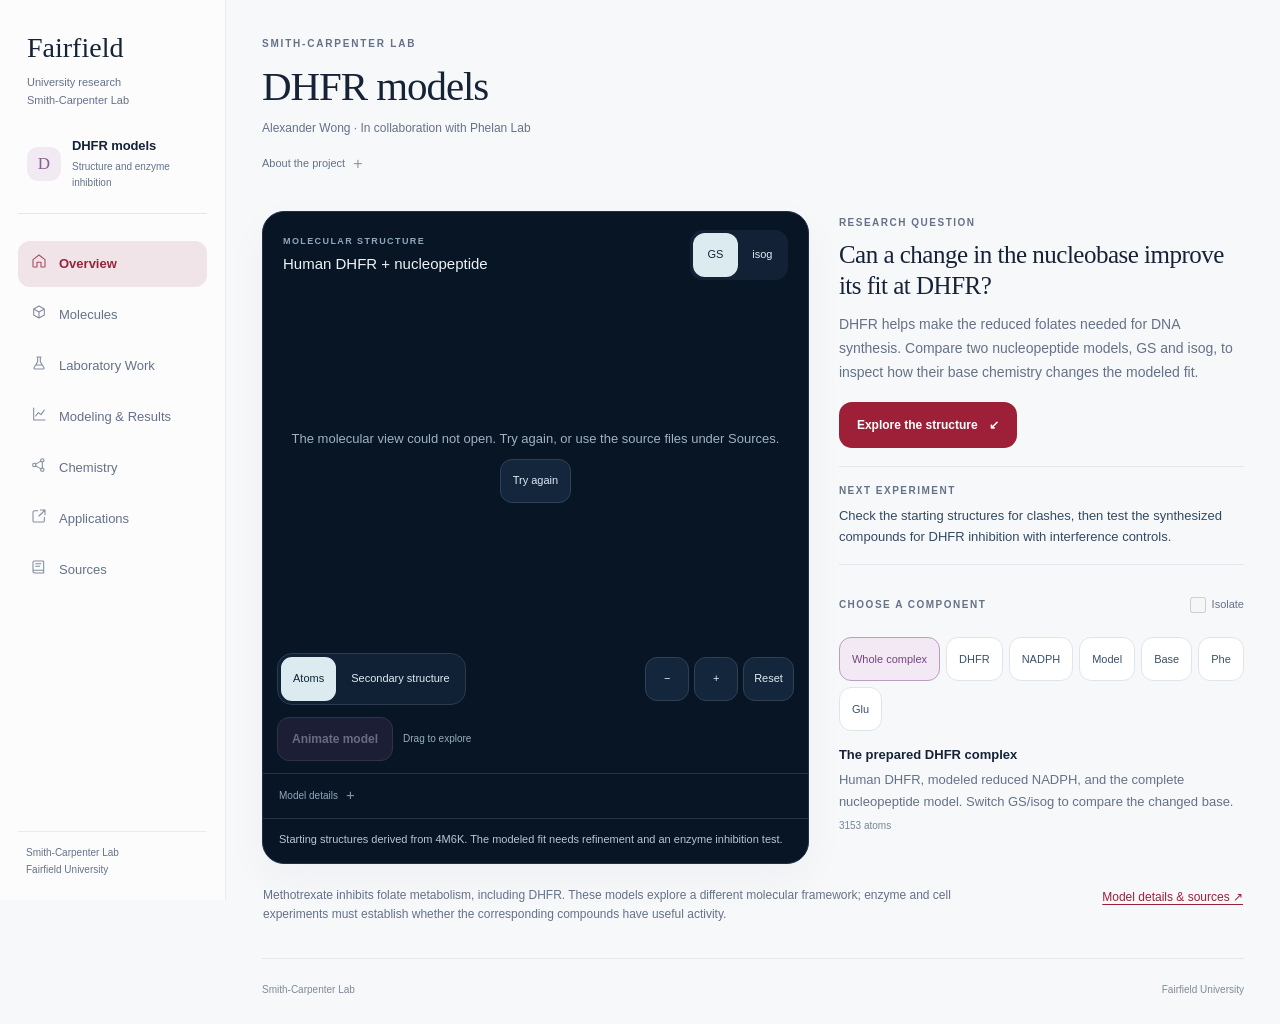
==== index.html @ 4a331ce4 "Refine independent DHFR model page for iPhone Use model terminology, own-project navigation and mapp" ====
<!doctype html>
<html lang="en">
<head>
  <meta charset="utf-8"><meta name="viewport" content="width=device-width,initial-scale=1,viewport-fit=cover">
  <meta name="color-scheme" content="light"><title>Fairfield | DHFR models</title>
  <link rel="stylesheet" href="style.css?v=20261024-ios-v2"><link rel="stylesheet" href="engine-styles.css?v=20261024-ios-v2">
  <script defer src="site-config.js?v=20261024-ios-v2"></script>
  <script defer src="assets/ngl.js?v=20261024-ios-v2"></script><script defer src="content.js?v=20261024-ios-v2"></script>
  <script defer src="application-data.js?v=20261024-ios-v2"></script><script defer src="application-ui.js?v=20261024-ios-v2"></script>
  <script defer src="figures-data.js?v=20261024-ios-v2"></script>
  <script defer src="molecule-engine.js?v=20261024-ios-v2"></script><script defer src="app.js?v=20261024-ios-v2"></script>
</head>
<body>
  <a class="skip" href="#main">Skip to research</a>
  <header class="mobile-header"><a class="mobile-brand" href="#dhfr/overview"><span class="wordmark">Fairfield</span><span class="mobile-project">DHFR models</span></a><button id="menu-toggle" aria-expanded="false" aria-controls="sidebar">Menu <span aria-hidden="true">☰</span></button></header>
  <aside id="sidebar" class="sidebar" aria-label="Research navigation">
    <a class="brand" href="#dhfr/overview"><span class="wordmark">Fairfield</span><span class="brand-sub">University research<br>Smith-Carpenter Lab</span></a>
    <div class="project-identity" aria-label="Current project"><span class="project-icon" aria-hidden="true">D</span><div><strong>DHFR models</strong><small>Structure and enzyme inhibition</small></div></div>
    <nav id="section-nav" aria-label="Project sections"></nav>
    <div class="sidebar-foot">Smith-Carpenter Lab<br>Fairfield University</div>
  </aside>
  <main id="main" tabindex="-1">
    <header class="project-heading"><div class="eyebrow" id="project-label"></div><h1 id="project-title"></h1><p class="credit" id="project-credit"></p><details id="project-about" class="project-about"><summary>About the project</summary><p id="full-project-title"></p></details></header>
    <div id="overview">
      <div class="overview-grid">
        <section class="molecule-card" aria-labelledby="molecule-title">
          <div class="molecule-top"><div><span class="eyebrow">Molecular structure</span><h2 id="molecule-title"></h2></div><div class="model-switch" id="model-switch" aria-label="Choose model"><button data-model="gs" aria-pressed="true">GS</button><button data-model="isog" aria-pressed="false">isog</button></div></div>
          <div class="viewer-wrap"><div id="molecular-viewport" tabindex="0" role="img" aria-label="Interactive molecular structure. Arrow keys rotate, plus and minus zoom, Home resets."></div><div id="load-state" class="load-state" role="status"><span id="load-message">Opening the source coordinates…</span><button id="retry-load" hidden>Try again</button></div></div>
          <div class="viewer-toolbar"><div class="representation" aria-label="Molecular representation"><button data-mode="atomic" aria-pressed="true">Atoms</button><button data-mode="secondary" aria-pressed="false">Secondary structure</button></div><div class="camera"><button id="zoom-out" aria-label="Zoom out">−</button><button id="zoom-in" aria-label="Zoom in">+</button><button id="reset-view">Reset</button></div></div>
          <div class="motion-toolbar"><button id="motion-toggle" type="button" aria-pressed="false">Animate model</button><span id="motion-status" role="status" aria-live="polite">Rotation ready</span></div>
          <details class="viewer-details"><summary>Model details</summary><div class="viewer-meta"><span id="structure-counts">Source model</span><span>Drag to rotate. Pinch or use the zoom buttons.</span></div></details>
          <p class="structure-caption" id="structure-caption"></p>
        </section>
        <div class="research-column">
          <section class="question-card"><span class="eyebrow" id="question-eyebrow">Research question</span><h2 id="question"></h2><p id="intro-copy"></p><button class="primary" id="explore">Explore the structure <span aria-hidden="true">↙</span></button></section>
          <section class="next-card"><span class="eyebrow">Next experiment</span><p id="next-copy"></p></section>
          <section class="component-card"><div class="component-head"><span class="eyebrow">Choose a component</span><label class="isolate"><input type="checkbox" id="isolate"> Isolate</label></div><div id="component-buttons" class="component-buttons" aria-label="Highlight a component"></div><div id="component-caption" aria-live="polite"><h3 id="selection-title"></h3><p id="selection-copy"></p><small id="selection-count"></small></div></section>
        </div>
      </div>
      <div class="overview-bottom"><p id="relevance-copy"></p><a class="text-link" id="methods-link" href="#dhfr/modeling">Model details &amp; sources ↗</a></div>
    </div>
    <section id="section-content" hidden></section>
    <footer><span>Smith-Carpenter Lab</span><span>Fairfield University</span></footer>
  </main>
  <dialog id="figure-dialog"><button id="close-figure" aria-label="Close figure">Close ×</button><img id="figure-image" alt=""><p id="figure-caption"></p><a id="figure-source" target="_blank" rel="noopener">Open source ↗</a></dialog>
</body>
</html>
---- style.css ----
:root{--paper:#f6f8fa;--white:#fff;--ink:#142337;--muted:#596d84;--line:#dbe2e9;--red:#9d2038;--red-pale:#f4e9ec;--navy:#081525;--cyan:#56d5e9;--amber:#f7bc60;--violet:#b9a0f2;--radius:12px;--project-accent:#3d8a9a}*{box-sizing:border-box}html{scroll-behavior:smooth;scroll-padding-top:24px}body{margin:0;background:var(--paper);color:var(--ink);font:15px/1.52 "Segoe UI",Arial,sans-serif}button,a,input,summary{touch-action:manipulation}button{font:inherit;cursor:pointer}a{color:var(--red);text-underline-offset:3px}button:disabled{opacity:.45;cursor:wait}button:focus-visible,a:focus-visible,summary:focus-visible,input:focus-visible,[tabindex]:focus-visible{outline:3px solid #087d99;outline-offset:4px}h1,h2,h3,p{margin:0}h1,h2,h3,.wordmark{font-family:Georgia,"Times New Roman",serif;font-weight:400}h1{font-size:clamp(27px,2.6vw,38px);line-height:1.15;letter-spacing:-.65px;max-width:1100px}h2{font-size:23px;line-height:1.3}h3{font-size:19px;line-height:1.35}.eyebrow{display:block;font-size:10px;font-weight:650;letter-spacing:1.5px;text-transform:uppercase;color:var(--muted)}.skip{position:fixed;left:20px;top:-70px;z-index:20;background:#fff;padding:12px}.skip:focus{top:12px}.sidebar{position:fixed;inset:0 auto 0 0;width:228px;padding:26px 18px 18px;border-right:1px solid var(--line);background:#fafbfd;display:flex;flex-direction:column;gap:26px;overflow-y:auto;overflow-x:hidden;z-index:5}.brand{text-decoration:none;color:var(--ink);padding:0 10px}.wordmark{font-size:26px;line-height:1.25}.brand-sub{display:block;color:var(--muted);font-size:11px;line-height:1.5;margin-top:7px}.project-icon{display:grid;place-items:center;width:28px;height:30px;border-radius:5px;background:#edf0f4;font-family:Georgia,serif;flex:none}.active .project-icon{background:var(--red);color:white}#section-nav{display:grid;gap:4px}#section-nav a{display:flex;align-items:center;gap:12px;border-radius:7px;padding:10px 11px;color:var(--muted);text-decoration:none;font-size:13px;border-left:2px solid transparent}#section-nav a[aria-current="page"]{color:var(--red);background:var(--red-pale);border-left-color:var(--red)}.nav-icon{width:16px;text-align:center;color:currentColor;font-size:15px}.sidebar-foot{margin-top:auto;padding:15px 8px 0;border-top:1px solid var(--line);font-size:11px;color:var(--muted)}.sidebar-foot a{display:block;font-size:10px;margin-top:6px;color:var(--muted)}.tiny-dot{display:inline-block;width:6px;height:6px;background:#8a9baa;border-radius:50%;margin-right:5px}main{margin-left:228px;padding:30px 32px 0;max-width:1750px}.project-heading{margin-bottom:23px}.project-heading .eyebrow{margin-bottom:10px}.credit{font-size:12px;color:var(--muted);margin-top:12px}.overview-grid{display:grid;grid-template-columns:minmax(0,1.27fr) minmax(0,1fr);gap:22px;align-items:start}.molecule-card{background:var(--navy);border:1px solid #213248;border-radius:var(--radius);color:#edf3f8;overflow:hidden;box-shadow:0 10px 26px #14233708}.molecule-top{padding:16px 18px 12px;display:flex;align-items:center;justify-content:space-between;gap:12px}.molecule-top .eyebrow{color:#86a6be;margin-bottom:5px}.molecule-top h2{font-size:18px;line-height:1.3}.model-switch{display:flex;gap:4px;flex:none}.molecule-card button{background:#122238;border:1px solid #34465c;color:#dfeaf4;border-radius:5px;font-size:11px;padding:6px 9px}.molecule-card button[aria-pressed="true"]{color:#102238;background:#e8f0f5;border-color:#e8f0f5}.viewer-wrap{position:relative}.viewer-wrap,#molecular-viewport{height:304px}#molecular-viewport{width:100%;outline-offset:-4px;cursor:grab}#molecular-viewport canvas{display:block;max-width:100%}.load-state{position:absolute;inset:0;display:flex;align-items:center;justify-content:center;flex-direction:column;gap:10px;color:#9eb2c5;background:var(--navy);padding:25px;text-align:center;font-size:13px}.load-state[hidden]{display:none}.viewer-toolbar{padding:10px 13px;display:flex;justify-content:space-between;gap:8px;border-top:1px solid #223248;flex-wrap:wrap}.representation,.camera{display:flex;gap:5px}.camera button{min-width:29px}.viewer-meta{display:flex;justify-content:space-between;flex-wrap:wrap;gap:4px;padding:0 15px 8px;font-size:10px;color:#8da6bc}.structure-caption{font-size:11px;line-height:1.5;color:#b9c8d5;padding:11px 15px;border-top:1px solid #223248}.research-column{display:grid;gap:12px;min-width:0}.question-card,.next-card,.component-card{background:#fff;border:1px solid var(--line);border-radius:var(--radius);padding:16px 18px}.question-card{background:#f6eef0;border-color:#e5d4d9}.question-card h2{font-size:19px;line-height:1.35;margin-top:7px}.question-card p{font-size:12px;line-height:1.5;color:var(--muted);margin-top:9px}.primary{border:0;border-radius:6px;padding:9px 13px;background:var(--red);color:#fff;font-weight:600;font-size:12px;margin-top:13px}.primary span{margin-left:8px}.next-card p{font-size:12px;line-height:1.55;margin-top:6px;color:#334a61}.component-card{padding:13px 15px}.component-head{display:flex;justify-content:space-between;gap:10px;align-items:center;margin-bottom:8px}.isolate{font-size:11px;color:var(--muted);display:flex;align-items:center;gap:4px}.component-buttons{display:flex;flex-wrap:wrap;gap:5px}.component-buttons button{font-size:10px;line-height:1.3;border:1px solid var(--line);background:#f7f9fb;border-radius:5px;padding:6px 8px;color:#3a5169}.component-buttons button[aria-pressed="true"]{background:var(--red-pale);border-color:#ce9caa;color:#8d223b}.component-card h3{font-family:"Segoe UI",Arial,sans-serif;font-size:12px;font-weight:650;margin-top:10px}.component-card p{font-size:11px;color:var(--muted);line-height:1.45;margin-top:4px}.component-card small{font-size:10px;color:#74869a}.overview-bottom{display:flex;align-items:start;justify-content:space-between;gap:20px;padding:16px 1px 23px}.overview-bottom p{font-size:11px;color:var(--muted);max-width:750px}.text-link{font-size:11px;white-space:nowrap}footer{border-top:1px solid var(--line);padding:18px 0;margin-top:20px;display:flex;justify-content:space-between;gap:12px;font-size:10px;color:#7c8b9b}#section-content>h2{font-size:28px;margin-bottom:8px}#section-content>.section-intro{color:var(--muted);max-width:810px;margin-bottom:22px;font-size:14px}.cards-grid{display:grid;grid-template-columns:repeat(2,minmax(0,1fr));gap:16px}.card,.experiment-card,.sequence-panel,.mechanism{background:#fff;border:1px solid var(--line);border-radius:var(--radius);padding:22px}.card h3{margin-bottom:9px}.card p,.card li{color:var(--muted);font-size:13px;line-height:1.65}.card a{display:inline-block;font-size:12px;margin-top:12px}.card + .card{margin-top:0}.section-stack{display:grid;gap:16px}.experiment-card{padding:0;overflow:hidden}.experiment-card>summary{padding:20px 22px;cursor:pointer;display:flex;justify-content:space-between;align-items:center;gap:12px;list-style:none}.experiment-card>summary::-webkit-details-marker{display:none}.experiment-card summary h3{font-size:21px}.experiment-card summary p{font-size:12px;color:var(--muted);margin-top:5px}.chevron{font-size:20px;color:var(--red)}.experiment-card[open] .chevron{transform:rotate(180deg)}.experiment-body{border-top:1px solid var(--line);padding:20px 22px}.experiment-layout{display:grid;grid-template-columns:minmax(0,1fr) 230px;gap:28px}.experiment-fields{display:grid;grid-template-columns:repeat(2,minmax(0,1fr));gap:15px 22px;margin:0}.experiment-fields div{border-bottom:1px solid #edf0f3;padding-bottom:10px;min-width:0}.experiment-fields .wide{grid-column:1/-1}.experiment-fields dt{font-size:11px;color:var(--muted);margin-bottom:4px}.experiment-fields dd{font-size:13px;margin:0;overflow-wrap:anywhere}.source-note{font-size:11px;color:#75879a;margin-top:16px}.poster-preview{border:1px solid var(--line);border-radius:7px;background:#f8fafb;padding:8px;text-align:left;cursor:zoom-in;width:100%;color:var(--red)}.poster-preview img{display:block;width:100%;height:auto}.poster-preview span{display:block;font-size:11px;margin-top:8px}.experiment-links{display:flex;gap:15px;flex-wrap:wrap;font-size:12px;margin-top:16px}.interpretation{margin-top:18px;padding-top:14px;border-top:1px solid var(--line);font-size:13px;color:var(--muted)}.sequence-panel{margin-bottom:18px}.sequence-row{margin-top:16px;display:flex;align-items:center;gap:16px}.sequence-row>span{font-size:11px;color:var(--muted);width:45px;flex:none}.sequence-letters{display:flex;flex-wrap:wrap;gap:5px}.sequence-letters button{font:15px Georgia,serif;width:34px;border:1px solid var(--line);background:#f6f9fb;border-radius:5px;padding:6px 0;color:var(--ink)}.sequence-letters button small{font:9px "Segoe UI",sans-serif;display:block;color:var(--muted)}.sequence-letters button.selected{border-color:#2d91a4;background:#e5f5f8;color:#166278}.sequence-version{padding:13px 0;border-bottom:1px solid var(--line)}.sequence-version:last-child{border-bottom:0}.sequence-version strong{font-size:12px}.sequence-version code{display:block;font-size:12px;white-space:normal;overflow-wrap:anywhere;color:#27576c;margin:5px 0}.sequence-version p{font-size:12px;color:var(--muted)}.figure-row{display:grid;grid-template-columns:repeat(2,minmax(0,1fr));gap:16px}.figure-button{border:1px solid var(--line);border-radius:8px;background:#fff;padding:12px;cursor:zoom-in;text-align:left}.figure-button img{max-width:100%;width:100%;height:220px;object-fit:contain}.figure-button span{display:block;font-size:12px;color:var(--muted);margin-top:8px}.video-card video{display:block;width:100%;max-width:960px;background:var(--navy);border-radius:8px;margin:15px 0}.video-card p{font-size:12px;color:var(--muted);max-width:900px}.steps{display:grid;gap:14px}.step{display:grid;grid-template-columns:34px 1fr;gap:13px}.step-number{font-size:11px;color:var(--red);padding-top:5px}.step h3{font-size:20px;margin-bottom:5px}.step p{font-size:13px;color:var(--muted)}.step a{font-size:12px}.source-list{display:grid;gap:10px}.source-list a{display:block;background:#fff;border:1px solid var(--line);padding:16px 20px;border-radius:8px;color:var(--ink);text-decoration:none;font-size:14px}.source-list a small{display:block;font-size:11px;color:var(--muted);overflow-wrap:anywhere;margin-top:4px}.reaction{font:22px Georgia,serif;line-height:1.6;text-align:center;background:#f1f6f9;border:1px solid var(--line);padding:23px;border-radius:9px;margin:16px 0 20px}.mechanism-steps{display:grid;grid-template-columns:repeat(3,minmax(0,1fr));gap:12px}.mechanism-steps button{background:#f6f8fb;border:1px solid var(--line);border-radius:8px;padding:18px 15px;text-align:left;font:17px Georgia,serif;color:var(--ink)}.mechanism-steps button[aria-pressed="true"]{background:#fff4df;border-color:#d9b56d}.mechanism-steps small{font:11px "Segoe UI",sans-serif;display:block;margin-top:8px;color:var(--muted)}#mechanism-caption{padding:16px 0 0;font-size:13px;color:var(--muted)}.signal-path{display:grid;grid-template-columns:repeat(4,minmax(0,1fr));gap:14px;margin:20px 0}.signal-node{position:relative;border:1px solid var(--line);border-radius:9px;background:#fff;padding:18px 14px}.signal-node:not(:last-child)::after{content:'→';position:absolute;right:-14px;top:40%;color:#9aabbd;z-index:1}.signal-node span{font-size:10px;color:#8b9bad}.signal-node h3{font-size:17px;margin:5px 0}.signal-node p{font-size:12px;color:var(--muted)}.signal-node.green{border-color:#a1ccb0;background:#f0f9f3}.callout{border-left:3px solid var(--project-accent);padding:13px 17px;background:#edf5f7;color:#435b70;font-size:13px;margin:16px 0}details.methods{margin-top:16px;border-top:1px solid var(--line);padding-top:12px}details.methods summary{cursor:pointer;color:var(--red);font-size:12px}details.methods p{font-size:12px;margin-top:10px;color:var(--muted)}.mobile-header{display:none}dialog{border:1px solid var(--line);border-radius:12px;width:min(1100px,94vw);max-height:94vh;padding:20px;color:var(--ink)}dialog::backdrop{background:#081525b8}dialog img{display:block;max-width:100%;max-height:73vh;margin:15px auto;object-fit:contain}dialog p,dialog a{font-size:12px}#close-figure{float:right;background:#fff;border:1px solid var(--line);border-radius:5px;padding:7px 12px}.dhfr{--project-accent:#9a6b96}.dhfr .question-card{background:#f5f0f6;border-color:#e3d7e6}.dhfr .component-buttons button[aria-pressed="true"]{background:#f2e9f4;border-color:#bc9dc2;color:#74457e}@media(min-width:1500px){main{padding:38px 48px 0}.viewer-wrap,#molecular-viewport{height:380px}.question-card,.next-card{padding:20px 22px}.question-card p,.next-card p{font-size:14px}.component-card p{font-size:12px}.component-buttons button{font-size:12px}}@media(max-width:1100px){main{padding:24px 24px 0}.sidebar{width:210px;padding-left:13px;padding-right:13px}main{margin-left:210px}.overview-grid{grid-template-columns:minmax(0,1.1fr) minmax(0,1fr);gap:16px}.viewer-wrap,#molecular-viewport{height:290px}.molecule-top h2{font-size:16px}.experiment-layout{grid-template-columns:1fr 180px}}@media(max-width:850px){.mobile-header{display:flex;align-items:center;justify-content:space-between;padding:16px 20px;border-bottom:1px solid var(--line);background:#fafbfd;position:sticky;top:0;z-index:6}.mobile-header a{text-decoration:none;color:var(--ink);font-size:24px}.mobile-header button{border:1px solid var(--line);border-radius:5px;background:white;padding:7px 10px;font-size:12px}.sidebar{display:none;position:fixed;top:64px;width:min(300px,90vw);box-shadow:12px 20px 40px #10223822}.sidebar.open{display:flex}.sidebar .brand{display:none}main{margin-left:0;padding:22px 20px 0}.overview-grid{grid-template-columns:1.2fr 1fr}.project-heading{margin-bottom:18px}h1{font-size:29px}.credit{line-height:1.6}.overview-bottom{flex-direction:column;gap:9px}.experiment-layout{grid-template-columns:1fr 180px}}@media(max-width:620px){main{padding:22px 16px 0}h1{font-size:27px;line-height:1.19}.credit{font-size:11px}.overview-grid{display:flex;flex-direction:column;gap:16px}.molecule-card,.research-column{width:100%}.viewer-wrap,#molecular-viewport{height:300px}.molecule-top{padding:14px 13px 10px}.molecule-top h2{font-size:17px}.viewer-toolbar{padding:9px 10px;gap:9px}.viewer-toolbar button{font-size:10px;padding:6px 8px}.viewer-meta{font-size:9px}.question-card h2{font-size:20px}.question-card p,.next-card p{font-size:14px}.component-card p{font-size:13px}.component-card h3{font-size:14px}.component-buttons button{font-size:11px;padding:8px 9px}.cards-grid,.figure-row,.experiment-layout{grid-template-columns:1fr}.experiment-fields{gap:12px 16px}.experiment-card>summary,.experiment-body{padding:17px}.experiment-layout .poster-preview{max-width:280px;margin:0 auto}.signal-path{grid-template-columns:1fr 1fr}.signal-node:nth-child(2)::after{content:none}.mechanism-steps{grid-template-columns:1fr}.mechanism-steps button{padding:14px}.source-list a{padding:14px}.sequence-row{align-items:start;gap:8px}.sequence-letters{gap:4px}.sequence-letters button{width:29px}.reaction{font-size:18px}footer{flex-direction:column;gap:5px}.molecule-top .model-switch button{padding:6px 8px}.question-card,.next-card{padding:17px}.structure-caption{font-size:11px}}@media(prefers-reduced-motion:reduce){html{scroll-behavior:auto}*,*::before,*::after{animation:none!important;transition:none!important}}
[hidden]{display:none!important}
.sidebar{gap:19px;padding-top:22px}#section-nav a{padding-top:9px;padding-bottom:9px}.question-card p,.next-card p{font-size:13px}.component-card p{font-size:12px}.component-card small{font-size:10px}.sidebar-foot{padding-top:12px}
.application-purpose,.application-usecase,.application-benchmark,.application-evidence{margin-top:22px}.application-purpose h3{margin-top:6px}.application-usecase{background:#fff;border:1px solid var(--line);border-radius:12px;overflow:hidden}.application-tabs{display:flex;flex-wrap:wrap;gap:7px;border-bottom:1px solid var(--line);padding:12px 18px;background:#f9fbfc}.application-tabs button{border:1px solid var(--line);border-radius:6px;background:#fff;color:var(--muted);font-size:12px;padding:8px 12px}.application-tabs button[aria-pressed=true]{background:var(--red-pale);color:var(--red);border-color:#cda8b2}#application-case-content{padding:22px}#application-case-content>p{font-size:14px;color:var(--muted);line-height:1.7;margin-top:10px}.application-criteria{border-top:1px solid var(--line);padding-top:15px}.application-benchmark>h3{font-size:25px}.application-benchmark>.section-intro{font-size:13px;color:var(--muted);margin:8px 0 15px}.comparison-table{background:white;border:1px solid var(--line);border-radius:10px;overflow:hidden}.comparison-table table{width:100%;border-collapse:collapse;table-layout:fixed;text-align:left;font-size:13px}.comparison-table th,.comparison-table td{vertical-align:top;padding:17px 19px;border-bottom:1px solid var(--line);line-height:1.65;overflow-wrap:anywhere}.comparison-table thead th{background:#edf2f6;font-size:11px;font-weight:600;color:var(--muted)}.comparison-table th:first-child{width:21%}.comparison-table th:nth-child(2){width:27%}.comparison-table tbody th{font-weight:600}.comparison-table tbody tr:last-child>*{border-bottom:0}.comparison-table td{color:#4e637b}.comparison-table td small{display:block;border-left:2px solid #c4d5df;padding-left:10px;margin-top:10px;font-size:11px;color:#697d91}.application-next{margin-top:22px;padding:20px 22px;background:#edf5f7;border-left:3px solid #3d8a9a;display:flex;align-items:center;gap:22px;justify-content:space-between}.application-next p{font-size:13px;color:#40576d;margin-top:6px;line-height:1.6}.application-next a{flex:none;font-size:12px}.application-limits{margin-top:12px;max-width:900px}.dhfr .application-next{background:#f3edf5;border-color:#9a6b96}@media(max-width:620px){.comparison-table table,.comparison-table tbody,.comparison-table tr,.comparison-table th,.comparison-table td{display:block;width:100%!important}.comparison-table thead{display:none}.comparison-table tbody th{background:#edf2f6;border-bottom:0;font-size:14px;padding-bottom:9px}.comparison-table td{padding-top:9px;padding-bottom:9px;border:0}.comparison-table tbody tr{border-bottom:1px solid var(--line);padding-bottom:10px}.comparison-table tbody tr:last-child{border:0}.comparison-table td:nth-child(2)::before{content:"Compare with: ";font-weight:600}.application-next{display:block}.application-next a{display:inline-block;margin-top:12px}#application-case-content{padding:17px}.application-tabs{padding:11px}.application-tabs button{font-size:11px;padding:8px}}

/* iPhone-first shell, 24 October 2026. Molecular rendering remains independent. */
:root{--paper:#f7f8fa;--line:#e2e6ed;--ink:#162337;--muted:#647287;--radius:20px;--red:#9d2038;--navy:#081525}
html{scroll-padding-top:92px}
body{font-family:-apple-system,BlinkMacSystemFont,"Segoe UI",sans-serif;-webkit-font-smoothing:antialiased;overflow-x:clip}
button,input,summary{-webkit-tap-highlight-color:transparent}
button,summary{min-height:44px}
button{transition:background-color .18s ease,border-color .18s ease,color .18s ease}
button,a,summary{-webkit-tap-highlight-color:#9d203818}
main,.overview-grid,.research-column,.molecule-card,.card,.experiment-card,.sequence-panel,.mechanism,#section-content{min-width:0}
h1{letter-spacing:-1.05px;line-height:1.13;font-size:clamp(32px,3.2vw,44px)}
h2,h3{letter-spacing:-.35px}
p,li,dd{overflow-wrap:break-word}
.sidebar{width:226px;background:#fcfcfd;padding:30px 18px 22px;gap:27px;border-right-color:#e8ebf0}
.brand{padding:0 9px}.brand .wordmark{font-size:28px}.brand-sub{font-size:11px;line-height:1.65;margin-top:8px}
.project-identity{display:flex;gap:11px;align-items:center;padding:0 9px 22px;border-bottom:1px solid var(--line)}
.project-identity .project-icon{width:34px;height:34px;border-radius:11px;background:#e9f4f6;color:#246575;font:17px Georgia,serif}
.project-identity strong{display:block;font-size:13px;letter-spacing:-.1px;font-weight:600}
.project-identity small{display:block;color:var(--muted);font-size:10px;line-height:1.6;margin-top:3px}
.dhfr .project-identity .project-icon{background:#f1eaf3;color:#875d92}
#section-nav{gap:5px}#section-nav a{min-height:46px;border:0;padding:11px 13px;border-radius:12px;font-size:13px;gap:12px}
#section-nav a[aria-current="page"]{border:0;background:#f1e4e8;color:#96243a;font-weight:600}
.nav-icon{font-size:15px;opacity:.8}.sidebar-foot{font-size:10px;line-height:1.7;border-color:#e8ebf0}
main{margin-left:226px;padding:36px 36px 0;max-width:1740px}
.project-heading{margin-bottom:25px}.project-heading>.eyebrow{font-size:10px;letter-spacing:1.8px;margin-bottom:12px}
.credit{font-size:12px;line-height:1.6;margin-top:10px}
.project-about{display:inline-block;max-width:900px;margin-top:3px;color:var(--muted)}
.project-about summary{display:flex;align-items:center;gap:8px;cursor:pointer;list-style:none;font-size:11px;width:fit-content;padding:7px 0}
.project-about summary::-webkit-details-marker{display:none}.project-about summary::after{content:'+';font:16px -apple-system,BlinkMacSystemFont,"Segoe UI",sans-serif;color:#8d99a8}
.project-about[open] summary::after{content:'×'}.project-about p{font-size:13px;line-height:1.6;padding:0 0 10px;color:#4d6076}
.overview-grid{grid-template-columns:minmax(0,1.35fr) minmax(300px,1fr);gap:30px}
.molecule-card{border:1px solid #203045;border-radius:22px;box-shadow:0 14px 42px #1222380a}
.molecule-top{padding:18px 20px 9px;align-items:center}.molecule-top h2{font:500 15px/1.4 -apple-system,BlinkMacSystemFont,"Segoe UI",sans-serif;letter-spacing:0}
.molecule-top .eyebrow{font-size:9px;letter-spacing:1.4px;color:#8da8bd;margin-bottom:5px}
.viewer-wrap,#molecular-viewport{height:354px}#molecular-viewport{touch-action:none;position:relative}
.molecule-card button{min-height:44px;font-size:11px;border-radius:12px;padding:10px 12px;background:#14263b;border-color:#314154;color:#dfeaf4}
.molecule-card button[aria-pressed="true"]{background:#dcebf0;color:#102638;border-color:#dcebf0}
.model-switch{padding:3px;background:#122135;border-radius:13px;gap:2px}.model-switch button{min-width:45px;min-height:44px;padding:7px 10px;border:0;background:transparent}
.viewer-toolbar{border:0;padding:10px 14px 7px;gap:9px}.representation{background:#102135;border:1px solid #293b4f;padding:3px;gap:3px;border-radius:15px}
.representation button{border:0;background:transparent;padding:8px 12px;min-height:44px;border-radius:11px}
.camera{gap:5px;align-items:center}.camera button{min-width:44px;padding:8px 10px}.camera #reset-view{font-size:11px}
.motion-toolbar{display:flex;align-items:center;gap:10px;padding:5px 14px 12px;flex-wrap:wrap}
.molecule-card #motion-toggle{background:#173948;border-color:#3a7786;color:#b8ecf3;font-size:12px;font-weight:600;padding:10px 14px;min-height:44px}
.molecule-card #motion-toggle[aria-pressed="true"]{background:#b8e9ef;color:#12303c;border-color:#b8e9ef}
.dhfr .molecule-card #motion-toggle{background:#342b47;border-color:#66537c;color:#e1d3ef}.dhfr .molecule-card #motion-toggle[aria-pressed="true"]{background:#ddcce9;color:#352442}
#motion-status{font-size:10px;color:#97adbf;line-height:1.4;flex:1;min-width:76px}
#replay-shortcut{min-height:44px;display:inline-flex;align-items:center;gap:6px;font-size:11px;color:#b8cad9;text-decoration:none;padding:8px 1px}
#replay-shortcut:hover{color:#fff}.viewer-details{border-top:1px solid #213146;padding:0 16px}
.viewer-details summary{min-height:44px;display:flex;align-items:center;gap:8px;font-size:10px;color:#91a7bb;cursor:pointer;list-style:none}
.viewer-details summary::-webkit-details-marker{display:none}.viewer-details summary::after{content:'+';font-size:15px;color:#809bb2}.viewer-details[open] summary::after{content:'×'}
.viewer-meta{display:grid;gap:7px;padding:0 0 12px;font-size:10px;color:#9fb0c0;line-height:1.5}
.structure-caption{border-top:1px solid #213146;padding:12px 16px 15px;font-size:11px;color:#b7c7d4;line-height:1.55}
.research-column{gap:18px;padding:4px 0}
.question-card,.next-card,.component-card{border:0;border-radius:0;padding:0;background:transparent;box-shadow:none}
.dhfr .question-card{background:transparent;border:0}
.question-card h2{font-size:25px;line-height:1.25;margin-top:9px;letter-spacing:-.5px}.question-card p{font-size:14px;line-height:1.7;margin-top:12px}
.primary{min-height:46px;padding:12px 18px;border-radius:13px;font-size:12px;font-weight:600;margin-top:17px}
.next-card{border-top:1px solid var(--line);border-bottom:1px solid var(--line);padding:16px 0}.next-card p{font-size:13px;line-height:1.65;margin-top:7px}
.component-card{padding:0}.component-head{margin-bottom:10px;gap:12px}.isolate{min-height:44px;font-size:11px;gap:6px}.isolate input{accent-color:var(--red);width:16px;height:16px;margin:0}
.component-buttons{gap:6px}.component-buttons button{min-height:44px;font-size:11px;padding:9px 12px;border-radius:12px;background:#fff;border-color:#e0e5ec}
.component-buttons button[aria-pressed="true"]{border-color:#cda4af;background:#f4e9ed}
.component-card h3{font-family:-apple-system,BlinkMacSystemFont,"Segoe UI",sans-serif;font-size:13px;margin-top:15px;letter-spacing:0}
.component-card p{font-size:13px;line-height:1.65;margin-top:6px}.component-card small{display:block;font-size:10px;line-height:1.5;margin-top:6px}
.overview-bottom{padding:22px 1px 8px;gap:18px}.overview-bottom p{font-size:12px;line-height:1.65}.text-link{min-height:44px;display:inline-flex;align-items:flex-start;padding-top:2px;font-size:12px}
.card,.sequence-panel,.mechanism{border-radius:18px;box-shadow:none}.experiment-card,.application-usecase{border-radius:18px}.card p,.card li{line-height:1.75}
.application-tabs button,.mechanism-steps button{min-height:44px}.application-tabs button{border-radius:11px;padding:10px 13px}
.sequence-letters button{min-width:38px;min-height:46px;border-radius:10px}.sequence-row{align-items:flex-start}
.figure-button{border-radius:16px}.experiment-links a,.application-next a{min-height:44px;display:inline-flex;align-items:center}
#close-figure{min-height:44px;border-radius:12px}footer{font-size:10px;padding:22px 0 26px;line-height:1.7}
@media(min-width:1500px){main{padding:40px 48px 0}.viewer-wrap,#molecular-viewport{height:430px}.question-card,.next-card{padding-left:0;padding-right:0}.next-card{padding-top:17px;padding-bottom:17px}.question-card h2{font-size:28px}}
@media(max-width:1100px) and (min-width:851px){.sidebar{width:194px;padding-left:12px;padding-right:12px}main{margin-left:194px;padding:28px 24px 0}.overview-grid{gap:24px;grid-template-columns:minmax(0,1.1fr) minmax(280px,1fr)}.question-card h2{font-size:22px}.viewer-wrap,#molecular-viewport{height:332px}}
@media(max-width:850px){
 .mobile-header{display:flex;align-items:center;justify-content:space-between;gap:16px;min-height:66px;padding:calc(10px + env(safe-area-inset-top,0px)) max(18px,env(safe-area-inset-right,0px)) 10px max(18px,env(safe-area-inset-left,0px));background:#fbfcfde8;border-bottom:1px solid #e3e7ee;backdrop-filter:blur(22px);-webkit-backdrop-filter:blur(22px)}
 .mobile-brand{display:flex;align-items:center;gap:13px;min-height:44px;text-decoration:none}.mobile-header .wordmark{font-size:24px;line-height:1.2}.mobile-project{font-size:10px!important;line-height:1.5;color:#647287;border-left:1px solid #dce2e9;padding-left:12px}
 .mobile-header #menu-toggle{min-width:70px;min-height:44px;border-radius:14px;font-size:11px;line-height:1;background:#fff;border-color:#dce2e9;padding:10px 12px;display:flex;align-items:center;justify-content:center;gap:8px}.mobile-header #menu-toggle span{font-size:14px}
 .sidebar{display:none;inset:calc(76px + env(safe-area-inset-top,0px)) 12px auto 12px;width:auto;max-height:calc(100dvh - 100px - env(safe-area-inset-top,0px));padding:19px;gap:16px;border:1px solid #dce2e9;border-radius:22px;background:#fffffff5;backdrop-filter:blur(26px);-webkit-backdrop-filter:blur(26px);box-shadow:0 18px 60px #172a4433;z-index:7}
 .sidebar.open{display:flex}.sidebar .brand{display:none}.project-identity{padding:0 2px 15px}.project-identity small{font-size:11px}.project-identity strong{font-size:14px}#section-nav{grid-template-columns:1fr 1fr;gap:5px}#section-nav a{min-height:48px;font-size:12px;padding:12px;gap:8px}.sidebar-foot{display:none}
 main{margin-left:0;padding:24px max(22px,env(safe-area-inset-right,0px)) 0 max(22px,env(safe-area-inset-left,0px))}.project-heading{margin-bottom:19px}.overview-grid{grid-template-columns:minmax(0,1.15fr) minmax(280px,1fr);gap:24px}h1{font-size:34px}.credit{font-size:11px}.question-card h2{font-size:23px}.question-card p,.next-card p{font-size:13px}.research-column{gap:17px}.overview-bottom{flex-direction:column;gap:8px}.overview-bottom .text-link{padding-top:0}
}
@media(max-width:700px){
 main{padding:22px max(16px,env(safe-area-inset-right,0px)) 0 max(16px,env(safe-area-inset-left,0px))}.project-heading{margin-bottom:17px}.project-heading>.eyebrow{font-size:9px;letter-spacing:1.5px;margin-bottom:9px}h1{font-size:32px;letter-spacing:-.9px;line-height:1.12}.credit{font-size:11px;line-height:1.6;margin-top:8px}.project-about{margin-top:1px}.project-about summary{font-size:10px;min-height:44px}.project-about p{font-size:12px}
 .overview-grid{display:flex;flex-direction:column;gap:25px}.molecule-card,.research-column{width:100%}.molecule-card{border-radius:21px}.molecule-top{padding:15px 16px 7px}.molecule-top h2{font-size:14px}.molecule-top .eyebrow{font-size:8px;letter-spacing:1.2px}.viewer-wrap,#molecular-viewport{height:clamp(280px,42svh,390px)}
 .viewer-toolbar{padding:8px 10px 5px;gap:8px}.representation{gap:2px;padding:3px}.representation button{min-height:44px;font-size:10px;padding:8px 10px}.camera button{min-width:44px;min-height:44px;font-size:13px;padding:8px}.camera #reset-view{font-size:10px}
 .motion-toolbar{gap:8px;padding:5px 11px 10px}.molecule-card #motion-toggle{font-size:11px;padding:10px 12px}#motion-status{font-size:10px;min-width:52px}#replay-shortcut{font-size:10px;gap:3px}.viewer-details{padding:0 14px}.viewer-details summary{font-size:9px;min-height:44px}.viewer-meta{font-size:10px;line-height:1.6}.structure-caption{font-size:11px;line-height:1.65;padding:11px 14px 13px}
 .research-column{padding:0 2px;gap:20px}.question-card h2{font-size:26px;line-height:1.24;margin-top:8px}.question-card p{font-size:14px;line-height:1.75}.primary{width:100%;margin-top:16px;min-height:48px;border-radius:14px}.next-card{padding:17px 0}.next-card p{font-size:14px;line-height:1.7}.component-card p{font-size:13px;line-height:1.7}.component-buttons{gap:7px}.component-buttons button{font-size:11px;padding:10px 13px}.component-card h3{font-size:14px}
 #section-content>h2{font-size:29px;letter-spacing:-.6px}#section-content>.section-intro{font-size:14px;line-height:1.7}.cards-grid,.figure-row,.experiment-layout{grid-template-columns:1fr}.card,.sequence-panel,.mechanism{padding:19px}.card h3{font-size:22px}.card p,.card li{font-size:13px}.experiment-card>summary,.experiment-body{padding:18px}.experiment-card summary h3{font-size:20px}.experiment-fields{grid-template-columns:1fr}.experiment-fields .wide{grid-column:auto}.experiment-fields dd{font-size:13px}.source-list a{min-height:64px;border-radius:14px;padding:15px 17px}
 .sequence-row{display:block}.sequence-row>span{display:block;width:auto;margin-bottom:8px}.sequence-letters{gap:5px}.sequence-letters button{min-width:38px;width:38px;min-height:46px}.sequence-version code{font-size:12px;line-height:1.75}.signal-path{grid-template-columns:1fr 1fr}.signal-node{min-width:0;padding:16px 13px}.signal-node:nth-child(2)::after{content:none}.reaction{font-size:18px;padding:19px 13px;overflow-wrap:anywhere}.mechanism-steps{grid-template-columns:1fr}.application-next{padding:18px}.comparison-table{border-radius:16px}.application-tabs{gap:6px}.application-tabs button{font-size:11px;flex:1;padding:10px 11px}.application-tabs button:last-child{flex-grow:1}.application-next p{line-height:1.7}.overview-bottom{padding-top:23px}.overview-bottom p{font-size:11px;line-height:1.7}footer{padding-bottom:calc(24px + env(safe-area-inset-bottom,0px));display:flex;flex-direction:row;flex-wrap:wrap;justify-content:space-between;gap:6px;font-size:9px}
 dialog{border-radius:20px;padding:15px;width:calc(100vw - 20px);max-height:calc(100dvh - 30px)}dialog img{max-height:65dvh}
}
@media(max-width:390px){.mobile-header{gap:8px}.mobile-project{font-size:9px!important;padding-left:9px}.mobile-brand{gap:9px}.mobile-header .wordmark{font-size:22px}h1{font-size:29px}.viewer-toolbar{justify-content:center}.representation{flex:1}.representation button{flex:1}.camera{flex:none}.camera #reset-view{padding-left:8px;padding-right:8px}.motion-toolbar{column-gap:6px}#motion-status{display:block;flex:1;min-width:40px}#replay-shortcut{font-size:9px}.molecule-card #motion-toggle{padding:10px;font-size:10px}.component-buttons button{padding:10px 11px}.molecule-top{gap:7px}.molecule-top h2{font-size:13px}}
@media(prefers-reduced-motion:reduce){html{scroll-behavior:auto}*,*::before,*::after{animation:none!important;transition:none!important}}
---- engine-styles.css ----
.research-molecule{position:relative;min-height:0;background:#0a1728;overflow:hidden;isolation:isolate;touch-action:pan-y pinch-zoom;}
.research-molecule-canvas{position:absolute;inset:0;width:100%;height:100%;min-height:0;}
.research-molecule canvas{display:block;outline:none;cursor:grab;}
.research-molecule canvas:active{cursor:grabbing;}
.research-molecule:focus-visible{outline:3px solid #bb1937;outline-offset:3px;}
@media(prefers-reduced-motion:reduce){.research-molecule,.research-molecule *{scroll-behavior:auto!important;}}
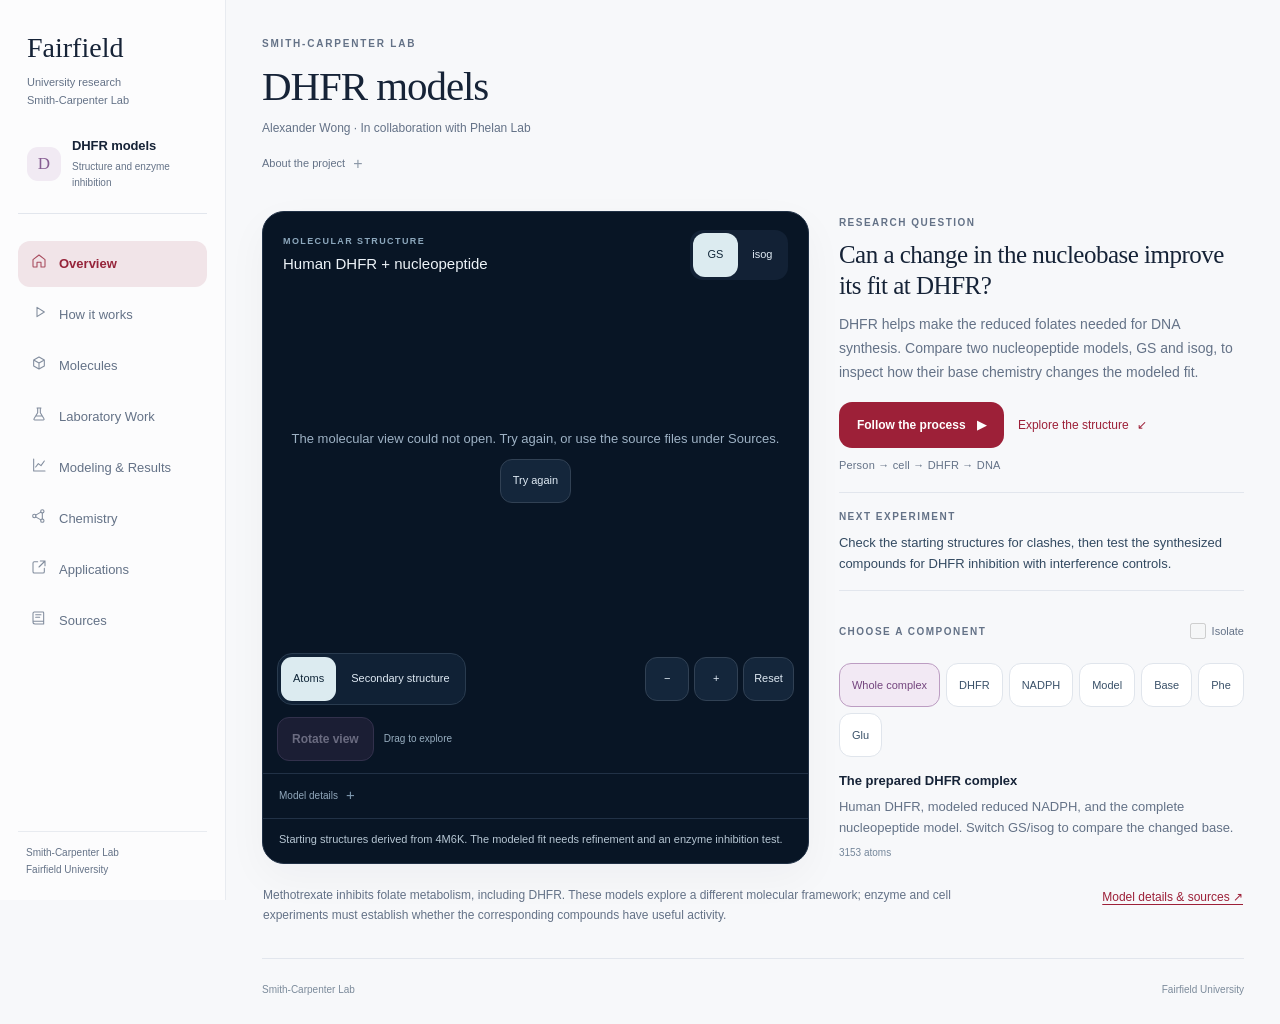
==== commit d8c7e023: "Add the complete DHFR body-to-DNA animation Follow established methotrexate biology through circulat" ====
--- a/index.html
+++ b/index.html
@@ -3,12 +3,14 @@
 <head>
   <meta charset="utf-8"><meta name="viewport" content="width=device-width,initial-scale=1,viewport-fit=cover">
   <meta name="color-scheme" content="light"><title>Fairfield | DHFR models</title>
-  <link rel="stylesheet" href="style.css?v=20261024-ios-v2"><link rel="stylesheet" href="engine-styles.css?v=20261024-ios-v2">
-  <script defer src="site-config.js?v=20261024-ios-v2"></script>
-  <script defer src="assets/ngl.js?v=20261024-ios-v2"></script><script defer src="content.js?v=20261024-ios-v2"></script>
-  <script defer src="application-data.js?v=20261024-ios-v2"></script><script defer src="application-ui.js?v=20261024-ios-v2"></script>
-  <script defer src="figures-data.js?v=20261024-ios-v2"></script>
-  <script defer src="molecule-engine.js?v=20261024-ios-v2"></script><script defer src="app.js?v=20261024-ios-v2"></script>
+  <link rel="stylesheet" href="style.css?v=20261024-story-v3"><link rel="stylesheet" href="engine-styles.css?v=20261024-story-v3">
+  <link rel="stylesheet" href="story-ui.css?v=20261024-story-v3"><link rel="stylesheet" href="story-scene.css?v=20261024-story-v3">
+  <script defer src="story-data.js?v=20261024-story-v3"></script><script defer src="story-scene.js?v=20261024-story-v3"></script><script defer src="story-ui.js?v=20261024-story-v3"></script>
+  <script defer src="site-config.js?v=20261024-story-v3"></script>
+  <script defer src="assets/ngl.js?v=20261024-story-v3"></script><script defer src="content.js?v=20261024-story-v3"></script>
+  <script defer src="application-data.js?v=20261024-story-v3"></script><script defer src="application-ui.js?v=20261024-story-v3"></script>
+  <script defer src="figures-data.js?v=20261024-story-v3"></script>
+  <script defer src="molecule-engine.js?v=20261024-story-v3"></script><script defer src="app.js?v=20261024-story-v3"></script>
 </head>
 <body>
   <a class="skip" href="#main">Skip to research</a>
@@ -27,17 +29,17 @@
           <div class="molecule-top"><div><span class="eyebrow">Molecular structure</span><h2 id="molecule-title"></h2></div><div class="model-switch" id="model-switch" aria-label="Choose model"><button data-model="gs" aria-pressed="true">GS</button><button data-model="isog" aria-pressed="false">isog</button></div></div>
           <div class="viewer-wrap"><div id="molecular-viewport" tabindex="0" role="img" aria-label="Interactive molecular structure. Arrow keys rotate, plus and minus zoom, Home resets."></div><div id="load-state" class="load-state" role="status"><span id="load-message">Opening the source coordinates…</span><button id="retry-load" hidden>Try again</button></div></div>
           <div class="viewer-toolbar"><div class="representation" aria-label="Molecular representation"><button data-mode="atomic" aria-pressed="true">Atoms</button><button data-mode="secondary" aria-pressed="false">Secondary structure</button></div><div class="camera"><button id="zoom-out" aria-label="Zoom out">−</button><button id="zoom-in" aria-label="Zoom in">+</button><button id="reset-view">Reset</button></div></div>
-          <div class="motion-toolbar"><button id="motion-toggle" type="button" aria-pressed="false">Animate model</button><span id="motion-status" role="status" aria-live="polite">Rotation ready</span></div>
+          <div class="motion-toolbar"><button id="motion-toggle" type="button" aria-pressed="false">Rotate view</button><span id="motion-status" role="status" aria-live="polite">Rotation ready</span></div>
           <details class="viewer-details"><summary>Model details</summary><div class="viewer-meta"><span id="structure-counts">Source model</span><span>Drag to rotate. Pinch or use the zoom buttons.</span></div></details>
           <p class="structure-caption" id="structure-caption"></p>
         </section>
         <div class="research-column">
-          <section class="question-card"><span class="eyebrow" id="question-eyebrow">Research question</span><h2 id="question"></h2><p id="intro-copy"></p><button class="primary" id="explore">Explore the structure <span aria-hidden="true">↙</span></button></section>
+          <section class="question-card"><span class="eyebrow" id="question-eyebrow">Research question</span><h2 id="question"></h2><p id="intro-copy"></p><div class="overview-actions"><button class="primary" id="follow-story">Follow the process <span aria-hidden="true">▶</span></button><button class="explore-link" id="explore">Explore the structure <span aria-hidden="true">↙</span></button></div><p class="story-invitation">Person → cell → DHFR → DNA</p></section>
           <section class="next-card"><span class="eyebrow">Next experiment</span><p id="next-copy"></p></section>
           <section class="component-card"><div class="component-head"><span class="eyebrow">Choose a component</span><label class="isolate"><input type="checkbox" id="isolate"> Isolate</label></div><div id="component-buttons" class="component-buttons" aria-label="Highlight a component"></div><div id="component-caption" aria-live="polite"><h3 id="selection-title"></h3><p id="selection-copy"></p><small id="selection-count"></small></div></section>
         </div>
       </div>
-      <div class="overview-bottom"><p id="relevance-copy"></p><a class="text-link" id="methods-link" href="#dhfr/modeling">Model details &amp; sources ↗</a></div>
+      <div class="overview-bottom"><button id="return-to-story" class="return-story" hidden>← Back to the animation</button><p id="relevance-copy"></p><a class="text-link" id="methods-link" href="#dhfr/modeling">Model details &amp; sources ↗</a></div>
     </div>
     <section id="section-content" hidden></section>
     <footer><span>Smith-Carpenter Lab</span><span>Fairfield University</span></footer>
--- a/style.css
+++ b/style.css
@@ -92,4 +92,7 @@
  dialog{border-radius:20px;padding:15px;width:calc(100vw - 20px);max-height:calc(100dvh - 30px)}dialog img{max-height:65dvh}
 }
 @media(max-width:390px){.mobile-header{gap:8px}.mobile-project{font-size:9px!important;padding-left:9px}.mobile-brand{gap:9px}.mobile-header .wordmark{font-size:22px}h1{font-size:29px}.viewer-toolbar{justify-content:center}.representation{flex:1}.representation button{flex:1}.camera{flex:none}.camera #reset-view{padding-left:8px;padding-right:8px}.motion-toolbar{column-gap:6px}#motion-status{display:block;flex:1;min-width:40px}#replay-shortcut{font-size:9px}.molecule-card #motion-toggle{padding:10px;font-size:10px}.component-buttons button{padding:10px 11px}.molecule-top{gap:7px}.molecule-top h2{font-size:13px}}
-@media(prefers-reduced-motion:reduce){html{scroll-behavior:auto}*,*::before,*::after{animation:none!important;transition:none!important}}+@media(prefers-reduced-motion:reduce){html{scroll-behavior:auto}*,*::before,*::after{animation:none!important;transition:none!important}}
+/* Entry to the complete animated explanation. */
+.overview-actions{display:flex;align-items:center;gap:14px;flex-wrap:wrap;margin-top:17px}.overview-actions .primary{margin:0}.explore-link{min-height:46px;background:transparent;border:0;color:var(--red);padding:10px 0;font-size:12px;text-align:left}.explore-link span{margin-left:5px}.story-invitation{font-size:11px!important;color:var(--muted);letter-spacing:.2px;margin-top:8px!important}.return-story{min-height:44px;border:1px solid var(--line);background:#fff;color:var(--red);border-radius:12px;padding:10px 15px;font:inherit;font-size:12px}.return-story[hidden]{display:none}
+@media(max-width:700px){.overview-actions{gap:5px}.overview-actions .primary{width:100%}.explore-link{width:100%;text-align:center}.story-invitation{text-align:center;font-size:10px!important}}
--- a/story-ui.css
+++ b/story-ui.css
@@ -0,0 +1,49 @@
+/* Process stories keep the picture, question and evidence together. */
+.research-story{--story-accent:#79d9e7;--story-accent-dark:#216b79;--story-soft:#eaf6f7;max-width:1320px;margin:0 auto}
+.dhfr .research-story{--story-accent:#e2a0c0;--story-accent-dark:#885478;--story-soft:#f5edf4}
+.story-heading{display:flex;align-items:flex-end;justify-content:space-between;gap:36px;margin:0 0 24px}
+.story-heading .eyebrow{margin-bottom:10px}.story-heading h2{font:400 clamp(25px,2.4vw,35px)/1.17 Georgia,"Times New Roman",serif;letter-spacing:-.65px;max-width:690px}
+.story-heading>p{font-size:13px;line-height:1.7;color:var(--muted);max-width:360px}
+.story-player{overflow:hidden;border:1px solid #26384b;border-radius:23px;background:#081525;box-shadow:0 18px 65px #13283f0b;scroll-margin-top:8px}
+.story-visual{position:relative;width:100%;height:clamp(330px,58svh,510px);overflow:hidden;background:radial-gradient(ellipse at 50% 45%,#172f45 0%,#091827 68%,#071321 100%);outline-offset:-5px;isolation:isolate}
+.story-stage{position:absolute;inset:0}.story-stage canvas{display:block;width:100%;height:100%;max-width:100%}
+.story-scene-hud{position:absolute;z-index:2;inset:20px 22px auto;display:flex;align-items:center;justify-content:space-between;gap:16px;pointer-events:none}
+.story-scale{font-size:11px;color:#d5e5ef;letter-spacing:.3px;padding:7px 10px;border-left:2px solid var(--story-accent);background:#08152566;border-radius:0 7px 7px 0;backdrop-filter:blur(9px)}
+.story-illustration{font-size:9px;letter-spacing:1.15px;text-transform:uppercase;color:#a4b8c9;background:#08152555;padding:7px 9px;border-radius:6px;backdrop-filter:blur(9px)}
+.story-location{position:absolute;z-index:2;inset:66px 20px auto;display:flex;align-items:center;justify-content:flex-start;gap:9px;flex-wrap:wrap;color:#7793aa;font-size:10px;line-height:1.4;pointer-events:none}
+.story-location span{background:#08152566;padding:5px 6px;border-radius:5px;backdrop-filter:blur(8px)}.story-location .current{color:#e4f2f8}.story-location i{font-style:normal;color:#8cabbf}
+.story-onstage-caption{position:absolute;z-index:2;inset:auto 0 0;margin:0;padding:48px 25px 22px;background:linear-gradient(transparent,#071321d9 37%,#071321f5);font:400 15px/1.65 -apple-system,BlinkMacSystemFont,"Segoe UI",sans-serif;color:#eef7fb;text-shadow:0 1px 5px #06101c;pointer-events:none;min-height:92px;max-width:100%;box-sizing:border-box}
+.story-stage-status{position:absolute;z-index:3;inset:0;display:grid;place-items:center;max-width:100%;padding:35px;text-align:center;font-size:13px;line-height:1.7;color:#b7cedd;background:#081525ec}.story-stage-status[hidden]{display:none}
+.story-controls{padding:12px 20px 17px;background:#0a1726;border-top:1px solid #203044}.story-playback{display:flex;align-items:center;gap:12px}
+.story-playback button{min-height:44px;min-width:44px;border:1px solid #314358;background:#112338;border-radius:12px;color:#dce9f1;font:500 12px/1.2 -apple-system,BlinkMacSystemFont,"Segoe UI",sans-serif;padding:10px 13px;display:inline-flex;align-items:center;justify-content:center;gap:7px}
+.story-playback button:hover{background:#1a344c}.story-playback button:disabled{opacity:.42;cursor:default}.story-playback button:disabled:hover{background:#112338}
+.story-playback .story-play{background:var(--story-accent);border-color:var(--story-accent);color:#092332;padding:11px 16px;min-width:129px;font-weight:650}.story-playback .story-play:hover{filter:brightness(1.06);background:var(--story-accent)}
+.story-playback button svg{width:17px;height:17px;flex:none}.story-playback .story-play svg{width:16px;height:16px}
+.story-skip{display:flex;gap:5px}.story-playback .story-restart{border-color:transparent;background:transparent;font-size:11px;color:#a8bed0;padding-left:5px;padding-right:5px}
+.story-clock{margin-left:auto;font-variant-numeric:tabular-nums;color:#9db6c9;font-size:11px;white-space:nowrap;letter-spacing:.3px}
+.story-scrub{display:block;margin-top:0;min-height:44px;padding:0;cursor:pointer}.story-scrub input{width:100%;accent-color:var(--story-accent);height:44px;display:block;margin:0;cursor:pointer;border-radius:99px;touch-action:pan-x}
+.story-motion-note{font-size:11px;color:#b2c5d5;line-height:1.55;margin:7px 0 0}.story-motion-note[hidden]{display:none}
+.story-chapters{display:grid;grid-template-columns:repeat(8,minmax(0,1fr));gap:6px;margin:13px 0 27px;padding:0}
+.story-chapters button{min-height:66px;min-width:0;text-align:left;border:1px solid transparent;background:transparent;padding:11px 9px;border-radius:12px;color:var(--muted);display:flex;flex-direction:column;gap:5px;font:inherit}
+.story-chapters button span{font-size:9px;color:#8798a8;font-variant-numeric:tabular-nums;letter-spacing:.65px}.story-chapters button strong{font-size:11px;font-weight:500;line-height:1.4;overflow-wrap:anywhere}
+.story-chapters button[aria-current="step"]{background:var(--story-soft);border-color:color-mix(in srgb,var(--story-accent) 55%,#d8e5e9);color:var(--story-accent-dark)}.story-chapters button[aria-current="step"] span{color:var(--story-accent-dark)}.story-chapters button:hover{background:#eef1f4}
+.story-caption{max-width:960px;margin:0 auto;padding:0 4px 18px;min-height:245px}.story-caption-top{display:flex;align-items:center;justify-content:space-between;gap:15px;margin-bottom:12px}.story-evidence-type{color:var(--story-accent-dark);font-size:9px;letter-spacing:1.3px}.story-step-count{font-size:10px;color:#7f8fa0;font-variant-numeric:tabular-nums}
+.story-question{font:400 clamp(23px,2.1vw,30px)/1.25 Georgia,"Times New Roman",serif;letter-spacing:-.35px;margin:0 0 12px;max-width:830px}.story-caption-copy{font-size:15px;line-height:1.8;color:#4d637a;max-width:870px;min-height:54px;margin:0}
+.story-variants{display:flex;gap:7px;flex-wrap:wrap;margin:18px 0 0}.story-variants[hidden]{display:none}.story-variants button{min-height:44px;border:1px solid #dce3ea;background:#fff;color:#5a6d82;border-radius:12px;padding:10px 15px;font:500 12px/1.3 -apple-system,BlinkMacSystemFont,"Segoe UI",sans-serif}
+.story-variants button[aria-pressed="true"]{background:var(--story-soft);border-color:var(--story-accent-dark);color:var(--story-accent-dark)}.story-variant-note{font-size:11px;line-height:1.6;color:#7a6478;margin:10px 0 0}.story-variant-note[hidden]{display:none}
+.story-caption-actions{display:flex;align-items:flex-start;gap:20px;flex-wrap:wrap;margin-top:18px;border-top:1px solid var(--line);padding-top:9px}
+.story-structure{min-height:44px;background:transparent;border:0;color:var(--red);font:500 12px/1.5 -apple-system,BlinkMacSystemFont,"Segoe UI",sans-serif;padding:10px 0;text-align:left;cursor:pointer;display:inline-flex;align-items:center;gap:8px}.story-structure[hidden]{display:none}
+.story-evidence{flex:1;min-width:min(100%,250px);margin-left:auto}.story-evidence summary{min-height:44px;display:flex;align-items:center;justify-content:flex-end;gap:8px;cursor:pointer;list-style:none;color:#667b91;font-size:12px;line-height:1.5}.story-evidence summary::-webkit-details-marker{display:none}.story-evidence summary::after{content:'+';color:#8296a8;font-size:17px}.story-evidence[open] summary::after{content:'×'}
+.story-evidence-body{font-size:12px;line-height:1.8;color:var(--muted);padding:4px 0 8px;max-width:780px;margin-left:auto}.story-evidence-body>p+p{margin-top:11px}.story-evidence-note{color:#3e586f}.story-source-links{display:grid;gap:3px;margin-top:10px}.story-source-links a{min-height:44px;display:flex;align-items:center;justify-content:space-between;gap:14px;padding:8px 0;border-bottom:1px solid #e5eaf0;color:var(--red);text-decoration:none;font-size:12px}.story-source-links a:hover{text-decoration:underline}
+.visually-hidden{position:absolute!important;width:1px;height:1px;padding:0;margin:-1px;overflow:hidden;clip:rect(0,0,0,0);white-space:nowrap;border:0}
+@media(max-width:1100px){.story-heading{align-items:flex-start;gap:20px}.story-heading>p{max-width:280px;font-size:12px}.story-chapters{grid-template-columns:repeat(4,minmax(0,1fr));gap:5px;margin-bottom:24px}.story-chapters button{min-height:58px;padding:9px 11px}.story-chapters button strong{font-size:11px}.story-visual{height:clamp(330px,58svh,510px)}}
+@media(max-width:700px){
+ .story-heading{display:block;margin-bottom:18px}.story-heading h2{font-size:28px;letter-spacing:-.6px}.story-heading .eyebrow{font-size:9px;margin-bottom:8px}.story-heading>p{font-size:13px;line-height:1.7;max-width:none;margin-top:12px}
+ .story-player{border-radius:20px;margin-left:-1px;margin-right:-1px;scroll-margin-top:52px}.story-visual{height:clamp(330px,50svh,480px)}.story-scene-hud{inset:14px 13px auto;gap:8px}.story-scale{font-size:9px;padding:6px 8px}.story-illustration{font-size:7px;letter-spacing:.8px;padding:6px 7px}
+ .story-location{inset:53px 12px auto;gap:5px;font-size:8px}.story-location span{padding:4px}.story-onstage-caption{padding:38px 15px 16px;font-size:12px;line-height:1.6;min-height:99px}.story-controls{padding:11px 12px 13px}.story-playback{gap:7px;flex-wrap:wrap}.story-playback button{min-width:44px;min-height:44px;border-radius:11px;padding:10px}.story-playback .story-play{min-width:120px;padding:11px 12px;font-size:11px}.story-playback .story-restart{font-size:10px;min-width:44px;padding:8px 2px}.story-clock{font-size:9px;letter-spacing:0}.story-skip{gap:4px}.story-scrub{margin-top:0;min-height:44px}.story-motion-note{font-size:10px;line-height:1.6}
+ .story-chapters{grid-template-columns:repeat(4,minmax(0,1fr));gap:4px;margin:11px -2px 25px}.story-chapters button{padding:9px 7px;min-height:66px;border-radius:10px;gap:4px}.story-chapters button span{font-size:8px}.story-chapters button strong{font-size:10px;line-height:1.35}
+ .story-caption{padding:0 1px 15px;min-height:280px}.story-caption-top{margin-bottom:10px}.story-evidence-type{font-size:8px;letter-spacing:1px}.story-step-count{font-size:9px}.story-question{font-size:25px;line-height:1.25;margin-bottom:12px}.story-caption-copy{font-size:14px;line-height:1.8;min-height:100px}.story-variants{gap:6px;margin-top:16px}.story-variants button{font-size:11px;padding:10px 11px;flex:1;min-width:64px}.story-variant-note{font-size:10px}
+ .story-caption-actions{display:block;margin-top:17px;padding-top:7px}.story-structure{font-size:12px}.story-evidence{margin:0}.story-evidence summary{justify-content:flex-start;font-size:11px}.story-evidence-body{font-size:12px;line-height:1.8}.story-source-links a{font-size:11px}
+}
+@media(max-width:380px){.story-playback{gap:5px}.story-playback .story-play{min-width:111px;padding:11px 9px}.story-playback .story-restart{min-width:44px;font-size:9px}.story-clock{font-size:8px}.story-skip{gap:3px}.story-chapters button{padding-left:5px;padding-right:5px}.story-chapters button strong{font-size:9px}.story-variants button{padding:10px 8px;font-size:10px}.story-visual{height:clamp(315px,49svh,430px)}}
+@media(prefers-reduced-motion:reduce){.research-story *{animation:none!important;transition:none!important}}
--- a/story-scene.css
+++ b/story-scene.css
@@ -0,0 +1,9 @@
+.story-scene{position:relative;isolation:isolate;min-height:330px;background:#071524;overflow:hidden;border-radius:20px;touch-action:pan-y}
+.story-scene .story-webgl{display:block;width:100%;height:100%;position:absolute;inset:0}
+.story-scene-kind,.story-scene-note{position:absolute;z-index:2;pointer-events:none;font:10px/1.5 -apple-system,BlinkMacSystemFont,"Segoe UI",sans-serif;color:#b7cadc;letter-spacing:.02em;left:17px;right:17px}
+.story-scene-kind{top:15px;color:#d6e5ef;font-weight:600;text-transform:none}
+.story-scene-note{bottom:14px;max-width:calc(100% - 34px);font-size:10px;color:#93afc4;text-shadow:0 1px 8px #071524;background:#071524a8;width:fit-content;padding:3px 8px;border-radius:6px}
+.story-scene[data-scene-error] .story-scene-note{position:relative;display:block;padding:70px 20px;background:none;font-size:14px}
+.research-story .story-scene-kind,.research-story .story-scene-note{display:none}
+@media(max-width:700px){.story-scene{min-height:330px;border-radius:17px}.story-scene-kind{top:13px;left:14px;font-size:9px}.story-scene-note{left:11px;bottom:10px;right:11px;font-size:9px;line-height:1.5}}
+@media(prefers-reduced-motion:reduce){.story-scene *{animation:none!important;transition:none!important}}
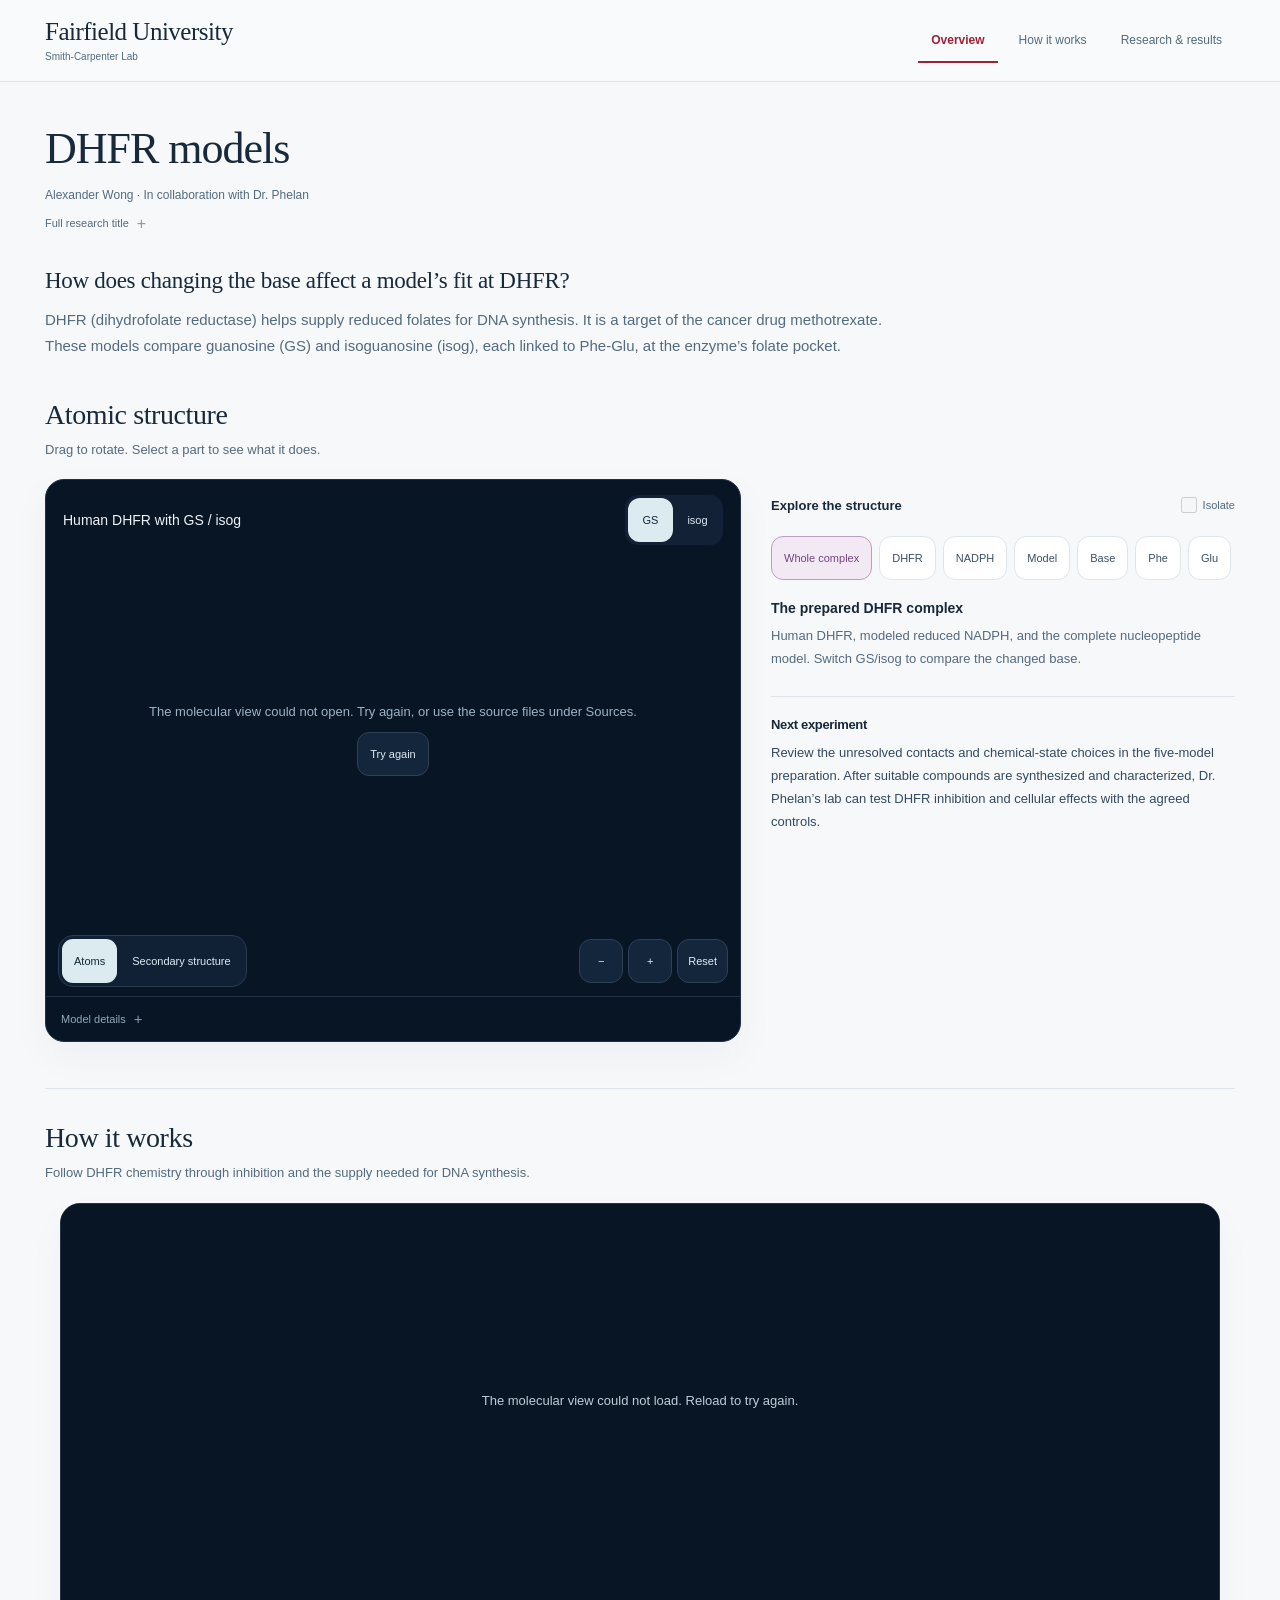
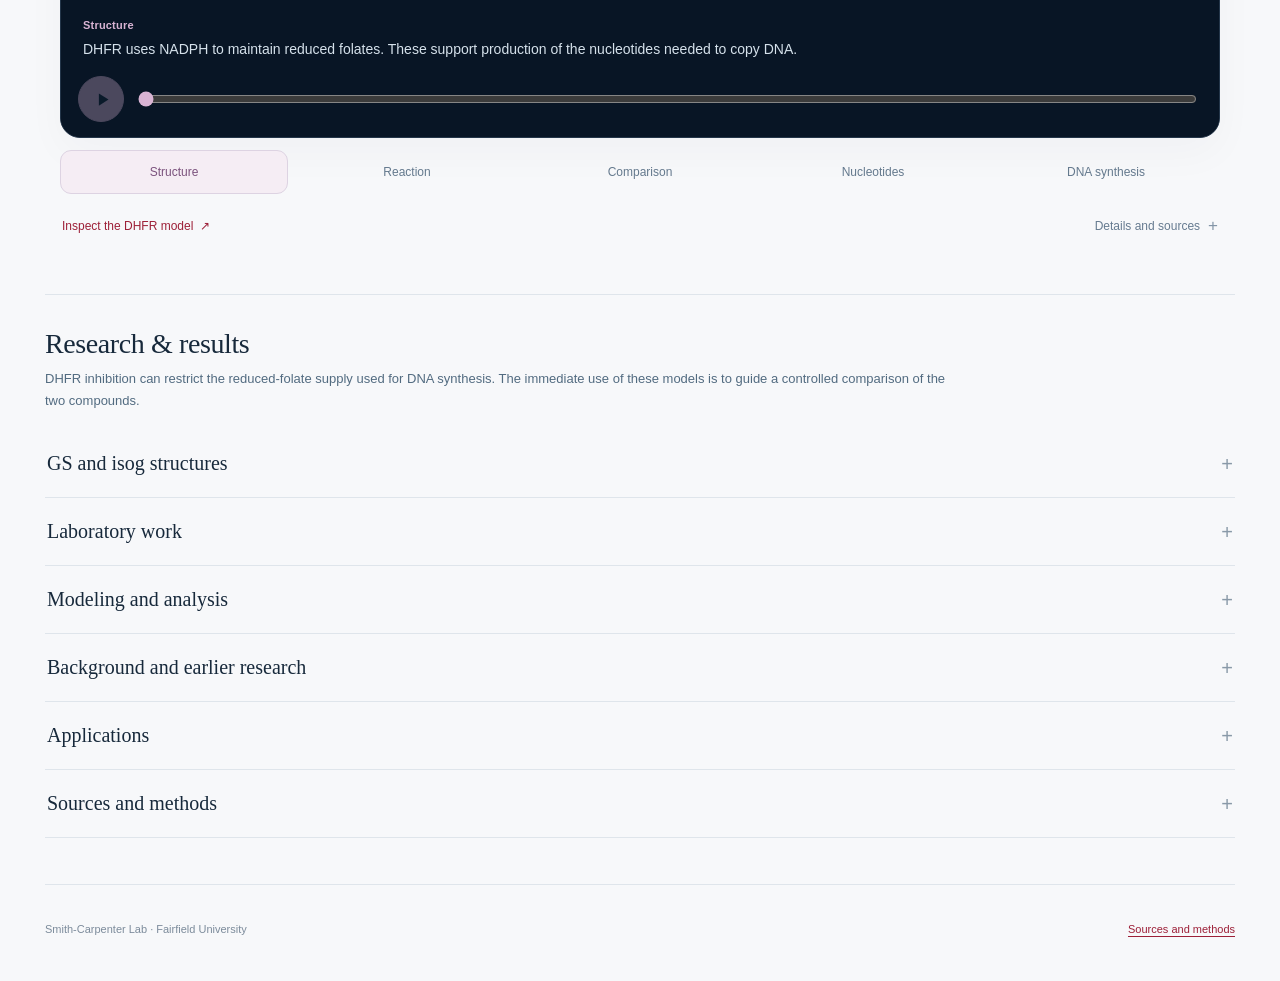
==== commit 0142446a: "Simplify overview and add compact molecular explanations" ====
--- a/index.html
+++ b/index.html
@@ -1,48 +1,65 @@
 <!doctype html>
-<html lang="en">
+<html lang="en" prefix="og: https://ogp.me/ns#">
 <head>
   <meta charset="utf-8"><meta name="viewport" content="width=device-width,initial-scale=1,viewport-fit=cover">
-  <meta name="color-scheme" content="light"><title>Fairfield | DHFR models</title>
-  <link rel="stylesheet" href="style.css?v=20261024-story-v3"><link rel="stylesheet" href="engine-styles.css?v=20261024-story-v3">
-  <link rel="stylesheet" href="story-ui.css?v=20261024-story-v3"><link rel="stylesheet" href="story-scene.css?v=20261024-story-v3">
-  <script defer src="story-data.js?v=20261024-story-v3"></script><script defer src="story-scene.js?v=20261024-story-v3"></script><script defer src="story-ui.js?v=20261024-story-v3"></script>
-  <script defer src="site-config.js?v=20261024-story-v3"></script>
-  <script defer src="assets/ngl.js?v=20261024-story-v3"></script><script defer src="content.js?v=20261024-story-v3"></script>
-  <script defer src="application-data.js?v=20261024-story-v3"></script><script defer src="application-ui.js?v=20261024-story-v3"></script>
-  <script defer src="figures-data.js?v=20261024-story-v3"></script>
-  <script defer src="molecule-engine.js?v=20261024-story-v3"></script><script defer src="app.js?v=20261024-story-v3"></script>
+  <meta name="color-scheme" content="light"><title>DHFR models | Fairfield University</title>
+  <meta name="description" content="Explore GS and isog models at human DHFR, with an animated explanation of folate chemistry, DNA synthesis and the next experiments.">
+  <meta name="author" content="Alexander Wong">
+  <meta name="theme-color" content="#f7f8fb">
+  <link rel="canonical" href="https://alexw4123.github.io/dhfr-cinematic-viewer/">
+  <meta property="og:type" content="website">
+  <meta property="og:title" content="DHFR models | Fairfield University">
+  <meta property="og:description" content="Explore GS and isog models at human DHFR, with an animated explanation of folate chemistry, DNA synthesis and the next experiments.">
+  <meta property="og:site_name" content="Smith-Carpenter Lab | Fairfield University">
+  <meta property="og:url" content="https://alexw4123.github.io/dhfr-cinematic-viewer/">
+  <meta property="og:image" content="https://alexw4123.github.io/dhfr-cinematic-viewer/assets/share-card.jpg?v=20261024-clear-v5">
+  <meta property="og:image:type" content="image/jpeg">
+  <meta property="og:image:width" content="1200">
+  <meta property="og:image:height" content="630">
+  <meta property="og:image:alt" content="DHFR models, Fairfield University lab credit and a projection of the actual atomic structural model.">
+  <meta name="twitter:card" content="summary_large_image">
+  <meta name="twitter:title" content="DHFR models | Fairfield University">
+  <meta name="twitter:description" content="Explore GS and isog models at human DHFR, with an animated explanation of folate chemistry, DNA synthesis and the next experiments.">
+  <meta name="twitter:image" content="https://alexw4123.github.io/dhfr-cinematic-viewer/assets/share-card.jpg?v=20261024-clear-v5">
+  <link rel="stylesheet" href="style.css?v=20261024-clear-v5"><link rel="stylesheet" href="engine-styles.css?v=20261024-clear-v5">
+  <link rel="stylesheet" href="story-ui.css?v=20261024-clear-v5"><link rel="stylesheet" href="story-scene.css?v=20261024-clear-v5">
+  <link rel="stylesheet" href="iphone-polish.css?v=20261024-clear-v5">
+  <script defer src="story-data.js?v=20261024-clear-v5"></script><script defer src="story-scene.js?v=20261024-clear-v5"></script><script defer src="story-ui.js?v=20261024-clear-v5"></script>
+  <script defer src="site-config.js?v=20261024-clear-v5"></script>
+  <script defer src="assets/ngl.js?v=20261024-clear-v5"></script><script defer src="content.js?v=20261024-clear-v5"></script>
+  <script defer src="application-data.js?v=20261024-clear-v5"></script><script defer src="application-ui.js?v=20261024-clear-v5"></script>
+  <script defer src="figures-data.js?v=20261024-clear-v5"></script>
+  <script defer src="molecule-engine.js?v=20261024-clear-v5"></script><script defer src="app.js?v=20261024-clear-v5"></script>
+  <link rel="stylesheet" href="page-layout.css?v=20261024-clear-v5">
 </head>
 <body>
   <a class="skip" href="#main">Skip to research</a>
-  <header class="mobile-header"><a class="mobile-brand" href="#dhfr/overview"><span class="wordmark">Fairfield</span><span class="mobile-project">DHFR models</span></a><button id="menu-toggle" aria-expanded="false" aria-controls="sidebar">Menu <span aria-hidden="true">☰</span></button></header>
-  <aside id="sidebar" class="sidebar" aria-label="Research navigation">
-    <a class="brand" href="#dhfr/overview"><span class="wordmark">Fairfield</span><span class="brand-sub">University research<br>Smith-Carpenter Lab</span></a>
-    <div class="project-identity" aria-label="Current project"><span class="project-icon" aria-hidden="true">D</span><div><strong>DHFR models</strong><small>Structure and enzyme inhibition</small></div></div>
-    <nav id="section-nav" aria-label="Project sections"></nav>
-    <div class="sidebar-foot">Smith-Carpenter Lab<br>Fairfield University</div>
-  </aside>
+  <header class="site-header">
+    <a class="site-brand" href="#overview"><span>Fairfield University</span><small>Smith-Carpenter Lab</small></a>
+    <nav id="section-nav" aria-label="Page sections"><a href="#overview" aria-current="page">Overview</a><a href="#how-it-works">How it works</a><a href="#research">Research &amp; results</a></nav>
+  </header>
   <main id="main" tabindex="-1">
-    <header class="project-heading"><div class="eyebrow" id="project-label"></div><h1 id="project-title"></h1><p class="credit" id="project-credit"></p><details id="project-about" class="project-about"><summary>About the project</summary><p id="full-project-title"></p></details></header>
-    <div id="overview">
+    <header id="overview" class="project-heading"><span id="project-label" class="eyebrow"></span><h1 id="project-title">DHFR models</h1><p id="project-credit" class="credit"></p><details id="project-about" class="project-about"><summary>Full research title</summary><p id="full-project-title"></p></details></header>
+    <section class="overview-intro" aria-labelledby="question"><h2 id="question"></h2><p id="intro-copy"></p></section>
+    <section id="atomic-section" class="page-section" aria-labelledby="atomic-heading">
+      <header class="section-heading"><h2 id="atomic-heading">Atomic structure</h2><p>Drag to rotate. Select a part to see what it does.</p></header>
       <div class="overview-grid">
         <section class="molecule-card" aria-labelledby="molecule-title">
-          <div class="molecule-top"><div><span class="eyebrow">Molecular structure</span><h2 id="molecule-title"></h2></div><div class="model-switch" id="model-switch" aria-label="Choose model"><button data-model="gs" aria-pressed="true">GS</button><button data-model="isog" aria-pressed="false">isog</button></div></div>
-          <div class="viewer-wrap"><div id="molecular-viewport" tabindex="0" role="img" aria-label="Interactive molecular structure. Arrow keys rotate, plus and minus zoom, Home resets."></div><div id="load-state" class="load-state" role="status"><span id="load-message">Opening the source coordinates…</span><button id="retry-load" hidden>Try again</button></div></div>
+          <div class="molecule-top"><h3 id="molecule-title"></h3><div class="model-switch" id="model-switch" aria-label="Choose model"><button data-model="gs" aria-pressed="true">GS</button><button data-model="isog" aria-pressed="false">isog</button></div></div>
+          <div class="viewer-wrap"><div id="molecular-viewport" tabindex="0" role="img" aria-label="Interactive atomic structure. Arrow keys rotate, plus and minus zoom, Home resets."></div><div id="load-state" class="load-state" role="status"><span id="load-message">Loading the model…</span><button id="retry-load" hidden>Try again</button></div></div>
           <div class="viewer-toolbar"><div class="representation" aria-label="Molecular representation"><button data-mode="atomic" aria-pressed="true">Atoms</button><button data-mode="secondary" aria-pressed="false">Secondary structure</button></div><div class="camera"><button id="zoom-out" aria-label="Zoom out">−</button><button id="zoom-in" aria-label="Zoom in">+</button><button id="reset-view">Reset</button></div></div>
-          <div class="motion-toolbar"><button id="motion-toggle" type="button" aria-pressed="false">Rotate view</button><span id="motion-status" role="status" aria-live="polite">Rotation ready</span></div>
-          <details class="viewer-details"><summary>Model details</summary><div class="viewer-meta"><span id="structure-counts">Source model</span><span>Drag to rotate. Pinch or use the zoom buttons.</span></div></details>
-          <p class="structure-caption" id="structure-caption"></p>
+          <details class="viewer-details"><summary>Model details</summary><div class="viewer-meta"><span id="structure-counts"></span><p id="structure-caption"></p><div class="advanced-view"><button id="motion-toggle" type="button" aria-pressed="false">Rotate view</button><span id="motion-status" class="visually-hidden" role="status" aria-live="polite"></span></div></div></details>
         </section>
-        <div class="research-column">
-          <section class="question-card"><span class="eyebrow" id="question-eyebrow">Research question</span><h2 id="question"></h2><p id="intro-copy"></p><div class="overview-actions"><button class="primary" id="follow-story">Follow the process <span aria-hidden="true">▶</span></button><button class="explore-link" id="explore">Explore the structure <span aria-hidden="true">↙</span></button></div><p class="story-invitation">Person → cell → DHFR → DNA</p></section>
-          <section class="next-card"><span class="eyebrow">Next experiment</span><p id="next-copy"></p></section>
-          <section class="component-card"><div class="component-head"><span class="eyebrow">Choose a component</span><label class="isolate"><input type="checkbox" id="isolate"> Isolate</label></div><div id="component-buttons" class="component-buttons" aria-label="Highlight a component"></div><div id="component-caption" aria-live="polite"><h3 id="selection-title"></h3><p id="selection-copy"></p><small id="selection-count"></small></div></section>
-        </div>
+        <aside class="structure-notes">
+          <section class="component-card"><div class="component-head"><h3>Explore the structure</h3><label class="isolate"><input type="checkbox" id="isolate"> Isolate</label></div><div id="component-buttons" class="component-buttons" aria-label="Highlight a component"></div><div id="component-caption" aria-live="polite"><h4 id="selection-title"></h4><p id="selection-copy"></p><small id="selection-count" class="visually-hidden"></small></div></section>
+          <section class="next-card"><h3>Next experiment</h3><p id="next-copy"></p></section>
+          <button id="return-to-story" class="return-story" hidden>Back to How it works ↓</button>
+        </aside>
       </div>
-      <div class="overview-bottom"><button id="return-to-story" class="return-story" hidden>← Back to the animation</button><p id="relevance-copy"></p><a class="text-link" id="methods-link" href="#dhfr/modeling">Model details &amp; sources ↗</a></div>
-    </div>
-    <section id="section-content" hidden></section>
-    <footer><span>Smith-Carpenter Lab</span><span>Fairfield University</span></footer>
+    </section>
+    <section id="how-it-works" class="page-section" aria-labelledby="how-heading"><header class="section-heading"><h2 id="how-heading">How it works</h2><p>Follow DHFR chemistry through inhibition and the supply needed for DNA synthesis.</p></header><div id="story-host"></div></section>
+    <section id="research" class="page-section" aria-labelledby="research-heading"><header class="section-heading"><h2 id="research-heading">Research &amp; results</h2><p id="relevance-copy"></p></header><div id="section-content"></div></section>
+    <footer><span>Smith-Carpenter Lab · Fairfield University</span><a href="#research-sources">Sources and methods</a></footer>
   </main>
   <dialog id="figure-dialog"><button id="close-figure" aria-label="Close figure">Close ×</button><img id="figure-image" alt=""><p id="figure-caption"></p><a id="figure-source" target="_blank" rel="noopener">Open source ↗</a></dialog>
 </body>
--- a/story-ui.css
+++ b/story-ui.css
@@ -1,49 +1,82 @@
-/* Process stories keep the picture, question and evidence together. */
-.research-story{--story-accent:#79d9e7;--story-accent-dark:#216b79;--story-soft:#eaf6f7;max-width:1320px;margin:0 auto}
-.dhfr .research-story{--story-accent:#e2a0c0;--story-accent-dark:#885478;--story-soft:#f5edf4}
-.story-heading{display:flex;align-items:flex-end;justify-content:space-between;gap:36px;margin:0 0 24px}
-.story-heading .eyebrow{margin-bottom:10px}.story-heading h2{font:400 clamp(25px,2.4vw,35px)/1.17 Georgia,"Times New Roman",serif;letter-spacing:-.65px;max-width:690px}
-.story-heading>p{font-size:13px;line-height:1.7;color:var(--muted);max-width:360px}
-.story-player{overflow:hidden;border:1px solid #26384b;border-radius:23px;background:#081525;box-shadow:0 18px 65px #13283f0b;scroll-margin-top:8px}
-.story-visual{position:relative;width:100%;height:clamp(330px,58svh,510px);overflow:hidden;background:radial-gradient(ellipse at 50% 45%,#172f45 0%,#091827 68%,#071321 100%);outline-offset:-5px;isolation:isolate}
-.story-stage{position:absolute;inset:0}.story-stage canvas{display:block;width:100%;height:100%;max-width:100%}
-.story-scene-hud{position:absolute;z-index:2;inset:20px 22px auto;display:flex;align-items:center;justify-content:space-between;gap:16px;pointer-events:none}
-.story-scale{font-size:11px;color:#d5e5ef;letter-spacing:.3px;padding:7px 10px;border-left:2px solid var(--story-accent);background:#08152566;border-radius:0 7px 7px 0;backdrop-filter:blur(9px)}
-.story-illustration{font-size:9px;letter-spacing:1.15px;text-transform:uppercase;color:#a4b8c9;background:#08152555;padding:7px 9px;border-radius:6px;backdrop-filter:blur(9px)}
-.story-location{position:absolute;z-index:2;inset:66px 20px auto;display:flex;align-items:center;justify-content:flex-start;gap:9px;flex-wrap:wrap;color:#7793aa;font-size:10px;line-height:1.4;pointer-events:none}
-.story-location span{background:#08152566;padding:5px 6px;border-radius:5px;backdrop-filter:blur(8px)}.story-location .current{color:#e4f2f8}.story-location i{font-style:normal;color:#8cabbf}
-.story-onstage-caption{position:absolute;z-index:2;inset:auto 0 0;margin:0;padding:48px 25px 22px;background:linear-gradient(transparent,#071321d9 37%,#071321f5);font:400 15px/1.65 -apple-system,BlinkMacSystemFont,"Segoe UI",sans-serif;color:#eef7fb;text-shadow:0 1px 5px #06101c;pointer-events:none;min-height:92px;max-width:100%;box-sizing:border-box}
-.story-stage-status{position:absolute;z-index:3;inset:0;display:grid;place-items:center;max-width:100%;padding:35px;text-align:center;font-size:13px;line-height:1.7;color:#b7cedd;background:#081525ec}.story-stage-status[hidden]{display:none}
-.story-controls{padding:12px 20px 17px;background:#0a1726;border-top:1px solid #203044}.story-playback{display:flex;align-items:center;gap:12px}
-.story-playback button{min-height:44px;min-width:44px;border:1px solid #314358;background:#112338;border-radius:12px;color:#dce9f1;font:500 12px/1.2 -apple-system,BlinkMacSystemFont,"Segoe UI",sans-serif;padding:10px 13px;display:inline-flex;align-items:center;justify-content:center;gap:7px}
-.story-playback button:hover{background:#1a344c}.story-playback button:disabled{opacity:.42;cursor:default}.story-playback button:disabled:hover{background:#112338}
-.story-playback .story-play{background:var(--story-accent);border-color:var(--story-accent);color:#092332;padding:11px 16px;min-width:129px;font-weight:650}.story-playback .story-play:hover{filter:brightness(1.06);background:var(--story-accent)}
-.story-playback button svg{width:17px;height:17px;flex:none}.story-playback .story-play svg{width:16px;height:16px}
-.story-skip{display:flex;gap:5px}.story-playback .story-restart{border-color:transparent;background:transparent;font-size:11px;color:#a8bed0;padding-left:5px;padding-right:5px}
-.story-clock{margin-left:auto;font-variant-numeric:tabular-nums;color:#9db6c9;font-size:11px;white-space:nowrap;letter-spacing:.3px}
-.story-scrub{display:block;margin-top:0;min-height:44px;padding:0;cursor:pointer}.story-scrub input{width:100%;accent-color:var(--story-accent);height:44px;display:block;margin:0;cursor:pointer;border-radius:99px;touch-action:pan-x}
-.story-motion-note{font-size:11px;color:#b2c5d5;line-height:1.55;margin:7px 0 0}.story-motion-note[hidden]{display:none}
-.story-chapters{display:grid;grid-template-columns:repeat(8,minmax(0,1fr));gap:6px;margin:13px 0 27px;padding:0}
-.story-chapters button{min-height:66px;min-width:0;text-align:left;border:1px solid transparent;background:transparent;padding:11px 9px;border-radius:12px;color:var(--muted);display:flex;flex-direction:column;gap:5px;font:inherit}
-.story-chapters button span{font-size:9px;color:#8798a8;font-variant-numeric:tabular-nums;letter-spacing:.65px}.story-chapters button strong{font-size:11px;font-weight:500;line-height:1.4;overflow-wrap:anywhere}
-.story-chapters button[aria-current="step"]{background:var(--story-soft);border-color:color-mix(in srgb,var(--story-accent) 55%,#d8e5e9);color:var(--story-accent-dark)}.story-chapters button[aria-current="step"] span{color:var(--story-accent-dark)}.story-chapters button:hover{background:#eef1f4}
-.story-caption{max-width:960px;margin:0 auto;padding:0 4px 18px;min-height:245px}.story-caption-top{display:flex;align-items:center;justify-content:space-between;gap:15px;margin-bottom:12px}.story-evidence-type{color:var(--story-accent-dark);font-size:9px;letter-spacing:1.3px}.story-step-count{font-size:10px;color:#7f8fa0;font-variant-numeric:tabular-nums}
-.story-question{font:400 clamp(23px,2.1vw,30px)/1.25 Georgia,"Times New Roman",serif;letter-spacing:-.35px;margin:0 0 12px;max-width:830px}.story-caption-copy{font-size:15px;line-height:1.8;color:#4d637a;max-width:870px;min-height:54px;margin:0}
-.story-variants{display:flex;gap:7px;flex-wrap:wrap;margin:18px 0 0}.story-variants[hidden]{display:none}.story-variants button{min-height:44px;border:1px solid #dce3ea;background:#fff;color:#5a6d82;border-radius:12px;padding:10px 15px;font:500 12px/1.3 -apple-system,BlinkMacSystemFont,"Segoe UI",sans-serif}
-.story-variants button[aria-pressed="true"]{background:var(--story-soft);border-color:var(--story-accent-dark);color:var(--story-accent-dark)}.story-variant-note{font-size:11px;line-height:1.6;color:#7a6478;margin:10px 0 0}.story-variant-note[hidden]{display:none}
-.story-caption-actions{display:flex;align-items:flex-start;gap:20px;flex-wrap:wrap;margin-top:18px;border-top:1px solid var(--line);padding-top:9px}
-.story-structure{min-height:44px;background:transparent;border:0;color:var(--red);font:500 12px/1.5 -apple-system,BlinkMacSystemFont,"Segoe UI",sans-serif;padding:10px 0;text-align:left;cursor:pointer;display:inline-flex;align-items:center;gap:8px}.story-structure[hidden]{display:none}
-.story-evidence{flex:1;min-width:min(100%,250px);margin-left:auto}.story-evidence summary{min-height:44px;display:flex;align-items:center;justify-content:flex-end;gap:8px;cursor:pointer;list-style:none;color:#667b91;font-size:12px;line-height:1.5}.story-evidence summary::-webkit-details-marker{display:none}.story-evidence summary::after{content:'+';color:#8296a8;font-size:17px}.story-evidence[open] summary::after{content:'×'}
-.story-evidence-body{font-size:12px;line-height:1.8;color:var(--muted);padding:4px 0 8px;max-width:780px;margin-left:auto}.story-evidence-body>p+p{margin-top:11px}.story-evidence-note{color:#3e586f}.story-source-links{display:grid;gap:3px;margin-top:10px}.story-source-links a{min-height:44px;display:flex;align-items:center;justify-content:space-between;gap:14px;padding:8px 0;border-bottom:1px solid #e5eaf0;color:var(--red);text-decoration:none;font-size:12px}.story-source-links a:hover{text-decoration:underline}
-.visually-hidden{position:absolute!important;width:1px;height:1px;padding:0;margin:-1px;overflow:hidden;clip:rect(0,0,0,0);white-space:nowrap;border:0}
-@media(max-width:1100px){.story-heading{align-items:flex-start;gap:20px}.story-heading>p{max-width:280px;font-size:12px}.story-chapters{grid-template-columns:repeat(4,minmax(0,1fr));gap:5px;margin-bottom:24px}.story-chapters button{min-height:58px;padding:9px 11px}.story-chapters button strong{font-size:11px}.story-visual{height:clamp(330px,58svh,510px)}}
+/* Compact, user-controlled molecular explanation. */
+.research-story.compact-process{--story-accent:#89d8e4;--story-accent-dark:#2a6e7b;--story-soft:#eaf6f7;max-width:1160px;margin:0 auto;min-width:0}
+.dhfr .research-story.compact-process{--story-accent:#d9b4d4;--story-accent-dark:#7b527d;--story-soft:#f5edf4}
+.compact-process .story-player{background:#081525;border:1px solid #24364a;border-radius:20px;overflow:hidden;box-shadow:0 15px 42px #14233708}
+.compact-process .story-visual{position:relative;isolation:isolate;width:100%;height:clamp(330px,44svh,450px);overflow:hidden;background:radial-gradient(ellipse at 48% 45%,#142b3d,#081525 74%);outline-offset:-5px;touch-action:pan-y}
+.compact-process .story-stage{position:absolute;inset:0;width:100%;height:100%;min-height:0;touch-action:pan-y}
+.compact-process .story-stage canvas{display:block;width:100%;height:100%;max-width:100%;touch-action:pan-y}
+.compact-process .story-scene-kind,.compact-process .story-scene-note{display:none!important}
+.compact-process .story-stage-status{position:absolute;inset:0;z-index:2;display:grid;place-items:center;background:#081525e8;padding:24px;text-align:center;color:#bdcdd8;font:400 13px/1.6 -apple-system,BlinkMacSystemFont,"Segoe UI",sans-serif}
+.compact-process .story-stage-status[hidden]{display:none}
+.compact-process .story-caption{margin:0;padding:17px 22px 4px;min-height:0;max-width:none;color:#e2edf4;line-height:1.6}
+.compact-process .story-caption-title{font:600 11px/1.5 -apple-system,BlinkMacSystemFont,"Segoe UI",sans-serif;color:var(--story-accent);display:block;margin-bottom:5px;letter-spacing:.2px}
+.compact-process .story-onstage-caption{position:static;inset:auto;max-width:none;min-height:0;padding:0;margin:0;background:none;color:#d5e1eb;text-shadow:none;pointer-events:auto;font:400 14px/1.65 -apple-system,BlinkMacSystemFont,"Segoe UI",sans-serif}
+.compact-process .story-controls{padding:11px 17px 15px;background:#081525;border:0}
+.compact-process .story-playback{display:flex;align-items:center;gap:7px;flex-wrap:nowrap;min-width:0}
+.compact-process .story-playback button{display:inline-grid;place-items:center;flex:none;min-width:44px;width:44px;min-height:44px;height:44px;padding:0;border:1px solid transparent;border-radius:12px;background:transparent;color:#9db5c9;cursor:pointer}
+.compact-process .story-playback button:hover{background:#162d41;color:#e8f4f8}
+.compact-process .story-playback button:disabled{opacity:.32;cursor:default}
+.compact-process .story-playback .story-play{min-width:46px;width:46px;min-height:46px;height:46px;background:var(--story-accent);color:#102737;border-color:var(--story-accent);border-radius:50%}
+.compact-process .story-playback .story-play:hover{background:var(--story-accent);filter:brightness(1.06)}
+.compact-process .story-playback button svg{width:19px;height:19px;display:block;flex:none}
+.compact-process .story-playback .story-play svg{width:21px;height:21px}
+.compact-process .story-scrub{display:flex;align-items:center;flex:1;min-width:35px;height:44px;min-height:44px;padding:0;margin:0 5px 0 7px;cursor:pointer}
+.compact-process .story-scrub input{display:block;width:100%;min-width:0;height:44px;min-height:44px;accent-color:var(--story-accent);margin:0;padding:0;cursor:pointer;touch-action:pan-x}
+.compact-process .story-motion-note{margin:7px 3px 0;color:#b1c3d1;font:400 11px/1.55 -apple-system,BlinkMacSystemFont,"Segoe UI",sans-serif}
+.compact-process .story-motion-note[hidden]{display:none}
+.compact-process .story-chapters{display:flex;align-items:stretch;gap:5px;margin:12px 0 0;padding:0;min-width:0}
+.compact-process .story-chapters button{flex:1;min-width:0;min-height:44px;border:1px solid transparent;background:transparent;border-radius:11px;padding:9px 8px;text-align:center;color:#64798d;font:500 12px/1.4 -apple-system,BlinkMacSystemFont,"Segoe UI",sans-serif;overflow-wrap:break-word;cursor:pointer}
+.compact-process .story-chapters button:hover{background:#eef2f5}
+.compact-process .story-chapters button[aria-current="step"]{background:var(--story-soft);color:var(--story-accent-dark);border-color:color-mix(in srgb,var(--story-accent) 40%,#e0e7ec)}
+.compact-process .story-variants{display:flex;align-items:center;justify-content:center;gap:7px;flex-wrap:wrap;margin:14px 0 0}
+.compact-process .story-variants[hidden]{display:none}
+.compact-process .story-variants button{min-height:44px;padding:10px 15px;border:1px solid #dce3ea;border-radius:11px;background:#fff;color:#64798d;font:500 12px/1.4 -apple-system,BlinkMacSystemFont,"Segoe UI",sans-serif;cursor:pointer}
+.compact-process .story-variants button[aria-pressed="true"]{background:var(--story-soft);border-color:var(--story-accent-dark);color:var(--story-accent-dark)}
+.compact-process .story-caption-actions{display:flex;align-items:flex-start;justify-content:space-between;gap:20px;margin-top:10px;padding:0 2px;min-width:0;border:0}
+.compact-process .story-structure{min-height:44px;padding:9px 0;display:inline-flex;align-items:center;gap:7px;background:transparent;border:0;color:var(--red);font:500 12px/1.5 -apple-system,BlinkMacSystemFont,"Segoe UI",sans-serif;text-align:left;cursor:pointer}
+.compact-process .story-structure[hidden]{display:none}
+.compact-process .story-evidence{min-width:0;flex:1;margin-left:auto;color:#667b90}
+.compact-process .story-evidence summary{display:flex;align-items:center;justify-content:flex-end;gap:8px;min-height:44px;padding:9px 0;cursor:pointer;list-style:none;font:400 12px/1.5 -apple-system,BlinkMacSystemFont,"Segoe UI",sans-serif}
+.compact-process .story-evidence summary::-webkit-details-marker{display:none}
+.compact-process .story-evidence summary::after{content:'+';font-size:17px;color:#8395a7}
+.compact-process .story-evidence[open] summary::after{content:'×'}
+.compact-process .story-evidence-body{max-width:780px;min-width:0;margin-left:auto;padding:3px 0 10px;font:400 13px/1.75 -apple-system,BlinkMacSystemFont,"Segoe UI",sans-serif;color:var(--muted);overflow-wrap:anywhere}
+.compact-process .story-evidence-body p+p{margin-top:11px}
+.compact-process .story-scale-note{font-size:11px;color:#7b8d9e}
+.compact-process .story-source-links{display:grid;gap:0;margin-top:11px}
+.compact-process .story-source-links a{display:flex;align-items:center;justify-content:space-between;gap:12px;min-height:44px;padding:8px 0;border-bottom:1px solid var(--line);color:var(--red);text-decoration:none;font-size:12px;overflow-wrap:anywhere}
+.compact-process .story-source-links a>span{flex:none}
+.compact-process .story-source-links a:hover{text-decoration:underline}
+.compact-process .visually-hidden{position:absolute!important;width:1px;height:1px;padding:0;margin:-1px;overflow:hidden;clip:rect(0,0,0,0);white-space:nowrap;border:0}
 @media(max-width:700px){
- .story-heading{display:block;margin-bottom:18px}.story-heading h2{font-size:28px;letter-spacing:-.6px}.story-heading .eyebrow{font-size:9px;margin-bottom:8px}.story-heading>p{font-size:13px;line-height:1.7;max-width:none;margin-top:12px}
- .story-player{border-radius:20px;margin-left:-1px;margin-right:-1px;scroll-margin-top:52px}.story-visual{height:clamp(330px,50svh,480px)}.story-scene-hud{inset:14px 13px auto;gap:8px}.story-scale{font-size:9px;padding:6px 8px}.story-illustration{font-size:7px;letter-spacing:.8px;padding:6px 7px}
- .story-location{inset:53px 12px auto;gap:5px;font-size:8px}.story-location span{padding:4px}.story-onstage-caption{padding:38px 15px 16px;font-size:12px;line-height:1.6;min-height:99px}.story-controls{padding:11px 12px 13px}.story-playback{gap:7px;flex-wrap:wrap}.story-playback button{min-width:44px;min-height:44px;border-radius:11px;padding:10px}.story-playback .story-play{min-width:120px;padding:11px 12px;font-size:11px}.story-playback .story-restart{font-size:10px;min-width:44px;padding:8px 2px}.story-clock{font-size:9px;letter-spacing:0}.story-skip{gap:4px}.story-scrub{margin-top:0;min-height:44px}.story-motion-note{font-size:10px;line-height:1.6}
- .story-chapters{grid-template-columns:repeat(4,minmax(0,1fr));gap:4px;margin:11px -2px 25px}.story-chapters button{padding:9px 7px;min-height:66px;border-radius:10px;gap:4px}.story-chapters button span{font-size:8px}.story-chapters button strong{font-size:10px;line-height:1.35}
- .story-caption{padding:0 1px 15px;min-height:280px}.story-caption-top{margin-bottom:10px}.story-evidence-type{font-size:8px;letter-spacing:1px}.story-step-count{font-size:9px}.story-question{font-size:25px;line-height:1.25;margin-bottom:12px}.story-caption-copy{font-size:14px;line-height:1.8;min-height:100px}.story-variants{gap:6px;margin-top:16px}.story-variants button{font-size:11px;padding:10px 11px;flex:1;min-width:64px}.story-variant-note{font-size:10px}
- .story-caption-actions{display:block;margin-top:17px;padding-top:7px}.story-structure{font-size:12px}.story-evidence{margin:0}.story-evidence summary{justify-content:flex-start;font-size:11px}.story-evidence-body{font-size:12px;line-height:1.8}.story-source-links a{font-size:11px}
+ .compact-process .story-player{border-radius:18px}
+ .compact-process .story-visual{height:clamp(320px,42svh,400px)}
+ .compact-process .story-caption{padding:14px 16px 3px}
+ .compact-process .story-caption-title{font-size:10px;margin-bottom:4px}
+ .compact-process .story-onstage-caption{font-size:13px;line-height:1.65;padding:0;min-height:0}
+ .compact-process .story-controls{padding:9px 10px 12px}
+ .compact-process .story-playback{gap:3px;flex-wrap:nowrap}
+ .compact-process .story-scrub{margin-left:8px;margin-right:2px;min-width:28px}
+ .compact-process .story-chapters{gap:3px;margin-top:9px}
+ .compact-process .story-chapters button{padding:9px 3px;font-size:10px;line-height:1.4;border-radius:9px}
+ .compact-process .story-variants{gap:5px;margin-top:12px}
+ .compact-process .story-variants button{flex:1;padding:10px 8px;font-size:11px;white-space:nowrap}
+ .compact-process .story-caption-actions{gap:12px;margin-top:7px}
+ .compact-process .story-evidence summary,.compact-process .story-structure{font-size:11px}
+ .compact-process .story-evidence-body{font-size:12px;line-height:1.75}
+ .compact-process .story-source-links a{font-size:11px}
 }
-@media(max-width:380px){.story-playback{gap:5px}.story-playback .story-play{min-width:111px;padding:11px 9px}.story-playback .story-restart{min-width:44px;font-size:9px}.story-clock{font-size:8px}.story-skip{gap:3px}.story-chapters button{padding-left:5px;padding-right:5px}.story-chapters button strong{font-size:9px}.story-variants button{padding:10px 8px;font-size:10px}.story-visual{height:clamp(315px,49svh,430px)}}
-@media(prefers-reduced-motion:reduce){.research-story *{animation:none!important;transition:none!important}}
+@media(max-width:380px){
+ .compact-process .story-playback{gap:1px}
+ .compact-process .story-scrub{margin-left:6px;margin-right:0}
+ .compact-process .story-chapters button{font-size:9.5px;padding-inline:2px}
+ .compact-process .story-onstage-caption{font-size:12.5px}
+}
+@media(max-height:500px) and (orientation:landscape) and (max-width:1000px){
+ .compact-process .story-visual{height:clamp(215px,58svh,290px)}
+ .compact-process .story-onstage-caption{font-size:12px;padding:0;min-height:0}
+ .compact-process .story-caption{padding-top:10px}
+ .compact-process .story-controls{padding-top:5px;padding-bottom:8px}
+}
+@media(prefers-reduced-motion:reduce){.compact-process *{animation:none!important;transition:none!important}}
+
--- a/story-scene.css
+++ b/story-scene.css
@@ -1,9 +1,5 @@
-.story-scene{position:relative;isolation:isolate;min-height:330px;background:#071524;overflow:hidden;border-radius:20px;touch-action:pan-y}
+.story-scene{position:relative;isolation:isolate;min-height:0;background:#071421;overflow:hidden;border-radius:18px;touch-action:pan-y}
 .story-scene .story-webgl{display:block;width:100%;height:100%;position:absolute;inset:0}
-.story-scene-kind,.story-scene-note{position:absolute;z-index:2;pointer-events:none;font:10px/1.5 -apple-system,BlinkMacSystemFont,"Segoe UI",sans-serif;color:#b7cadc;letter-spacing:.02em;left:17px;right:17px}
-.story-scene-kind{top:15px;color:#d6e5ef;font-weight:600;text-transform:none}
-.story-scene-note{bottom:14px;max-width:calc(100% - 34px);font-size:10px;color:#93afc4;text-shadow:0 1px 8px #071524;background:#071524a8;width:fit-content;padding:3px 8px;border-radius:6px}
-.story-scene[data-scene-error] .story-scene-note{position:relative;display:block;padding:70px 20px;background:none;font-size:14px}
-.research-story .story-scene-kind,.research-story .story-scene-note{display:none}
-@media(max-width:700px){.story-scene{min-height:330px;border-radius:17px}.story-scene-kind{top:13px;left:14px;font-size:9px}.story-scene-note{left:11px;bottom:10px;right:11px;font-size:9px;line-height:1.5}}
+.story-scene-kind,.story-scene-note{display:none!important}
+@media(max-width:700px){.story-scene{border-radius:15px}}
 @media(prefers-reduced-motion:reduce){.story-scene *{animation:none!important;transition:none!important}}
--- a/iphone-polish.css
+++ b/iphone-polish.css
@@ -0,0 +1,49 @@
+/* Final touch refinements for compact Safari and LinkedIn's in-app browser. */
+@media(max-width:850px){
+  .project-heading,#section-content,.research-story,.story-caption{min-width:0;max-width:100%}
+  .story-player{scroll-margin-top:calc(52px + env(safe-area-inset-top,0px))}
+  .research-story .story-stage{position:absolute;inset:0;width:100%;height:100%;min-height:0}
+  .story-visual,.story-stage,.story-stage canvas{touch-action:pan-y}
+  .story-source-links a,.story-evidence-body{overflow-wrap:anywhere}
+  .story-source-links a>span{flex:none}
+  .story-controls{padding-bottom:11px}
+  .story-playback button,.story-variants button,.story-structure,.return-story,.explore-link{min-height:44px}
+  .story-scrub,.story-scrub input{min-height:44px;height:44px}
+  .story-scrub input{padding:0;margin:0}
+  .story-stage-status{font-size:13px;line-height:1.7}
+}
+@media(max-width:700px){
+  .story-heading h2,.story-question{text-wrap:balance}
+  .story-onstage-caption{font-size:13px;line-height:1.55;padding:36px 16px 16px;color:#f3f8fc}
+  .story-scale{font-size:10px;color:#dfeaf2}
+  .story-illustration{font-size:8px;letter-spacing:.65px;color:#c1d0dd}
+  .story-location{font-size:9px;color:#a8bdce;gap:4px}
+  .story-location span{padding:4px 5px}
+  .story-clock{font-size:10px;color:#b6c9d8;letter-spacing:0}
+  .story-playback{column-gap:6px}
+  .story-playback .story-restart{font-size:10px;min-width:44px}
+  .story-chapters button strong{font-size:10px;line-height:1.4}
+  .story-evidence-type{font-size:9px;letter-spacing:.8px}
+  .story-step-count{font-size:10px}
+  .story-motion-note,.story-variant-note{font-size:11px;line-height:1.6}
+  .story-evidence-body{font-size:13px;line-height:1.75}
+  .story-source-links a{font-size:12px;line-height:1.6}
+}
+@media(max-width:380px){
+  .story-playback{column-gap:5px}
+  .story-playback .story-play{min-width:111px;padding-inline:9px}
+  .story-clock{font-size:9px}
+  .story-chapters button{padding-inline:5px}
+  .story-chapters button strong{font-size:9.5px}
+  .story-onstage-caption{font-size:12.5px;padding-inline:14px}
+}
+@media(max-height:500px) and (orientation:landscape) and (max-width:1000px){
+  .story-visual{height:clamp(210px,58svh,290px)}
+  .story-player{scroll-margin-top:calc(52px + env(safe-area-inset-top,0px))}
+  .story-scene-hud{inset:11px 15px auto}
+  .story-location{inset:45px 15px auto;font-size:9px;gap:5px}
+  .story-onstage-caption{font-size:12px;line-height:1.5;padding:30px 18px 12px;min-height:74px}
+  .story-controls{padding-top:8px;padding-bottom:6px}
+  .story-playback{gap:8px}
+  .story-chapters{margin-bottom:20px}
+}
--- a/page-layout.css
+++ b/page-layout.css
@@ -0,0 +1,28 @@
+/* One page: overview, source structure, short mechanism, research records. */
+:root{--paper:#f7f8fa;--ink:#17293b;--muted:#526b80;--line:#dfe5eb}
+html{scroll-padding-top:110px}body{background:var(--paper);font-family:-apple-system,BlinkMacSystemFont,"Segoe UI",sans-serif}
+.site-header{position:sticky;top:0;z-index:10;display:flex;align-items:center;justify-content:space-between;gap:28px;background:#f9fafbed;backdrop-filter:blur(20px);-webkit-backdrop-filter:blur(20px);padding:17px max(30px,calc((100vw - 1190px)/2));border-bottom:1px solid var(--line)}
+.site-brand{display:flex;flex-direction:column;gap:2px;min-height:44px;justify-content:center;color:var(--ink);text-decoration:none;white-space:nowrap}.site-brand>span{font:25px/1.2 Georgia,serif;letter-spacing:-.5px}.site-brand small{font-size:10px;color:var(--muted)}
+.site-header #section-nav{display:flex;gap:8px}.site-header #section-nav a{display:inline-flex;justify-content:center;min-height:44px;align-items:center;border:0;border-radius:0;padding:10px 13px;background:transparent;font-size:12px;color:var(--muted);white-space:nowrap}.site-header #section-nav a[aria-current="page"]{color:var(--red);background:transparent;box-shadow:inset 0 -2px var(--red);font-weight:600}
+main{margin:0 auto;padding:42px 30px 0;max-width:1250px;width:100%}.project-heading{margin:0 0 23px}.project-heading>.eyebrow{font-size:10px;margin-bottom:10px;letter-spacing:1.3px}.project-heading h1{font-size:clamp(31px,3.5vw,44px);line-height:1.12;letter-spacing:-1px}.credit{font-size:12px;line-height:1.7;margin-top:12px;max-width:920px}.project-about{margin-top:0}.project-about summary{min-height:36px;font-size:11px}.project-about p{font-size:13px}.overview-intro{max-width:850px;margin-bottom:38px}.overview-intro h2{font:400 23px/1.35 Georgia,serif;margin:0 0 11px;letter-spacing:-.3px}.overview-intro p{font-size:15px;line-height:1.75;color:var(--muted)}
+.page-section{padding:0 0 46px;scroll-margin-top:18px}.section-heading{margin-bottom:18px;max-width:920px}.section-heading h2{font:400 28px/1.25 Georgia,serif;letter-spacing:-.4px}.section-heading>p{font-size:13px;line-height:1.7;color:var(--muted);margin-top:7px}.overview-grid{display:grid;grid-template-columns:minmax(0,1.5fr) minmax(290px,1fr);gap:30px;align-items:start}.molecule-card{border-radius:19px}.molecule-top{padding:15px 17px 6px}.molecule-top h3{font:500 14px/1.4 -apple-system,BlinkMacSystemFont,"Segoe UI",sans-serif;letter-spacing:0}.viewer-wrap,#molecular-viewport{height:375px}.viewer-toolbar{padding:9px 12px}.molecule-card button{min-height:44px}.viewer-details{padding:0 15px}.viewer-details summary{font-size:11px;min-height:44px}.viewer-meta{font-size:11px;line-height:1.7}.viewer-meta #structure-caption{padding:0;border:0;font-size:11px}.advanced-view{display:flex;align-items:center;gap:15px}.advanced-view a{font-size:11px;color:#b8cad9;min-height:44px;display:inline-flex;align-items:center}
+.structure-notes{min-width:0;padding:4px 0;display:grid;gap:25px}.component-card{padding:0;border:0;background:transparent}.component-head h3,.next-card h3{font:600 13px/1.5 -apple-system,BlinkMacSystemFont,"Segoe UI",sans-serif}.component-head{margin-bottom:9px}.component-buttons{gap:7px}.component-buttons button{font-size:11px;padding:10px 12px;min-height:44px}.component-card h4{font-size:14px;line-height:1.5;margin:18px 0 6px;font-weight:600}.component-card p{font-size:13px;line-height:1.75;margin:0;color:var(--muted)}.next-card{padding:18px 0 0;border:0;border-top:1px solid var(--line);background:transparent}.next-card p{font-size:13px;line-height:1.75;margin-top:8px}.return-story{width:fit-content}
+#how-it-works{border-top:1px solid var(--line);padding-top:31px}.research-story{max-width:none;margin:0}#story-host{min-height:420px}#research{border-top:1px solid var(--line);padding-top:31px}.research-record{border-bottom:1px solid var(--line);padding:0}.research-record>summary{list-style:none;min-height:66px;padding:20px 2px;font:400 20px/1.35 Georgia,serif;display:flex;align-items:center;justify-content:space-between;gap:18px;cursor:pointer}.research-record>summary::-webkit-details-marker{display:none}.research-record>summary>span{font:20px/1 -apple-system,sans-serif;color:#8999a8}.research-record[open]>summary>span{font-size:0}.research-record[open]>summary>span::after{content:'−';font-size:20px}.research-body{padding:4px 0 27px;min-width:0}.research-body>h2:first-child{display:none}.research-body>.section-intro{font-size:13px;line-height:1.75;color:var(--muted);margin:0 0 18px}.research-body .source-list a{font-size:13px}.research-body .source-list a small{font-size:11px}.research-body .card{box-shadow:none}.research-body .card h3{font-size:21px}.research-body .card p,.research-body .card li{font-size:13px}.research-body .cards-grid{gap:15px}.research-body>details.methods{margin-top:20px}footer{margin-top:0;padding:22px 0 30px;font-size:11px;align-items:center}footer a{font-size:11px;min-height:44px;display:inline-flex;align-items:center}
+@media(max-width:850px){html{scroll-padding-top:137px}.site-header{padding:calc(12px + env(safe-area-inset-top,0px)) max(20px,env(safe-area-inset-right,0px)) 0 max(20px,env(safe-area-inset-left,0px));display:block}.site-brand{width:fit-content;gap:1px;margin-bottom:7px}.site-brand>span{font-size:24px}.site-brand small{font-size:10px}.site-header #section-nav{justify-content:space-between;gap:8px;width:100%}.site-header #section-nav a{font-size:11px;padding:11px 5px;flex:1}.site-header #section-nav a:first-child{justify-content:flex-start}.site-header #section-nav a:last-child{justify-content:flex-end}main{margin:0;padding:29px 22px 0;max-width:100%}.project-heading h1{font-size:36px}.overview-grid{grid-template-columns:minmax(0,1.3fr) minmax(250px,1fr);gap:24px}.viewer-wrap,#molecular-viewport{height:340px}.page-section{scroll-margin-top:12px}}
+@media(max-width:700px){main{padding:25px max(16px,env(safe-area-inset-right,0px)) 0 max(16px,env(safe-area-inset-left,0px))}.project-heading{margin-bottom:20px}.project-heading>.eyebrow{font-size:9px;margin-bottom:8px}.project-heading h1{font-size:32px;letter-spacing:-.7px}.credit{font-size:11px;line-height:1.65;margin-top:10px}.project-about summary{min-height:36px;font-size:10px}.overview-intro{margin-bottom:30px}.overview-intro h2{font-size:21px;line-height:1.35}.overview-intro p{font-size:14px;line-height:1.75}.section-heading{margin-bottom:15px}.section-heading h2{font-size:25px}.section-heading>p{font-size:12px;line-height:1.65}.page-section{padding-bottom:31px}.overview-grid{display:flex;flex-direction:column;gap:22px}.molecule-card,.structure-notes{width:100%}.molecule-card{border-radius:18px}.molecule-top{padding:14px 14px 5px}.molecule-top h3{font-size:13px}.viewer-wrap,#molecular-viewport{height:clamp(290px,39svh,355px)}.viewer-toolbar{padding:8px 9px;justify-content:space-between}.representation button{font-size:10px;padding:8px 10px}.camera button{padding:8px;min-width:44px}.viewer-details{padding:0 13px}.viewer-details summary{font-size:10px}.structure-notes{padding:0 2px;gap:20px}.component-card p,.next-card p{font-size:13px}.component-head h3,.next-card h3{font-size:13px}.component-card h4{font-size:14px;margin-top:14px}.component-buttons button{font-size:11px;padding:10px 12px}#how-it-works,#research{padding-top:26px}#story-host{min-height:420px}.research-record>summary{font-size:18px;min-height:62px;padding:18px 1px}.research-body{padding-bottom:24px}.research-body>.section-intro{font-size:13px}.research-body .card{padding:18px}.research-body .card h3{font-size:20px}.research-body .cards-grid{grid-template-columns:1fr}.research-body .experiment-body{padding:17px}.research-body .reaction{font-size:17px;padding:16px 12px}footer{padding:15px 0 calc(22px + env(safe-area-inset-bottom,0px));font-size:10px;gap:8px;flex-wrap:wrap}footer a{font-size:10px}}
+@media(max-width:380px){.site-header{padding-inline:16px}.site-brand>span{font-size:22px}.site-header #section-nav a{font-size:10.5px}.project-heading h1{font-size:30px}.representation button{padding-inline:8px}.viewer-toolbar{gap:5px}}
+@media(max-height:500px) and (orientation:landscape){.site-header{padding-top:8px}.site-brand{margin-bottom:0}.site-brand small{display:none}.site-brand>span{font-size:20px}.site-header #section-nav a{min-height:38px;padding:7px 5px}.viewer-wrap,#molecular-viewport{height:260px}html{scroll-padding-top:100px}}
+@media(prefers-reduced-motion:reduce){html{scroll-behavior:auto}*,*::before,*::after{scroll-behavior:auto!important}}
+.visually-hidden{position:absolute!important;width:1px;height:1px;padding:0;margin:-1px;overflow:hidden;clip:rect(0,0,0,0);white-space:nowrap;border:0}.component-head h3,.next-card h3{margin:0}
+
+.project-heading>#project-label{display:none}
+
+.compact-process .story-previous,.compact-process .story-next,.compact-process .story-restart{display:none}
+
+.compact-process .story-playback button.story-previous,.compact-process .story-playback button.story-next,.compact-process .story-playback button.story-restart{display:none}
+
+@media(max-height:500px) and (orientation:landscape){.site-header #section-nav a{min-height:44px}}
+
+@media(max-width:850px){#molecular-viewport{touch-action:pan-y}}
+
+.source-citation{display:block;font-size:12px;line-height:1.65;color:var(--muted);margin-top:8px}.source-list>.source-citation{padding:14px 0;border-bottom:1px solid var(--line)}
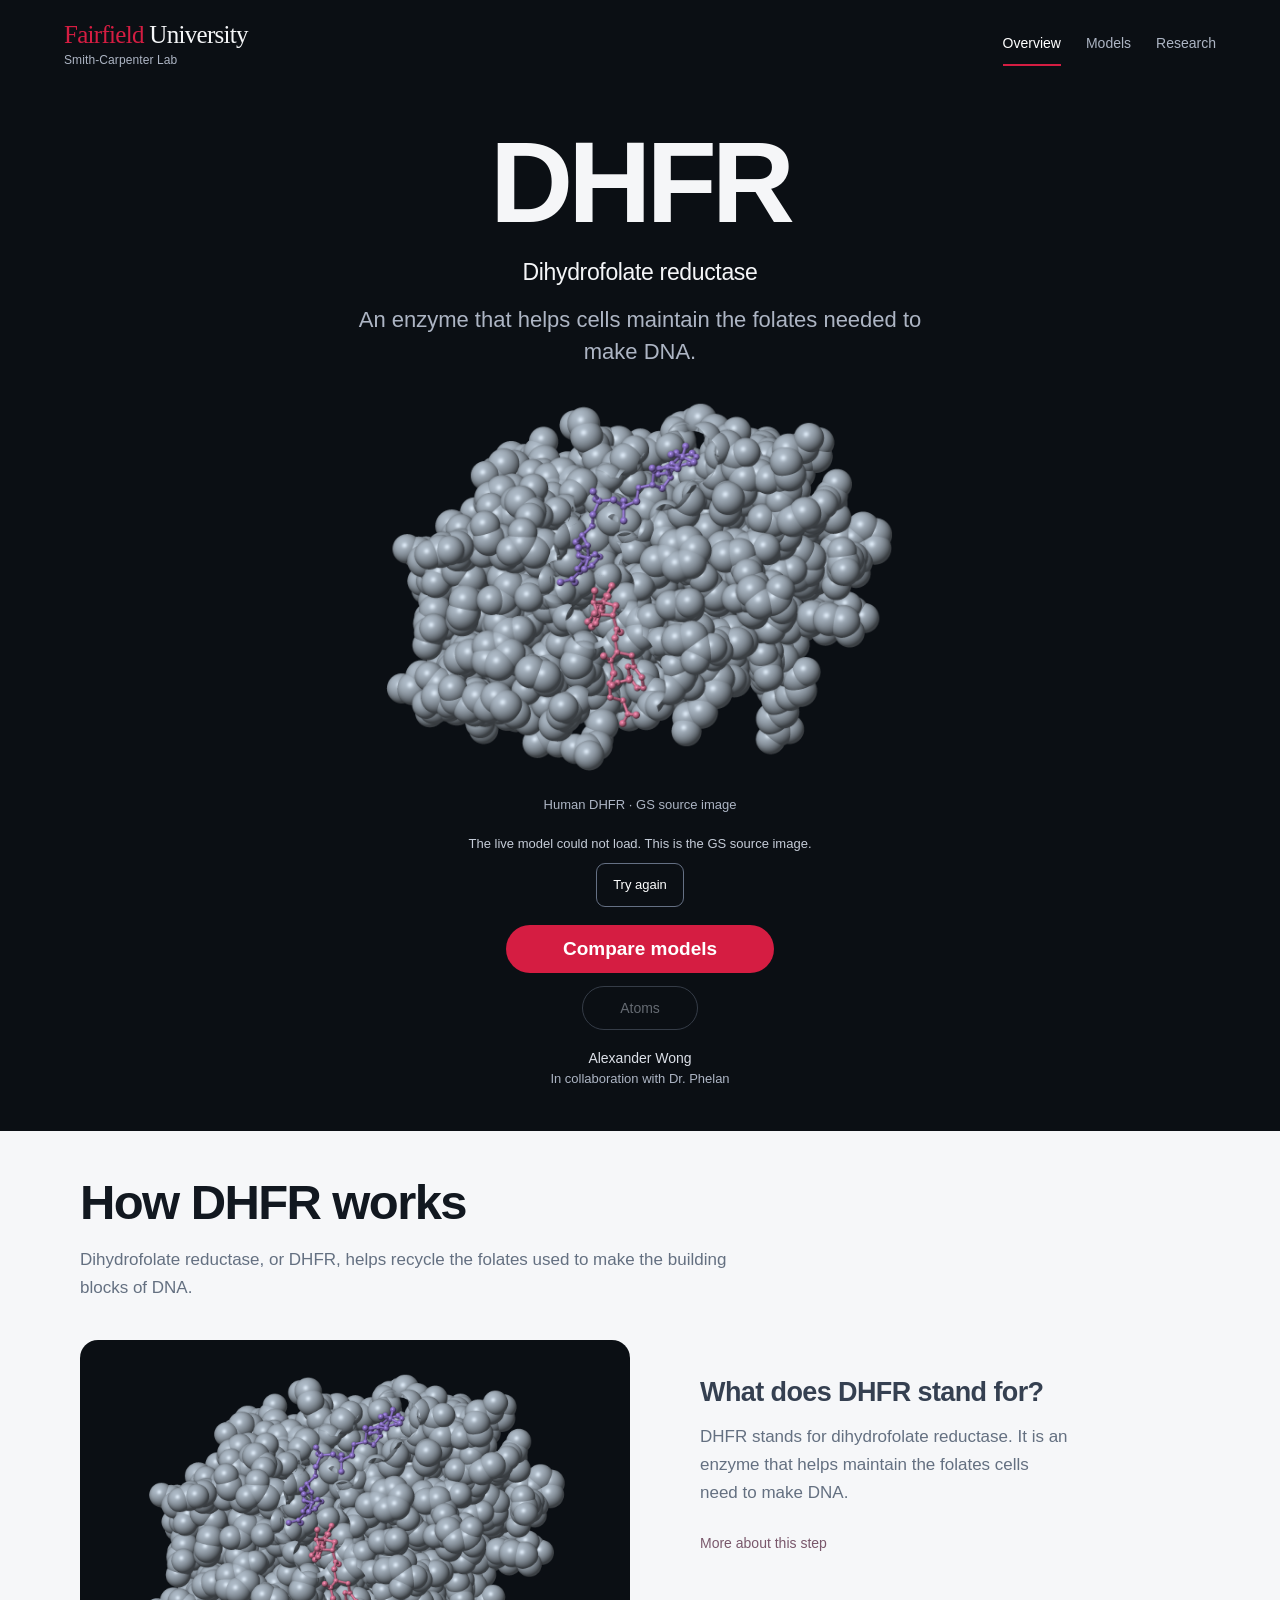
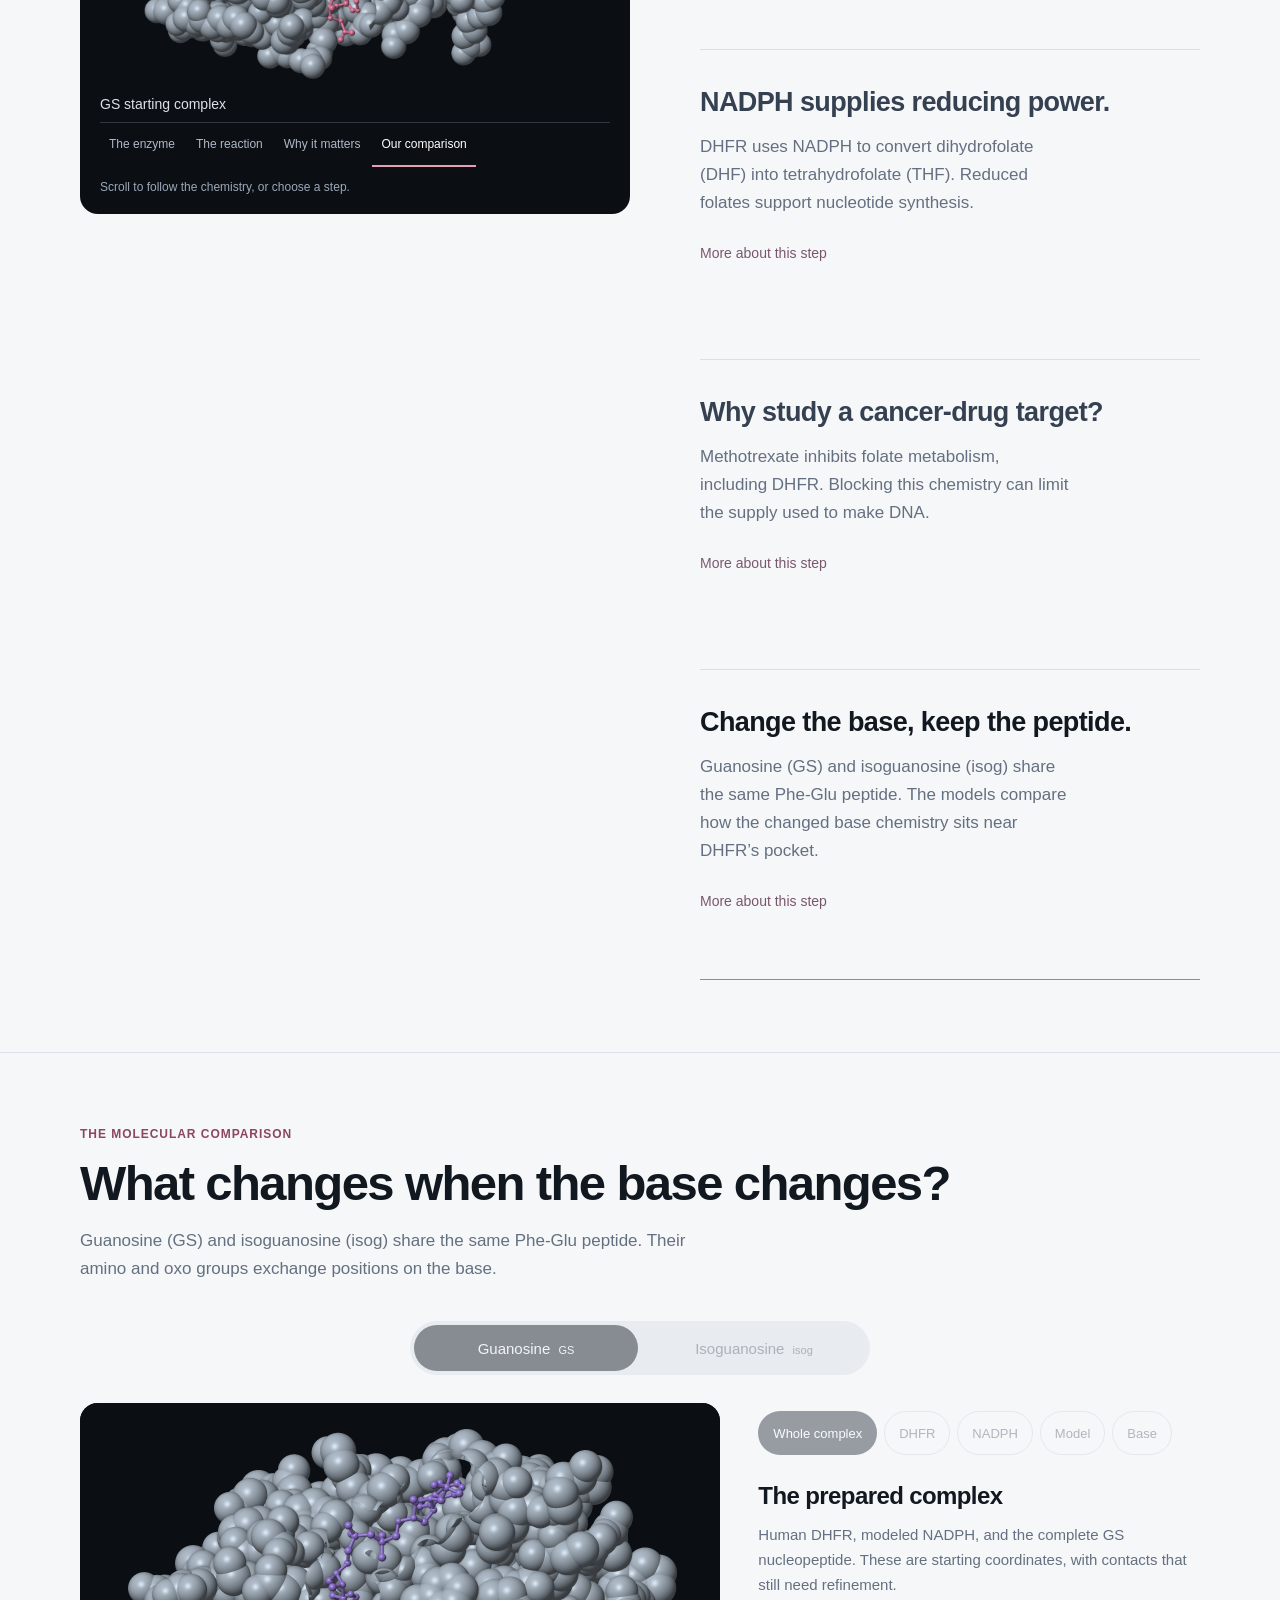
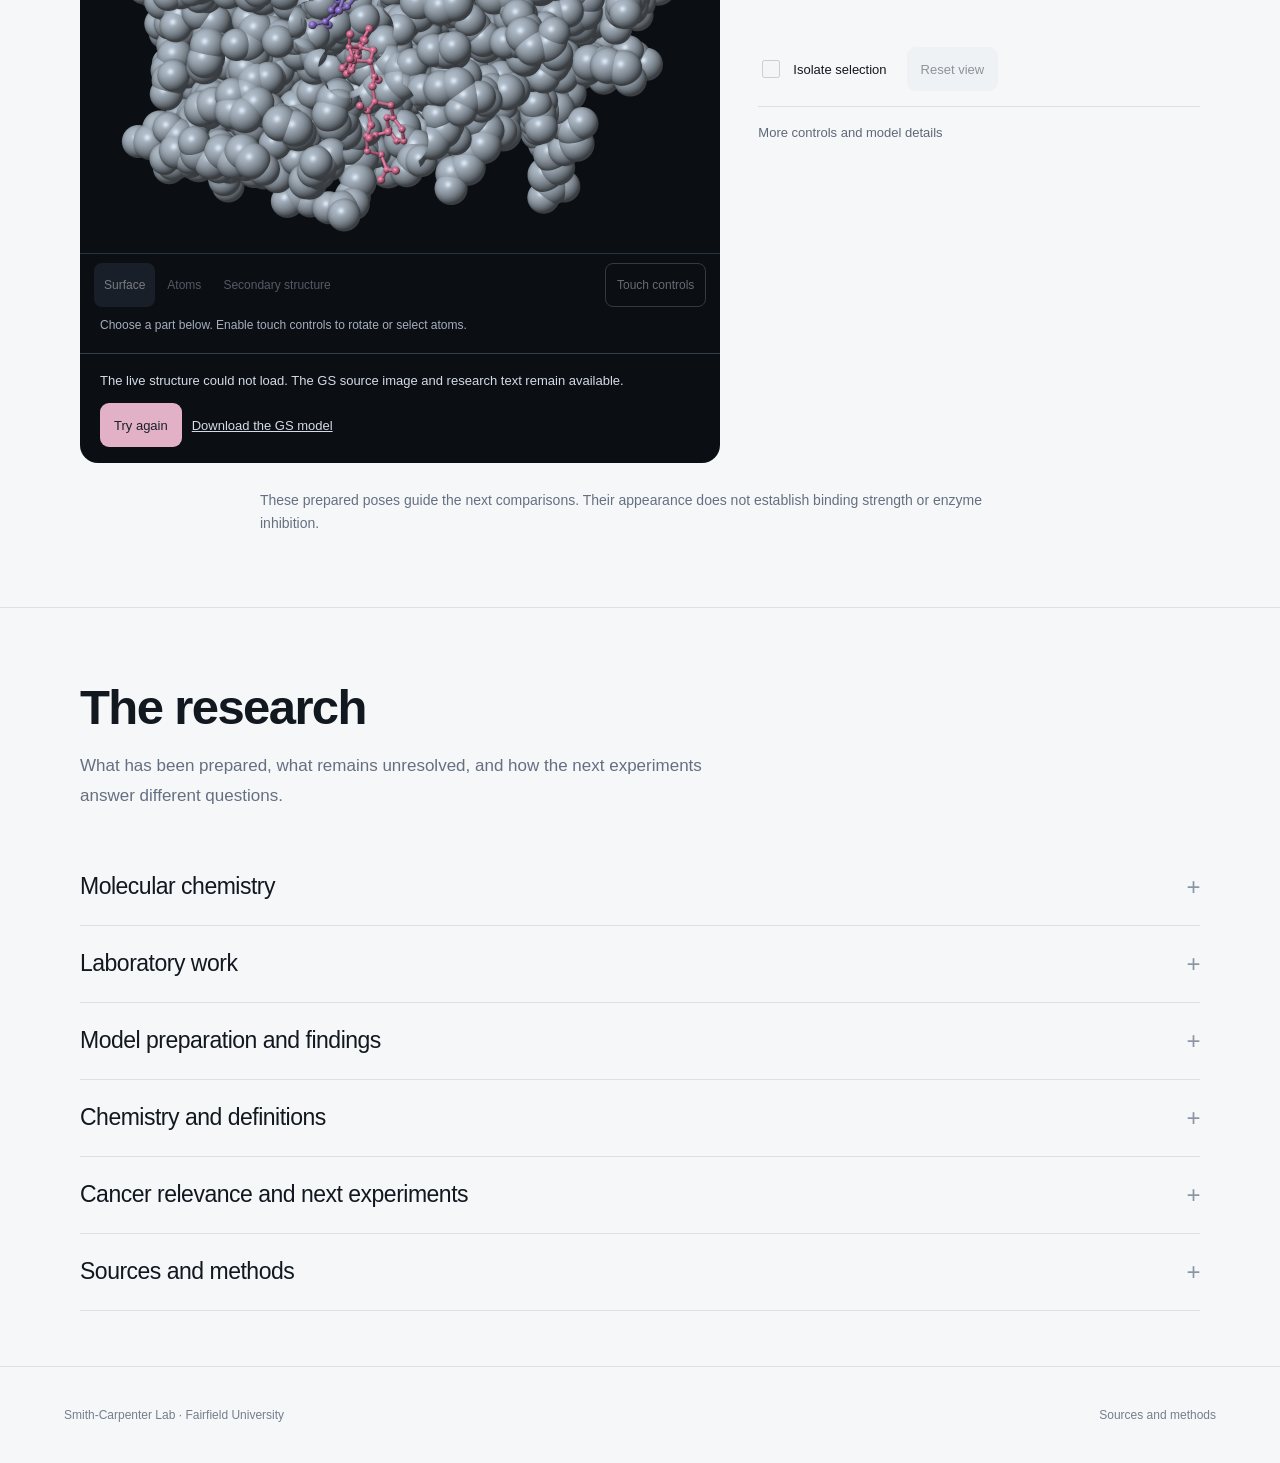
==== commit c21648e7: "Redesign DHFR research page around the molecule Introduce dihydrofolate reductase, add scroll-and-ta" ====
--- a/index.html
+++ b/index.html
@@ -1,66 +1,92 @@
 <!doctype html>
 <html lang="en" prefix="og: https://ogp.me/ns#">
 <head>
-  <meta charset="utf-8"><meta name="viewport" content="width=device-width,initial-scale=1,viewport-fit=cover">
-  <meta name="color-scheme" content="light"><title>DHFR models | Fairfield University</title>
-  <meta name="description" content="Explore GS and isog models at human DHFR, with an animated explanation of folate chemistry, DNA synthesis and the next experiments.">
+  <meta charset="utf-8">
+  <meta name="viewport" content="width=device-width,initial-scale=1,viewport-fit=cover">
+  <title>DHFR | Fairfield University</title>
+  <meta name="description" content="Dihydrofolate reductase (DHFR) helps maintain the folates cells need to make DNA. Explore guanosine and isoguanosine models from Fairfield University.">
   <meta name="author" content="Alexander Wong">
-  <meta name="theme-color" content="#f7f8fb">
+  <meta name="theme-color" content="#0b0f14">
+  <meta name="color-scheme" content="dark light">
   <link rel="canonical" href="https://alexw4123.github.io/dhfr-cinematic-viewer/">
   <meta property="og:type" content="website">
-  <meta property="og:title" content="DHFR models | Fairfield University">
-  <meta property="og:description" content="Explore GS and isog models at human DHFR, with an animated explanation of folate chemistry, DNA synthesis and the next experiments.">
+  <meta property="og:title" content="DHFR | Fairfield University">
+  <meta property="og:description" content="Dihydrofolate reductase, two nucleopeptide models, and the experiments needed to test them. Smith-Carpenter Lab, in collaboration with Dr. Phelan.">
   <meta property="og:site_name" content="Smith-Carpenter Lab | Fairfield University">
   <meta property="og:url" content="https://alexw4123.github.io/dhfr-cinematic-viewer/">
-  <meta property="og:image" content="https://alexw4123.github.io/dhfr-cinematic-viewer/assets/share-card.jpg?v=20261024-clear-v5">
+  <meta property="og:image" content="https://alexw4123.github.io/dhfr-cinematic-viewer/assets/share-card.jpg?v=20261028-dhfr-v6">
   <meta property="og:image:type" content="image/jpeg">
   <meta property="og:image:width" content="1200">
   <meta property="og:image:height" content="630">
-  <meta property="og:image:alt" content="DHFR models, Fairfield University lab credit and a projection of the actual atomic structural model.">
+  <meta property="og:image:alt" content="DHFR research models, Fairfield University and Smith-Carpenter Lab.">
   <meta name="twitter:card" content="summary_large_image">
-  <meta name="twitter:title" content="DHFR models | Fairfield University">
-  <meta name="twitter:description" content="Explore GS and isog models at human DHFR, with an animated explanation of folate chemistry, DNA synthesis and the next experiments.">
-  <meta name="twitter:image" content="https://alexw4123.github.io/dhfr-cinematic-viewer/assets/share-card.jpg?v=20261024-clear-v5">
-  <link rel="stylesheet" href="style.css?v=20261024-clear-v5"><link rel="stylesheet" href="engine-styles.css?v=20261024-clear-v5">
-  <link rel="stylesheet" href="story-ui.css?v=20261024-clear-v5"><link rel="stylesheet" href="story-scene.css?v=20261024-clear-v5">
-  <link rel="stylesheet" href="iphone-polish.css?v=20261024-clear-v5">
-  <script defer src="story-data.js?v=20261024-clear-v5"></script><script defer src="story-scene.js?v=20261024-clear-v5"></script><script defer src="story-ui.js?v=20261024-clear-v5"></script>
-  <script defer src="site-config.js?v=20261024-clear-v5"></script>
-  <script defer src="assets/ngl.js?v=20261024-clear-v5"></script><script defer src="content.js?v=20261024-clear-v5"></script>
-  <script defer src="application-data.js?v=20261024-clear-v5"></script><script defer src="application-ui.js?v=20261024-clear-v5"></script>
-  <script defer src="figures-data.js?v=20261024-clear-v5"></script>
-  <script defer src="molecule-engine.js?v=20261024-clear-v5"></script><script defer src="app.js?v=20261024-clear-v5"></script>
-  <link rel="stylesheet" href="page-layout.css?v=20261024-clear-v5">
+  <meta name="twitter:title" content="DHFR | Fairfield University">
+  <meta name="twitter:description" content="What dihydrofolate reductase does, why its chemistry matters, and how GS and isog models compare.">
+  <meta name="twitter:image" content="https://alexw4123.github.io/dhfr-cinematic-viewer/assets/share-card.jpg?v=20261028-dhfr-v6">
+  <link rel="stylesheet" href="research-v6.css?v=20261028-dhfr-v6">
+  <script defer src="assets/ngl.js"></script>
+  <script defer src="content.js?v=20261028-dhfr-v6"></script>
+  <script defer src="application-data.js?v=20261028-dhfr-v6"></script>
+  <script defer src="molecule-engine.js?v=20261028-dhfr-v6"></script>
+  <script defer src="research-sections.js?v=20261028-dhfr-v6"></script>
+  <script defer src="app.js?v=20261028-dhfr-v6"></script>
 </head>
 <body>
-  <a class="skip" href="#main">Skip to research</a>
-  <header class="site-header">
-    <a class="site-brand" href="#overview"><span>Fairfield University</span><small>Smith-Carpenter Lab</small></a>
-    <nav id="section-nav" aria-label="Page sections"><a href="#overview" aria-current="page">Overview</a><a href="#how-it-works">How it works</a><a href="#research">Research &amp; results</a></nav>
+  <a class="skip-link" href="#main">Skip to research</a>
+  <header class="site-header" id="site-header">
+    <a class="site-brand" href="#overview" aria-label="Fairfield University, Smith-Carpenter Lab"><span><b>Fairfield</b> University</span><small>Smith-Carpenter Lab</small></a>
+    <nav aria-label="Page sections"><a href="#overview" aria-current="page">Overview</a><a href="#models">Models</a><a href="#research">Research</a></nav>
   </header>
   <main id="main" tabindex="-1">
-    <header id="overview" class="project-heading"><span id="project-label" class="eyebrow"></span><h1 id="project-title">DHFR models</h1><p id="project-credit" class="credit"></p><details id="project-about" class="project-about"><summary>Full research title</summary><p id="full-project-title"></p></details></header>
-    <section class="overview-intro" aria-labelledby="question"><h2 id="question"></h2><p id="intro-copy"></p></section>
-    <section id="atomic-section" class="page-section" aria-labelledby="atomic-heading">
-      <header class="section-heading"><h2 id="atomic-heading">Atomic structure</h2><p>Drag to rotate. Select a part to see what it does.</p></header>
-      <div class="overview-grid">
-        <section class="molecule-card" aria-labelledby="molecule-title">
-          <div class="molecule-top"><h3 id="molecule-title"></h3><div class="model-switch" id="model-switch" aria-label="Choose model"><button data-model="gs" aria-pressed="true">GS</button><button data-model="isog" aria-pressed="false">isog</button></div></div>
-          <div class="viewer-wrap"><div id="molecular-viewport" tabindex="0" role="img" aria-label="Interactive atomic structure. Arrow keys rotate, plus and minus zoom, Home resets."></div><div id="load-state" class="load-state" role="status"><span id="load-message">Loading the model…</span><button id="retry-load" hidden>Try again</button></div></div>
-          <div class="viewer-toolbar"><div class="representation" aria-label="Molecular representation"><button data-mode="atomic" aria-pressed="true">Atoms</button><button data-mode="secondary" aria-pressed="false">Secondary structure</button></div><div class="camera"><button id="zoom-out" aria-label="Zoom out">−</button><button id="zoom-in" aria-label="Zoom in">+</button><button id="reset-view">Reset</button></div></div>
-          <details class="viewer-details"><summary>Model details</summary><div class="viewer-meta"><span id="structure-counts"></span><p id="structure-caption"></p><div class="advanced-view"><button id="motion-toggle" type="button" aria-pressed="false">Rotate view</button><span id="motion-status" class="visually-hidden" role="status" aria-live="polite"></span></div></div></details>
-        </section>
-        <aside class="structure-notes">
-          <section class="component-card"><div class="component-head"><h3>Explore the structure</h3><label class="isolate"><input type="checkbox" id="isolate"> Isolate</label></div><div id="component-buttons" class="component-buttons" aria-label="Highlight a component"></div><div id="component-caption" aria-live="polite"><h4 id="selection-title"></h4><p id="selection-copy"></p><small id="selection-count" class="visually-hidden"></small></div></section>
-          <section class="next-card"><h3>Next experiment</h3><p id="next-copy"></p></section>
-          <button id="return-to-story" class="return-story" hidden>Back to How it works ↓</button>
+    <section class="hero" id="overview" aria-labelledby="hero-title">
+      <div class="hero-copy"><h1 id="hero-title">DHFR</h1><p class="hero-expansion">Dihydrofolate reductase</p><p class="hero-intro">An enzyme that helps cells maintain the folates needed to make DNA.</p></div>
+      <div class="molecule-slot hero-molecule" data-slot="hero">
+        <img class="source-image" src="assets/dhfr-surface-source.png" alt="Source GS complex: silver human DHFR surface, rose nucleopeptide model, and violet NADPH" width="2400" height="1800" fetchpriority="high">
+        <div id="molecular-viewport" class="molecular-viewport" tabindex="-1" role="img" aria-label="Source model of human dihydrofolate reductase"></div>
+      </div>
+      <p class="hero-caption">Human DHFR <span aria-hidden="true">·</span> <span id="hero-model-label">GS model</span></p>
+      <div id="opening-load-failure" class="opening-load-failure" role="alert" hidden><p>The live model could not load. This is the GS source image.</p><button id="retry-opening" type="button">Try again</button></div>
+      <a class="primary-action" href="#models">Compare models</a>
+      <button class="hero-atoms" id="hero-atoms" type="button" aria-pressed="false">Atoms</button>
+      <p class="hero-credit"><span>Alexander Wong</span><span>In collaboration with Dr. Phelan</span></p>
+      <p id="model-load-status" class="sr-only" role="status" aria-live="polite">Loading the verified source model.</p>
+    </section>
+    <section class="how-section light-section" id="how-it-works" aria-labelledby="how-title">
+      <header class="section-heading"><h2 id="how-title">How DHFR works</h2><p>Dihydrofolate reductase, or DHFR, helps recycle the folates used to make the building blocks of DNA.</p></header>
+      <div class="how-layout">
+        <div class="how-visual">
+          <div class="molecule-slot how-molecule" data-slot="how"><img class="source-image" src="assets/dhfr-surface-source.png" alt="GS complex shown as a structural reference" width="2400" height="1800" loading="lazy"></div>
+          <p class="how-view-label" id="how-view-label">Human DHFR</p>
+          <p class="reaction-equation" id="reaction-equation" hidden>DHF + NADPH + H⁺ <span aria-label="yields">→</span> THF + NADP⁺</p>
+          <div class="chapter-navigation" id="chapter-navigation" aria-label="Choose an explanation step"></div>
+          <button id="resume-guided" class="text-button" type="button" hidden>Resume guided view</button>
+          <p class="how-note">Scroll to follow the chemistry, or choose a step.</p>
+        </div>
+        <div class="chapter-list" id="chapter-list"></div>
+      </div>
+    </section>
+    <section class="models-section light-section" id="models" aria-labelledby="models-title">
+      <header class="section-heading"><p class="section-kicker">The molecular comparison</p><h2 id="models-title">What changes when the base changes?</h2><p>Guanosine (GS) and isoguanosine (isog) share the same Phe-Glu peptide. Their amino and oxo groups exchange positions on the base.</p></header>
+      <div class="model-choices" aria-label="Choose a model"><button type="button" data-model="gs" aria-pressed="true">Guanosine <span>GS</span></button><button type="button" data-model="isog" aria-pressed="false">Isoguanosine <span>isog</span></button></div>
+      <div class="model-explorer">
+        <div class="explorer-main">
+          <div class="molecule-slot model-molecule" data-slot="models"><img class="source-image" src="assets/dhfr-surface-source.png" alt="Source GS complex with human DHFR and modeled NADPH" width="2400" height="1800" loading="lazy"></div>
+          <div class="explorer-toolbar"><div class="mode-options" aria-label="Molecular representation"><button type="button" data-mode="surface" aria-pressed="true">Surface</button><button type="button" data-mode="atomic" aria-pressed="false">Atoms</button><button type="button" data-mode="secondary" aria-pressed="false">Secondary structure</button></div><button type="button" id="interaction-toggle" aria-pressed="false">Touch controls</button></div>
+          <p class="interaction-hint" id="interaction-hint">Choose a part below. Enable touch controls to rotate or select atoms.</p>
+          <div id="load-failure" class="load-failure" hidden><p>The live structure could not load. The GS source image and research text remain available.</p><button id="retry-load" type="button">Try again</button><a href="assets/dhfr-gs-connected.pdb" download>Download the GS model</a></div>
+        </div>
+        <aside class="explorer-caption">
+          <div class="component-options" id="component-options" aria-label="Highlight a molecular component"><button type="button" data-component="all" aria-pressed="true">Whole complex</button><button type="button" data-component="protein" aria-pressed="false">DHFR</button><button type="button" data-component="nadph" aria-pressed="false">NADPH</button><button type="button" data-component="candidate" aria-pressed="false">Model</button><button type="button" data-component="base" aria-pressed="false">Base</button></div>
+          <div class="selection-caption" aria-live="polite"><h3 id="selection-title">The prepared complex</h3><p id="selection-copy">Human DHFR, modeled NADPH, and the complete GS nucleopeptide. These are starting coordinates, with contacts that still need refinement.</p></div>
+          <div class="explorer-controls"><label><input type="checkbox" id="isolate" disabled> Isolate selection</label><button type="button" id="reset-view">Reset view</button></div>
+          <details class="model-details"><summary>More controls and model details</summary><div class="detail-controls"><button type="button" id="zoom-in">Zoom in</button><button type="button" id="zoom-out">Zoom out</button></div><div class="component-options"><button type="button" data-component="ribose">Ribose</button><button type="button" data-component="linker">Linker</button><button type="button" data-component="phenylalanine">Phe</button><button type="button" data-component="glutamate">Glu</button><button type="button" data-component="changedBaseGroups">Changed groups</button></div><p id="structure-counts">Each complex contains 3,153 atoms and 3,195 explicit bonds.</p><p>The surface view cuts away part of the protein to reveal the pocket. No source coordinates are changed. Atoms and secondary structure use the complete model.</p><p>Arrow keys rotate, + and − zoom, and Home resets when touch controls are enabled and the structure has keyboard focus.</p></details>
         </aside>
       </div>
+      <p class="model-context">These prepared poses guide the next comparisons. Their appearance does not establish binding strength or enzyme inhibition.</p>
     </section>
-    <section id="how-it-works" class="page-section" aria-labelledby="how-heading"><header class="section-heading"><h2 id="how-heading">How it works</h2><p>Follow DHFR chemistry through inhibition and the supply needed for DNA synthesis.</p></header><div id="story-host"></div></section>
-    <section id="research" class="page-section" aria-labelledby="research-heading"><header class="section-heading"><h2 id="research-heading">Research &amp; results</h2><p id="relevance-copy"></p></header><div id="section-content"></div></section>
-    <footer><span>Smith-Carpenter Lab · Fairfield University</span><a href="#research-sources">Sources and methods</a></footer>
+    <section class="research-section light-section" id="research" aria-labelledby="research-title"><header class="section-heading"><h2 id="research-title">The research</h2><p>What has been prepared, what remains unresolved, and how the next experiments answer different questions.</p></header><div id="research-content"></div></section>
+    <footer class="site-footer"><span>Smith-Carpenter Lab <span aria-hidden="true">·</span> Fairfield University</span><a href="#research-sources">Sources and methods</a></footer>
   </main>
-  <dialog id="figure-dialog"><button id="close-figure" aria-label="Close figure">Close ×</button><img id="figure-image" alt=""><p id="figure-caption"></p><a id="figure-source" target="_blank" rel="noopener">Open source ↗</a></dialog>
+  <noscript><p class="noscript-note">The source images and opening explanation are available without JavaScript. Enable JavaScript to compare the live structures and open the research records.</p></noscript>
 </body>
 </html>
--- a/research-v6.css
+++ b/research-v6.css
@@ -0,0 +1,17 @@
+:root{--dark:#0b0f14;--paper:#f6f7f9;--ink:#121820;--muted:#647081;--light-ink:#f5f6f8;--light-muted:#adb5c4;--red:#d51d42;--rose:#e5a0b5;--violet:#aaa0d5;--line:#dce0e6;--radius:18px;font-family:-apple-system,BlinkMacSystemFont,"Segoe UI",Arial,sans-serif;color:var(--ink);background:var(--paper);font-synthesis:none;scroll-behavior:smooth}
+*{box-sizing:border-box}body{margin:0}button,a,input,summary{-webkit-tap-highlight-color:transparent}button,input{font:inherit}button,a,summary{touch-action:manipulation}button{cursor:pointer}a{color:inherit;text-decoration:none}button{border:0}button:disabled{opacity:.45;cursor:wait}button:focus-visible,a:focus-visible,summary:focus-visible,input:focus-visible{outline:3px solid var(--rose);outline-offset:4px}button[hidden],[hidden]{display:none!important}p,h1,h2,h3,h4{margin:0}p{line-height:1.65}abbr{text-decoration:none}button{min-height:44px}button,a{color:inherit}.sr-only{position:absolute!important;width:1px;height:1px;padding:0;margin:-1px;overflow:hidden;clip:rect(0,0,0,0);white-space:nowrap;border:0}.skip-link{position:fixed;z-index:50;top:6px;left:8px;padding:12px 16px;background:white;color:var(--ink);transform:translateY(-150%)}.skip-link:focus{transform:none}
+.site-header{height:88px;padding:18px max(5vw,24px);display:flex;align-items:center;justify-content:space-between;gap:28px;background:var(--dark);color:var(--light-ink);position:relative;z-index:10}.site-brand{display:flex;flex-direction:column;min-height:44px;justify-content:center;flex-shrink:0}.site-brand>span{font:25px/1.1 Georgia,"Times New Roman",serif;letter-spacing:-.7px;white-space:nowrap}.site-brand b{font-weight:400;color:var(--red)}.site-brand small{font-size:12px;color:var(--light-muted);margin-top:5px;letter-spacing:.1px}.site-header nav{display:flex;gap:25px}.site-header nav a{display:flex;align-items:center;min-height:44px;font-size:14px;color:var(--light-muted);border-bottom:2px solid transparent}.site-header nav a[aria-current=page]{color:white;border-color:var(--red)}
+.hero{background:var(--dark);color:var(--light-ink);padding:30px 20px 42px;text-align:center;overflow:hidden;display:flex;align-items:center;flex-direction:column}.hero-copy{position:relative;z-index:1;max-width:600px}.hero h1{font-size:clamp(76px,9vw,118px);font-weight:700;line-height:1.05;letter-spacing:-5px}.hero-expansion{font-size:clamp(17px,2vw,23px);font-weight:500;margin-top:11px;letter-spacing:-.35px}.hero-intro{font-size:clamp(17px,1.8vw,22px);font-weight:350;line-height:1.45;color:var(--light-muted);max-width:500px;margin:12px auto 0}.molecule-slot{position:relative;isolation:isolate;background:var(--dark);overflow:hidden}.source-image{width:100%;height:100%;object-fit:contain;display:block}.hero-molecule{width:min(760px,93vw);height:380px;margin:15px 0 0}.molecular-viewport{position:absolute!important;inset:0;width:100%;height:100%;overflow:hidden;isolation:isolate;background:var(--dark);touch-action:pan-y pinch-zoom;opacity:0;transition:opacity .22s}.molecular-viewport[data-model-ready=true]{opacity:1}.research-molecule-canvas{position:absolute;inset:0;width:100%;height:100%}.research-molecule canvas{display:block;outline:none}.molecule-slot:not([data-interactive=true]) .molecular-viewport{pointer-events:none}.molecule-slot[data-interactive=true] .molecular-viewport{pointer-events:auto;touch-action:none}.molecule-slot[data-interactive=true] canvas{cursor:grab}.molecule-slot[data-interactive=true] canvas:active{cursor:grabbing}.hero-caption{font-size:13px;color:var(--light-muted);margin:4px 0 18px}.primary-action{background:var(--red);color:white;min-height:48px;padding:13px 30px;border-radius:999px;display:inline-flex;align-items:center;justify-content:center;font-size:19px;font-weight:600;width:268px;transition:background .2s,transform .2s}.primary-action:hover{background:#e3274e;transform:translateY(-1px)}.hero-atoms{background:transparent;color:#d1d8e3;border:1px solid #687386;border-radius:999px;min-width:116px;padding:9px 24px;margin-top:13px;font-size:14px}.hero-atoms[aria-pressed=true]{background:#24303e;color:white}.hero-credit{font-size:13px;line-height:1.45;color:var(--light-muted);margin-top:17px;display:flex;flex-direction:column}.hero-credit span:first-child{color:#dce0e8;font-size:14px;margin-bottom:2px}
+.light-section{background:var(--paper);padding:72px max(5vw,24px);scroll-margin-top:18px}.section-heading{max-width:760px;margin:0 auto 38px}.section-heading h2{font-size:clamp(32px,4vw,49px);line-height:1.12;letter-spacing:-1.6px;font-weight:650}.section-heading>p:not(.section-kicker){margin-top:16px;font-size:17px;color:var(--muted);max-width:650px}.section-kicker{font-size:12px;font-weight:600;letter-spacing:.08em;text-transform:uppercase;color:#8c465e;margin-bottom:12px}.how-section{padding-top:44px}.how-layout{max-width:1120px;margin:auto;display:grid;grid-template-columns:minmax(0,1.1fr) minmax(0,1fr);gap:70px;align-items:start}.how-visual{background:var(--dark);color:var(--light-ink);border-radius:var(--radius);padding:15px 20px 18px;position:sticky;top:22px;overflow:hidden}.how-molecule{height:340px}.how-view-label{font-size:14px;line-height:1.4;font-weight:500;margin:0 0 8px;color:#dce1eb}.reaction-equation{font-size:16px;line-height:1.6;color:var(--rose);padding-bottom:8px}.chapter-navigation{display:flex;gap:3px;flex-wrap:wrap;border-top:1px solid #2f3743}.chapter-navigation button{background:transparent;color:#aeb8c8;font-size:12px;padding:10px 9px;border-bottom:2px solid transparent}.chapter-navigation button[aria-current=step]{color:white;border-bottom-color:var(--rose)}.how-note{font-size:12px;line-height:1.5;margin-top:11px;color:#9ba8b9}.text-button{background:transparent;text-decoration:underline;text-underline-offset:4px;padding:5px 0;font-size:13px;color:var(--rose)}.chapter-step{padding:36px 0;min-height:310px;opacity:.55;transition:opacity .2s;border-bottom:1px solid var(--line);scroll-margin-top:25px}.chapter-step[data-active=true]{opacity:1}.chapter-step h3{font-size:27px;line-height:1.2;letter-spacing:-.6px;margin-bottom:15px}.chapter-step>p{font-size:17px;color:var(--muted);max-width:39ch}.chapter-step details{margin-top:14px;font-size:14px}.chapter-step summary{min-height:44px;display:flex;align-items:center;cursor:pointer;color:#79576b}.chapter-step details p{font-size:14px;line-height:1.7;color:var(--muted)}.chapter-source{display:block;font-size:12px;margin-top:10px;line-height:1.6;color:var(--muted)}.chapter-source[href]{text-decoration:underline;text-underline-offset:3px}
+.models-section{border-top:1px solid var(--line)}.model-choices{max-width:460px;margin:0 auto 28px;display:flex;background:#e8ebf0;padding:4px;border-radius:999px;gap:4px}.model-choices button{flex:1;border-radius:999px;padding:11px 12px;background:transparent;color:#626d7b;font-size:15px;min-height:46px}.model-choices button span{font-size:11px;display:inline;margin-left:4px}.model-choices button[aria-pressed=true]{background:var(--ink);color:white}.model-choices button[data-model=isog][aria-pressed=true]{background:#666080}.model-explorer{max-width:1120px;margin:auto;display:grid;grid-template-columns:minmax(0,1.45fr) minmax(280px,1fr);gap:38px}.explorer-main{background:var(--dark);color:var(--light-ink);border-radius:var(--radius);overflow:hidden;align-self:start}.model-molecule{height:450px}.explorer-toolbar{display:flex;gap:10px;align-items:center;justify-content:space-between;padding:9px 14px;border-top:1px solid #283440;flex-wrap:wrap}.mode-options{display:flex;gap:2px;flex-wrap:wrap}.mode-options button{padding:8px 10px;background:transparent;color:#adb5c4;font-size:12px;border-radius:8px}.mode-options button[aria-pressed=true]{color:white;background:#293340}.explorer-toolbar>button{font-size:12px;background:transparent;border:1px solid #657084;color:#d2dbe7;border-radius:8px;padding:8px 11px}.explorer-toolbar>button[aria-pressed=true]{background:#cfb0c8;color:#0b0f14;border-color:transparent}.interaction-hint{font-size:12px;color:#a4aebe;padding:0 20px 17px;line-height:1.6}.explorer-caption{padding:8px 0}.component-options{display:flex;flex-wrap:wrap;gap:7px}.component-options button{background:transparent;border:1px solid #cfd4dd;border-radius:999px;color:#5c6879;font-size:13px;padding:8px 14px}.component-options button[aria-pressed=true]{background:#252c38;color:white;border-color:transparent}.selection-caption{margin-top:27px;min-height:150px}.selection-caption h3{font-size:24px;letter-spacing:-.6px;line-height:1.2;margin-bottom:12px}.selection-caption p{font-size:15px;color:var(--muted)}.explorer-controls{display:flex;align-items:center;gap:20px;flex-wrap:wrap;margin:15px 0}.explorer-controls label{min-height:44px;display:flex;gap:10px;align-items:center;font-size:13px;cursor:pointer}.explorer-controls input{width:18px;height:18px;accent-color:#a65b79}.explorer-controls button,.detail-controls button{background:#e7eaf0;border-radius:9px;font-size:13px;padding:10px 14px}.model-details{border-top:1px solid var(--line);margin-top:14px}.model-details summary{display:flex;align-items:center;min-height:50px;font-size:13px;cursor:pointer;color:#5f6878}.model-details p{font-size:13px;color:var(--muted);margin:12px 0}.detail-controls{display:flex;gap:8px;margin-bottom:13px}.model-context{max-width:760px;margin:26px auto 0;font-size:14px;color:var(--muted)}.load-failure{padding:16px 20px;border-top:1px solid #35404e;color:#d4dbe5;font-size:13px}.load-failure button{background:#e3b1c5;color:#19212b;border-radius:9px;padding:8px 14px;margin:12px 10px 0 0}.load-failure a{display:inline-flex;align-items:center;min-height:44px;text-decoration:underline}
+.research-section{border-top:1px solid var(--line);padding-bottom:55px}.research-section>.section-heading{max-width:1120px}.research-section #research-content{max-width:1120px;margin:auto}.research-record,.research-section details.research-detail{border-bottom:1px solid var(--line)}.research-record>summary,.research-section details.research-detail>summary{display:flex;justify-content:space-between;gap:20px;align-items:center;min-height:76px;padding:18px 0;list-style:none;cursor:pointer;font-size:23px;font-weight:500;letter-spacing:-.5px}.research-section summary::-webkit-details-marker{display:none}.research-section summary::after{content:'+';font-size:24px;font-weight:300;color:#8c95a3}.research-section details[open]>summary::after{content:'−'}.research-body,.research-detail-body{padding:5px 0 32px;max-width:100%}.research-body>p,.research-detail-body>p{color:var(--muted);font-size:15px;max-width:760px;margin:12px 0}.research-section h3{font-size:20px;letter-spacing:-.4px;margin:23px 0 10px;line-height:1.3}.research-section h4{font-size:16px;margin:20px 0 8px}.research-section p,.research-section li{font-size:15px;color:var(--muted);line-height:1.75}.research-section ul,.research-section ol{padding-left:22px;margin:12px 0}.research-section li{padding:4px 0}.research-section a[href]{text-decoration:underline;text-underline-offset:3px;overflow-wrap:anywhere}.research-section button{background:#e7eaf0;color:#364052;border-radius:9px;padding:9px 14px;margin:8px 8px 8px 0;font-size:13px}.research-section code{white-space:normal;font-size:14px;color:#554d75}.research-grid{display:grid;grid-template-columns:repeat(2,minmax(0,1fr));gap:18px 38px}.research-unit{padding:12px 0;border-bottom:1px solid var(--line)}.research-unit h3{margin-top:8px}.research-fields{margin:10px 0;display:grid;grid-template-columns:repeat(2,minmax(0,1fr));gap:16px 28px}.research-fields>div{min-width:0}.research-fields dt{font-size:12px;color:#8c566e;margin-bottom:5px}.research-fields dd{margin:0;font-size:14px;line-height:1.65;color:var(--muted)}.research-table-wrap{overflow:auto;max-width:100%;margin:20px 0}.research-section table{width:100%;border-collapse:collapse;text-align:left;min-width:620px;font-size:14px}.research-section th,.research-section td{padding:14px 18px 14px 0;border-bottom:1px solid var(--line);vertical-align:top;line-height:1.65}.research-section th{font-weight:600;color:#343d4a}.research-section td{color:var(--muted)}.research-source-list{padding:0;list-style:none}.research-source-list li{border-bottom:1px solid var(--line);padding:13px 0}.research-source-list small{display:block;font-size:12px;margin-top:3px}.research-reference,.research-source{display:block;font-size:12px!important;line-height:1.65;margin-top:10px;color:#7c8492!important}.research-note{border-left:2px solid #d8b3c5;padding-left:16px;margin:18px 0;color:#626b7d}.site-footer{padding:26px max(5vw,24px);background:var(--paper);display:flex;align-items:center;justify-content:space-between;gap:18px;border-top:1px solid var(--line);font-size:12px;color:#747e8d}.site-footer a{min-height:44px;display:flex;align-items:center}.noscript-note{padding:20px;font-size:14px;background:#e9e2e8;color:#1f2734}
+@media(min-width:1200px){.hero-molecule{height:410px;margin-top:12px}.hero{padding-top:34px}.hero-copy{max-width:650px}.hero-intro{max-width:570px}.hero-credit{margin-top:18px}.section-heading{max-width:1120px}.how-section>.section-heading{padding-right:32%}}
+@media(max-width:850px){.site-header{height:76px;padding:12px 22px;gap:15px}.site-brand>span{font-size:22px}.site-brand small{font-size:11px}.site-header nav{gap:20px}.site-header nav a{font-size:13px}.hero{padding-top:29px}.hero h1{font-size:88px}.hero-intro{font-size:19px;max-width:430px}.hero-molecule{height:340px;width:min(650px,100vw)}.light-section{padding:50px 24px}.how-layout{gap:28px}.how-visual{padding:12px 14px}.how-molecule{height:270px}.chapter-step h3{font-size:23px}.chapter-step>p{font-size:16px}.model-explorer{grid-template-columns:1fr;gap:23px}.model-molecule{height:400px}.selection-caption{min-height:0}.model-details p{max-width:65ch}.research-grid{gap:18px 24px}}
+@media(max-width:540px){.site-header{height:69px;padding:10px 20px;gap:10px;align-items:center}.site-brand>span{font-size:21px;letter-spacing:-.8px}.site-brand small{font-size:10px;letter-spacing:0;margin-top:4px}.site-header nav{gap:14px;flex-shrink:0}.site-header nav a{font-size:11px;min-height:44px}.hero{padding:21px 0 28px}.hero-copy{padding:0 23px}.hero h1{font-size:74px;letter-spacing:-3.5px;line-height:1.05}.hero-expansion{font-size:16px;line-height:1.4;letter-spacing:-.25px;margin-top:8px}.hero-intro{font-size:17px;line-height:1.45;max-width:310px;margin-top:10px;font-weight:350}.hero-molecule{width:100%;height:265px;margin-top:13px}.hero-caption{font-size:11px;margin:4px 0 16px}.primary-action{font-size:18px;min-height:47px;width:264px;padding:12px 24px}.hero-atoms{font-size:13px;min-width:112px;min-height:44px;margin-top:11px;padding:7px 22px}.hero-credit{font-size:11px;line-height:1.5;margin-top:15px}.hero-credit span:first-child{font-size:12px;margin:0}.light-section{padding:43px 22px;scroll-margin-top:15px}.section-heading{margin-bottom:26px}.section-heading h2{font-size:32px;line-height:1.12;letter-spacing:-1.3px}.section-heading>p:not(.section-kicker){font-size:15px;margin-top:14px;line-height:1.65}.how-section{padding-top:34px}.how-layout{display:block}.how-visual{top:8px;padding:8px 14px 12px;margin:0 -6px 18px;border-radius:14px;z-index:2}.how-molecule{height:210px}.how-view-label{font-size:12px;line-height:1.4;margin-bottom:5px}.reaction-equation{font-size:13px;padding-bottom:3px}.chapter-navigation{display:grid;grid-template-columns:repeat(4,minmax(0,1fr));gap:0}.chapter-navigation button{font-size:11px;line-height:1.3;padding:8px 3px;min-height:44px;white-space:normal}.how-note{font-size:11px;margin-top:6px}.chapter-step{padding:25px 0;min-height:255px;scroll-margin-top:325px}.chapter-step h3{font-size:25px}.chapter-step>p{font-size:16px;max-width:36ch}.chapter-step details p{font-size:14px}.model-choices{margin-bottom:20px}.model-choices button{font-size:13px;padding:10px 8px}.model-choices button span{font-size:10px}.model-molecule{height:300px}.explorer-main{border-radius:14px}.explorer-toolbar{padding:8px 10px;gap:6px}.mode-options{justify-content:space-between;width:100%}.mode-options button{font-size:11px;padding:8px 9px;min-height:44px;flex:1}.explorer-toolbar>button{min-height:44px;flex:1}.interaction-hint{font-size:11px;padding:3px 15px 15px}.component-options{gap:6px}.component-options button{font-size:12px;padding:8px 12px}.selection-caption{margin-top:24px}.selection-caption h3{font-size:23px}.selection-caption p{font-size:15px}.model-context{font-size:13px;margin-top:22px}.research-record>summary,.research-section details.research-detail>summary{min-height:72px;padding:18px 0;font-size:20px;letter-spacing:-.4px}.research-grid,.research-fields{grid-template-columns:1fr}.research-section h3{font-size:19px}.research-section p,.research-section li{font-size:14px}.site-footer{display:block;padding:20px 22px}.site-footer a{width:fit-content;font-size:12px}.section-kicker{font-size:11px}.research-fields{gap:14px}.research-section table{font-size:13px}.research-section th,.research-section td{padding-right:18px}.research-body,.research-detail-body{padding-bottom:26px}}
+@media(max-width:370px){.site-header{padding:10px 15px;gap:8px}.site-brand>span{font-size:19px}.site-header nav{gap:10px}.site-header nav a{font-size:10px}.hero-molecule{height:245px}.hero h1{font-size:68px}.hero-intro{font-size:16px}.how-molecule{height:190px}.chapter-step{scroll-margin-top:305px}}
+@media(max-height:500px) and (orientation:landscape){.site-header{height:65px}.hero{padding-top:20px}.hero-molecule{height:260px}.how-visual{position:relative;top:0}.how-molecule{height:230px}.chapter-step{min-height:250px}.model-molecule{height:300px}}
+.research-record-body{padding:5px 0 32px}.research-record-body>p{max-width:760px;margin:12px 0}.research-model-pair{display:grid;grid-template-columns:repeat(2,minmax(0,1fr));gap:25px 44px}.research-model-record,.research-experiment{padding:10px 0 22px}.research-experiment+.research-experiment{border-top:1px solid var(--line);padding-top:25px}.research-source-links{display:flex;flex-direction:column;align-items:flex-start;gap:7px;margin:14px 0 22px;font-size:12px;line-height:1.6;color:#6c7584}.research-source-links a{min-height:44px;display:flex;align-items:center}.research-source-citation{font-size:12px;color:#7b8491}.research-record-note{border-left:2px solid #d8b3c5;padding-left:16px;margin:18px 0!important}.research-glossary,.research-test-questions{margin:16px 0}.research-glossary>div,.research-test-questions>div{display:grid;grid-template-columns:minmax(110px,1fr) 3fr;gap:22px;padding:13px 0;border-bottom:1px solid var(--line)}.research-glossary dt,.research-test-questions dt{font-size:14px;font-weight:600;line-height:1.6}.research-glossary dd,.research-test-questions dd{margin:0;font-size:14px;line-height:1.7;color:var(--muted)}.research-table-scroll{overflow:auto;max-width:100%;margin:20px 0;-webkit-overflow-scrolling:touch}.research-table-scroll:focus-visible{outline:2px solid #a65b79;outline-offset:3px}.research-equation{font-size:18px!important;color:#8c465e!important;padding:15px 0}.research-context{font-size:12px!important;letter-spacing:.02em;color:#8c465e!important}.research-record-intro{max-width:68ch!important}.research-model-list li>p{margin-top:6px}
+@media(max-width:540px){html::-webkit-scrollbar{width:0;height:0}.site-header{padding-left:max(20px,env(safe-area-inset-left));padding-right:max(20px,env(safe-area-inset-right))}.site-footer{padding-bottom:max(20px,env(safe-area-inset-bottom))}.research-model-pair{grid-template-columns:1fr;gap:0}.research-record-body{padding-bottom:26px}.research-glossary>div,.research-test-questions>div{grid-template-columns:1fr;gap:4px}.research-source-links{gap:5px}.research-equation{font-size:16px!important}}
+.chapter-step{opacity:1}.chapter-step[data-active=true]{border-bottom-color:#b47a95}.opening-load-failure{max-width:360px;margin:0 20px 18px;font-size:13px;color:#c5ccd8}.opening-load-failure button{border:1px solid #657084;border-radius:9px;background:transparent;color:white;padding:8px 16px;margin-top:8px}.how-section .chapter-step h3{color:#354051}.how-section .chapter-step[data-active=true] h3{color:var(--ink)}.site-header nav a{min-width:44px;justify-content:center}.chapter-source[href]{min-height:44px;display:flex;align-items:center}
+@media(max-width:540px){.hero{padding-top:14px;padding-bottom:20px}.hero h1{font-size:70px}.hero-credit{margin-top:12px}.site-header nav{gap:8px}.site-header nav a{min-width:44px;justify-content:center}}
+@media(prefers-reduced-motion:reduce){:root{scroll-behavior:auto}*,*::before,*::after{scroll-behavior:auto!important;transition:none!important;animation:none!important}.chapter-step{opacity:1}}
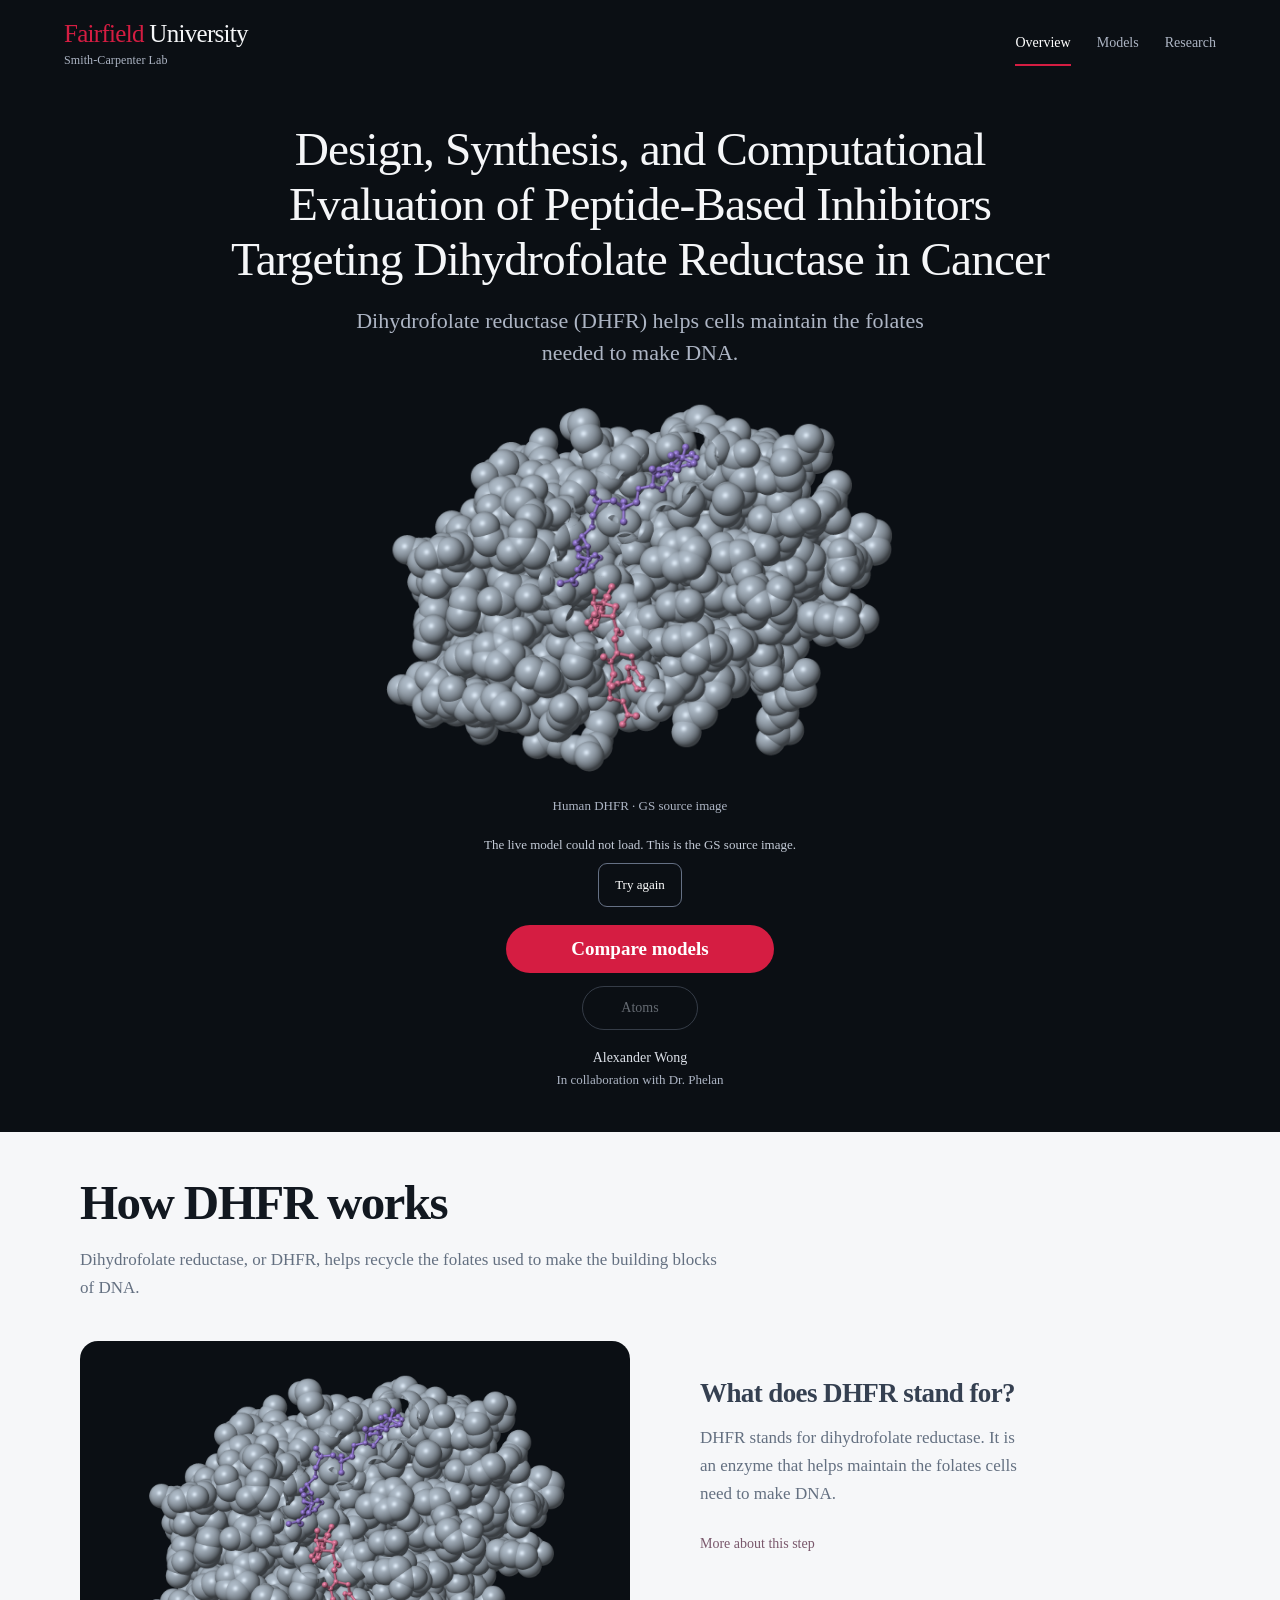
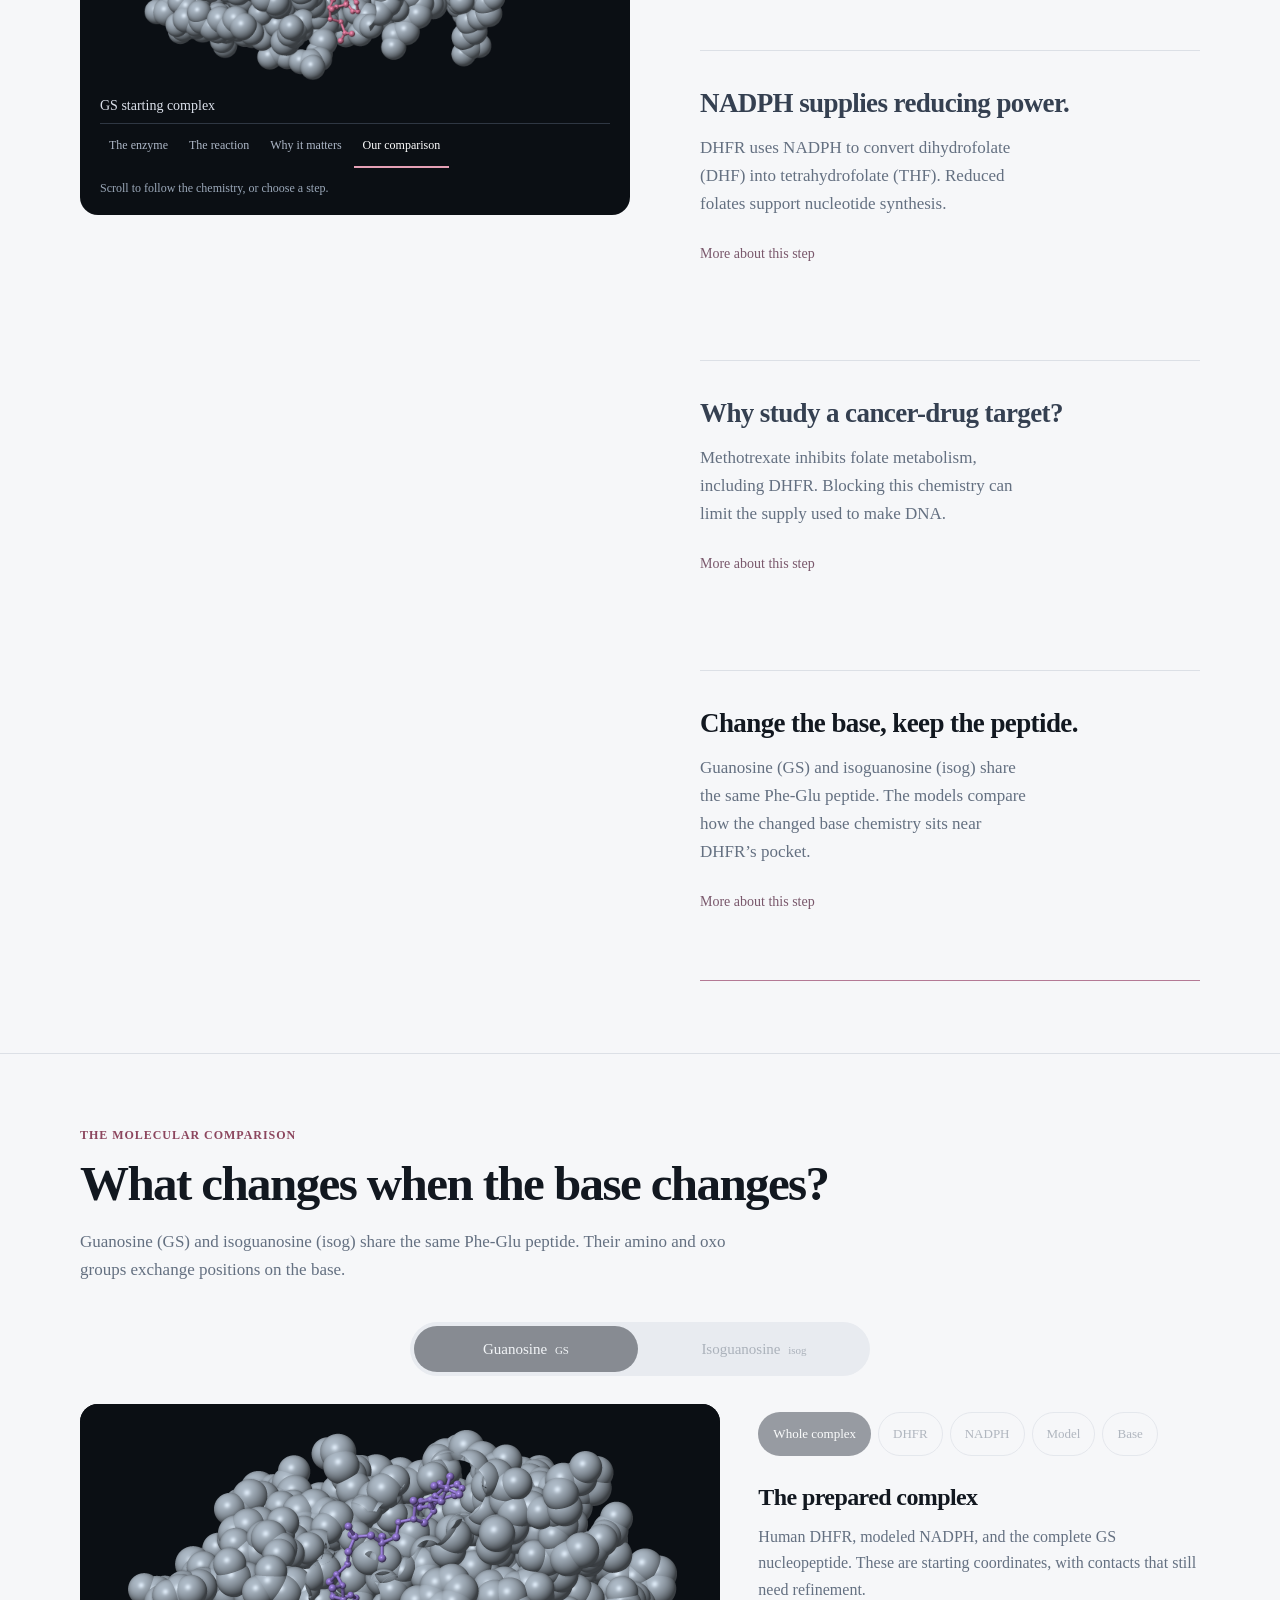
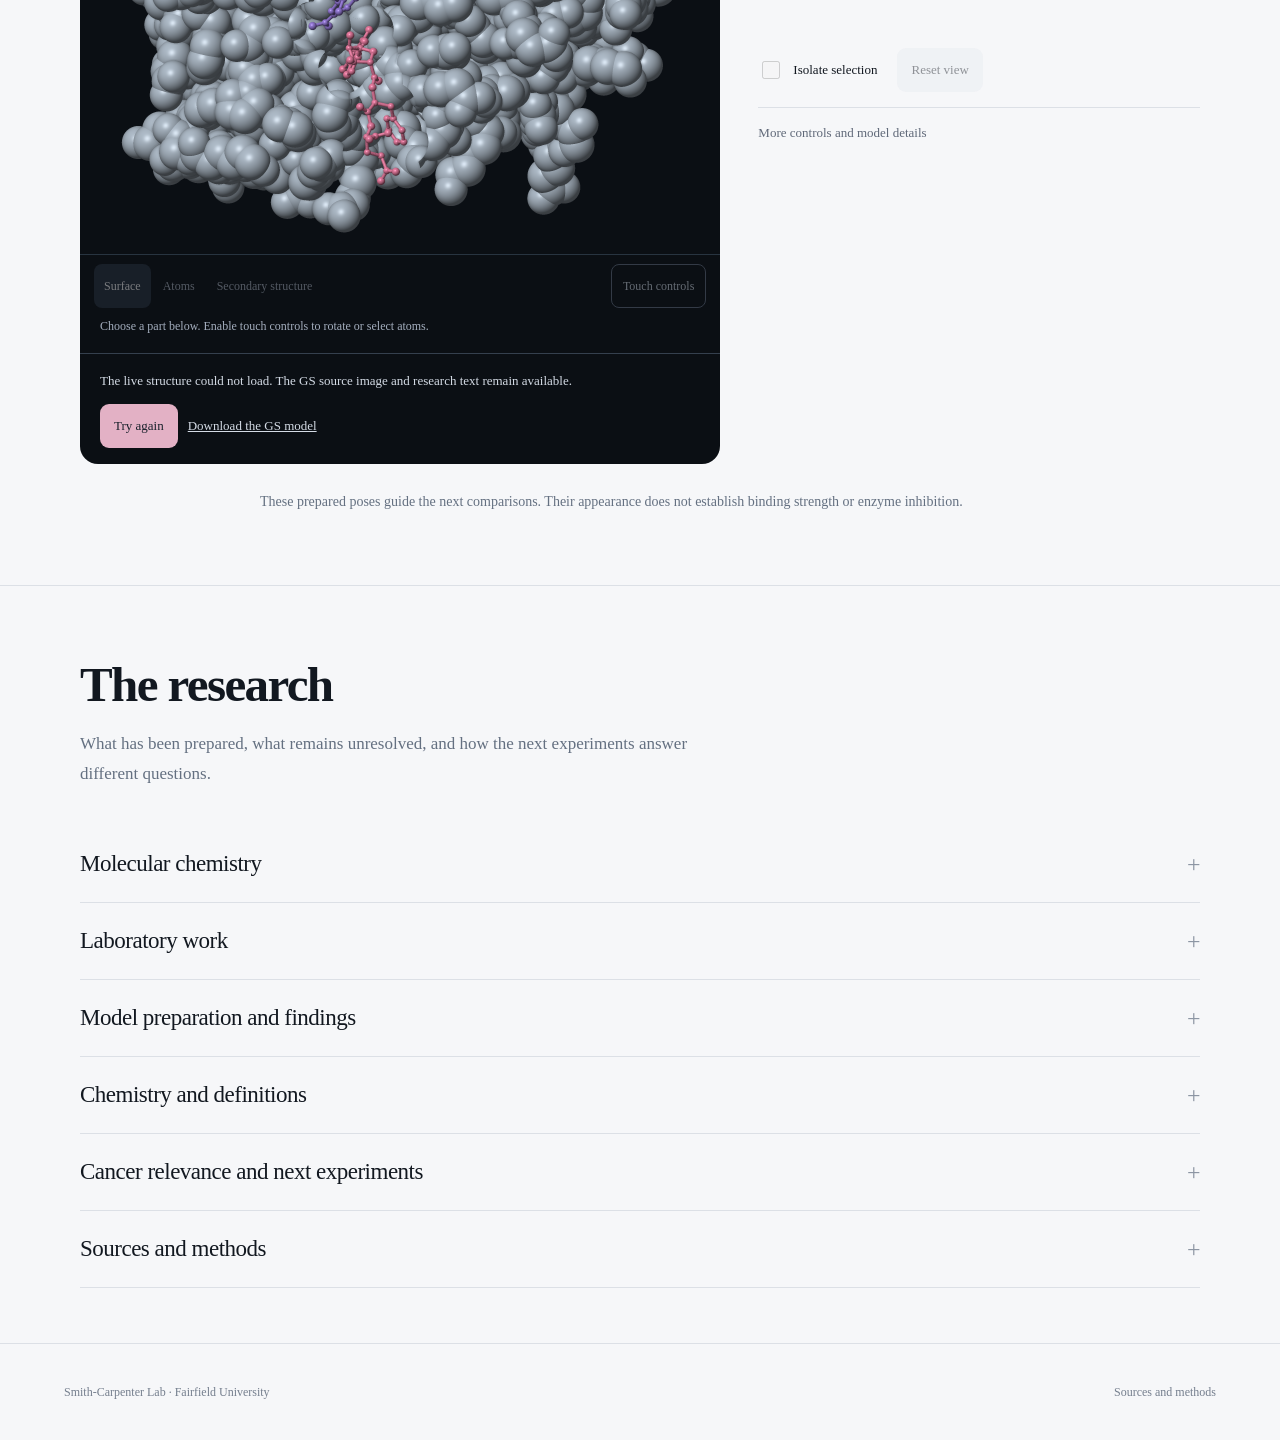
==== commit 268eb3bb: "Use the full DHFR project title and Times New Roman Update the opening, project details and sharing " ====
--- a/index.html
+++ b/index.html
@@ -3,33 +3,33 @@
 <head>
   <meta charset="utf-8">
   <meta name="viewport" content="width=device-width,initial-scale=1,viewport-fit=cover">
-  <title>DHFR | Fairfield University</title>
+  <title>Design, Synthesis, and Computational Evaluation of Peptide-Based Inhibitors Targeting Dihydrofolate Reductase in Cancer | Fairfield University</title>
   <meta name="description" content="Dihydrofolate reductase (DHFR) helps maintain the folates cells need to make DNA. Explore guanosine and isoguanosine models from Fairfield University.">
   <meta name="author" content="Alexander Wong">
   <meta name="theme-color" content="#0b0f14">
   <meta name="color-scheme" content="dark light">
   <link rel="canonical" href="https://alexw4123.github.io/dhfr-cinematic-viewer/">
   <meta property="og:type" content="website">
-  <meta property="og:title" content="DHFR | Fairfield University">
+  <meta property="og:title" content="Design, Synthesis, and Computational Evaluation of Peptide-Based Inhibitors Targeting Dihydrofolate Reductase in Cancer | Fairfield University">
   <meta property="og:description" content="Dihydrofolate reductase, two nucleopeptide models, and the experiments needed to test them. Smith-Carpenter Lab, in collaboration with Dr. Phelan.">
   <meta property="og:site_name" content="Smith-Carpenter Lab | Fairfield University">
   <meta property="og:url" content="https://alexw4123.github.io/dhfr-cinematic-viewer/">
-  <meta property="og:image" content="https://alexw4123.github.io/dhfr-cinematic-viewer/assets/share-card.jpg?v=20261028-dhfr-v6">
+  <meta property="og:image" content="https://alexw4123.github.io/dhfr-cinematic-viewer/assets/share-card.jpg?v=20261028-dhfr-v6-title">
   <meta property="og:image:type" content="image/jpeg">
   <meta property="og:image:width" content="1200">
   <meta property="og:image:height" content="630">
   <meta property="og:image:alt" content="DHFR research models, Fairfield University and Smith-Carpenter Lab.">
   <meta name="twitter:card" content="summary_large_image">
-  <meta name="twitter:title" content="DHFR | Fairfield University">
+  <meta name="twitter:title" content="Design, Synthesis, and Computational Evaluation of Peptide-Based Inhibitors Targeting Dihydrofolate Reductase in Cancer | Fairfield University">
   <meta name="twitter:description" content="What dihydrofolate reductase does, why its chemistry matters, and how GS and isog models compare.">
-  <meta name="twitter:image" content="https://alexw4123.github.io/dhfr-cinematic-viewer/assets/share-card.jpg?v=20261028-dhfr-v6">
-  <link rel="stylesheet" href="research-v6.css?v=20261028-dhfr-v6">
+  <meta name="twitter:image" content="https://alexw4123.github.io/dhfr-cinematic-viewer/assets/share-card.jpg?v=20261028-dhfr-v6-title">
+  <link rel="stylesheet" href="research-v6.css?v=20261028-dhfr-v6-title">
   <script defer src="assets/ngl.js"></script>
-  <script defer src="content.js?v=20261028-dhfr-v6"></script>
-  <script defer src="application-data.js?v=20261028-dhfr-v6"></script>
-  <script defer src="molecule-engine.js?v=20261028-dhfr-v6"></script>
-  <script defer src="research-sections.js?v=20261028-dhfr-v6"></script>
-  <script defer src="app.js?v=20261028-dhfr-v6"></script>
+  <script defer src="content.js?v=20261028-dhfr-v6-title"></script>
+  <script defer src="application-data.js?v=20261028-dhfr-v6-title"></script>
+  <script defer src="molecule-engine.js?v=20261028-dhfr-v6-title"></script>
+  <script defer src="research-sections.js?v=20261028-dhfr-v6-title"></script>
+  <script defer src="app.js?v=20261028-dhfr-v6-title"></script>
 </head>
 <body>
   <a class="skip-link" href="#main">Skip to research</a>
@@ -39,7 +39,7 @@
   </header>
   <main id="main" tabindex="-1">
     <section class="hero" id="overview" aria-labelledby="hero-title">
-      <div class="hero-copy"><h1 id="hero-title">DHFR</h1><p class="hero-expansion">Dihydrofolate reductase</p><p class="hero-intro">An enzyme that helps cells maintain the folates needed to make DNA.</p></div>
+      <div class="hero-copy"><h1 id="hero-title">Design, Synthesis, and Computational Evaluation of Peptide-Based Inhibitors Targeting Dihydrofolate Reductase in Cancer</h1><p class="hero-intro">Dihydrofolate reductase (DHFR) helps cells maintain the folates needed to make DNA.</p></div>
       <div class="molecule-slot hero-molecule" data-slot="hero">
         <img class="source-image" src="assets/dhfr-surface-source.png" alt="Source GS complex: silver human DHFR surface, rose nucleopeptide model, and violet NADPH" width="2400" height="1800" fetchpriority="high">
         <div id="molecular-viewport" class="molecular-viewport" tabindex="-1" role="img" aria-label="Source model of human dihydrofolate reductase"></div>
--- a/research-v6.css
+++ b/research-v6.css
@@ -1,6 +1,6 @@
-:root{--dark:#0b0f14;--paper:#f6f7f9;--ink:#121820;--muted:#647081;--light-ink:#f5f6f8;--light-muted:#adb5c4;--red:#d51d42;--rose:#e5a0b5;--violet:#aaa0d5;--line:#dce0e6;--radius:18px;font-family:-apple-system,BlinkMacSystemFont,"Segoe UI",Arial,sans-serif;color:var(--ink);background:var(--paper);font-synthesis:none;scroll-behavior:smooth}
+:root{--dark:#0b0f14;--paper:#f6f7f9;--ink:#121820;--muted:#647081;--light-ink:#f5f6f8;--light-muted:#adb5c4;--red:#d51d42;--rose:#e5a0b5;--violet:#aaa0d5;--line:#dce0e6;--radius:18px;font-family:"Times New Roman",Times,serif;color:var(--ink);background:var(--paper);font-synthesis:none;scroll-behavior:smooth}
 *{box-sizing:border-box}body{margin:0}button,a,input,summary{-webkit-tap-highlight-color:transparent}button,input{font:inherit}button,a,summary{touch-action:manipulation}button{cursor:pointer}a{color:inherit;text-decoration:none}button{border:0}button:disabled{opacity:.45;cursor:wait}button:focus-visible,a:focus-visible,summary:focus-visible,input:focus-visible{outline:3px solid var(--rose);outline-offset:4px}button[hidden],[hidden]{display:none!important}p,h1,h2,h3,h4{margin:0}p{line-height:1.65}abbr{text-decoration:none}button{min-height:44px}button,a{color:inherit}.sr-only{position:absolute!important;width:1px;height:1px;padding:0;margin:-1px;overflow:hidden;clip:rect(0,0,0,0);white-space:nowrap;border:0}.skip-link{position:fixed;z-index:50;top:6px;left:8px;padding:12px 16px;background:white;color:var(--ink);transform:translateY(-150%)}.skip-link:focus{transform:none}
-.site-header{height:88px;padding:18px max(5vw,24px);display:flex;align-items:center;justify-content:space-between;gap:28px;background:var(--dark);color:var(--light-ink);position:relative;z-index:10}.site-brand{display:flex;flex-direction:column;min-height:44px;justify-content:center;flex-shrink:0}.site-brand>span{font:25px/1.1 Georgia,"Times New Roman",serif;letter-spacing:-.7px;white-space:nowrap}.site-brand b{font-weight:400;color:var(--red)}.site-brand small{font-size:12px;color:var(--light-muted);margin-top:5px;letter-spacing:.1px}.site-header nav{display:flex;gap:25px}.site-header nav a{display:flex;align-items:center;min-height:44px;font-size:14px;color:var(--light-muted);border-bottom:2px solid transparent}.site-header nav a[aria-current=page]{color:white;border-color:var(--red)}
+.site-header{height:88px;padding:18px max(5vw,24px);display:flex;align-items:center;justify-content:space-between;gap:28px;background:var(--dark);color:var(--light-ink);position:relative;z-index:10}.site-brand{display:flex;flex-direction:column;min-height:44px;justify-content:center;flex-shrink:0}.site-brand>span{font:25px/1.1 "Times New Roman",Times,serif;letter-spacing:-.7px;white-space:nowrap}.site-brand b{font-weight:400;color:var(--red)}.site-brand small{font-size:12px;color:var(--light-muted);margin-top:5px;letter-spacing:.1px}.site-header nav{display:flex;gap:25px}.site-header nav a{display:flex;align-items:center;min-height:44px;font-size:14px;color:var(--light-muted);border-bottom:2px solid transparent}.site-header nav a[aria-current=page]{color:white;border-color:var(--red)}
 .hero{background:var(--dark);color:var(--light-ink);padding:30px 20px 42px;text-align:center;overflow:hidden;display:flex;align-items:center;flex-direction:column}.hero-copy{position:relative;z-index:1;max-width:600px}.hero h1{font-size:clamp(76px,9vw,118px);font-weight:700;line-height:1.05;letter-spacing:-5px}.hero-expansion{font-size:clamp(17px,2vw,23px);font-weight:500;margin-top:11px;letter-spacing:-.35px}.hero-intro{font-size:clamp(17px,1.8vw,22px);font-weight:350;line-height:1.45;color:var(--light-muted);max-width:500px;margin:12px auto 0}.molecule-slot{position:relative;isolation:isolate;background:var(--dark);overflow:hidden}.source-image{width:100%;height:100%;object-fit:contain;display:block}.hero-molecule{width:min(760px,93vw);height:380px;margin:15px 0 0}.molecular-viewport{position:absolute!important;inset:0;width:100%;height:100%;overflow:hidden;isolation:isolate;background:var(--dark);touch-action:pan-y pinch-zoom;opacity:0;transition:opacity .22s}.molecular-viewport[data-model-ready=true]{opacity:1}.research-molecule-canvas{position:absolute;inset:0;width:100%;height:100%}.research-molecule canvas{display:block;outline:none}.molecule-slot:not([data-interactive=true]) .molecular-viewport{pointer-events:none}.molecule-slot[data-interactive=true] .molecular-viewport{pointer-events:auto;touch-action:none}.molecule-slot[data-interactive=true] canvas{cursor:grab}.molecule-slot[data-interactive=true] canvas:active{cursor:grabbing}.hero-caption{font-size:13px;color:var(--light-muted);margin:4px 0 18px}.primary-action{background:var(--red);color:white;min-height:48px;padding:13px 30px;border-radius:999px;display:inline-flex;align-items:center;justify-content:center;font-size:19px;font-weight:600;width:268px;transition:background .2s,transform .2s}.primary-action:hover{background:#e3274e;transform:translateY(-1px)}.hero-atoms{background:transparent;color:#d1d8e3;border:1px solid #687386;border-radius:999px;min-width:116px;padding:9px 24px;margin-top:13px;font-size:14px}.hero-atoms[aria-pressed=true]{background:#24303e;color:white}.hero-credit{font-size:13px;line-height:1.45;color:var(--light-muted);margin-top:17px;display:flex;flex-direction:column}.hero-credit span:first-child{color:#dce0e8;font-size:14px;margin-bottom:2px}
 .light-section{background:var(--paper);padding:72px max(5vw,24px);scroll-margin-top:18px}.section-heading{max-width:760px;margin:0 auto 38px}.section-heading h2{font-size:clamp(32px,4vw,49px);line-height:1.12;letter-spacing:-1.6px;font-weight:650}.section-heading>p:not(.section-kicker){margin-top:16px;font-size:17px;color:var(--muted);max-width:650px}.section-kicker{font-size:12px;font-weight:600;letter-spacing:.08em;text-transform:uppercase;color:#8c465e;margin-bottom:12px}.how-section{padding-top:44px}.how-layout{max-width:1120px;margin:auto;display:grid;grid-template-columns:minmax(0,1.1fr) minmax(0,1fr);gap:70px;align-items:start}.how-visual{background:var(--dark);color:var(--light-ink);border-radius:var(--radius);padding:15px 20px 18px;position:sticky;top:22px;overflow:hidden}.how-molecule{height:340px}.how-view-label{font-size:14px;line-height:1.4;font-weight:500;margin:0 0 8px;color:#dce1eb}.reaction-equation{font-size:16px;line-height:1.6;color:var(--rose);padding-bottom:8px}.chapter-navigation{display:flex;gap:3px;flex-wrap:wrap;border-top:1px solid #2f3743}.chapter-navigation button{background:transparent;color:#aeb8c8;font-size:12px;padding:10px 9px;border-bottom:2px solid transparent}.chapter-navigation button[aria-current=step]{color:white;border-bottom-color:var(--rose)}.how-note{font-size:12px;line-height:1.5;margin-top:11px;color:#9ba8b9}.text-button{background:transparent;text-decoration:underline;text-underline-offset:4px;padding:5px 0;font-size:13px;color:var(--rose)}.chapter-step{padding:36px 0;min-height:310px;opacity:.55;transition:opacity .2s;border-bottom:1px solid var(--line);scroll-margin-top:25px}.chapter-step[data-active=true]{opacity:1}.chapter-step h3{font-size:27px;line-height:1.2;letter-spacing:-.6px;margin-bottom:15px}.chapter-step>p{font-size:17px;color:var(--muted);max-width:39ch}.chapter-step details{margin-top:14px;font-size:14px}.chapter-step summary{min-height:44px;display:flex;align-items:center;cursor:pointer;color:#79576b}.chapter-step details p{font-size:14px;line-height:1.7;color:var(--muted)}.chapter-source{display:block;font-size:12px;margin-top:10px;line-height:1.6;color:var(--muted)}.chapter-source[href]{text-decoration:underline;text-underline-offset:3px}
 .models-section{border-top:1px solid var(--line)}.model-choices{max-width:460px;margin:0 auto 28px;display:flex;background:#e8ebf0;padding:4px;border-radius:999px;gap:4px}.model-choices button{flex:1;border-radius:999px;padding:11px 12px;background:transparent;color:#626d7b;font-size:15px;min-height:46px}.model-choices button span{font-size:11px;display:inline;margin-left:4px}.model-choices button[aria-pressed=true]{background:var(--ink);color:white}.model-choices button[data-model=isog][aria-pressed=true]{background:#666080}.model-explorer{max-width:1120px;margin:auto;display:grid;grid-template-columns:minmax(0,1.45fr) minmax(280px,1fr);gap:38px}.explorer-main{background:var(--dark);color:var(--light-ink);border-radius:var(--radius);overflow:hidden;align-self:start}.model-molecule{height:450px}.explorer-toolbar{display:flex;gap:10px;align-items:center;justify-content:space-between;padding:9px 14px;border-top:1px solid #283440;flex-wrap:wrap}.mode-options{display:flex;gap:2px;flex-wrap:wrap}.mode-options button{padding:8px 10px;background:transparent;color:#adb5c4;font-size:12px;border-radius:8px}.mode-options button[aria-pressed=true]{color:white;background:#293340}.explorer-toolbar>button{font-size:12px;background:transparent;border:1px solid #657084;color:#d2dbe7;border-radius:8px;padding:8px 11px}.explorer-toolbar>button[aria-pressed=true]{background:#cfb0c8;color:#0b0f14;border-color:transparent}.interaction-hint{font-size:12px;color:#a4aebe;padding:0 20px 17px;line-height:1.6}.explorer-caption{padding:8px 0}.component-options{display:flex;flex-wrap:wrap;gap:7px}.component-options button{background:transparent;border:1px solid #cfd4dd;border-radius:999px;color:#5c6879;font-size:13px;padding:8px 14px}.component-options button[aria-pressed=true]{background:#252c38;color:white;border-color:transparent}.selection-caption{margin-top:27px;min-height:150px}.selection-caption h3{font-size:24px;letter-spacing:-.6px;line-height:1.2;margin-bottom:12px}.selection-caption p{font-size:15px;color:var(--muted)}.explorer-controls{display:flex;align-items:center;gap:20px;flex-wrap:wrap;margin:15px 0}.explorer-controls label{min-height:44px;display:flex;gap:10px;align-items:center;font-size:13px;cursor:pointer}.explorer-controls input{width:18px;height:18px;accent-color:#a65b79}.explorer-controls button,.detail-controls button{background:#e7eaf0;border-radius:9px;font-size:13px;padding:10px 14px}.model-details{border-top:1px solid var(--line);margin-top:14px}.model-details summary{display:flex;align-items:center;min-height:50px;font-size:13px;cursor:pointer;color:#5f6878}.model-details p{font-size:13px;color:var(--muted);margin:12px 0}.detail-controls{display:flex;gap:8px;margin-bottom:13px}.model-context{max-width:760px;margin:26px auto 0;font-size:14px;color:var(--muted)}.load-failure{padding:16px 20px;border-top:1px solid #35404e;color:#d4dbe5;font-size:13px}.load-failure button{background:#e3b1c5;color:#19212b;border-radius:9px;padding:8px 14px;margin:12px 10px 0 0}.load-failure a{display:inline-flex;align-items:center;min-height:44px;text-decoration:underline}
@@ -15,3 +15,12 @@
 .chapter-step{opacity:1}.chapter-step[data-active=true]{border-bottom-color:#b47a95}.opening-load-failure{max-width:360px;margin:0 20px 18px;font-size:13px;color:#c5ccd8}.opening-load-failure button{border:1px solid #657084;border-radius:9px;background:transparent;color:white;padding:8px 16px;margin-top:8px}.how-section .chapter-step h3{color:#354051}.how-section .chapter-step[data-active=true] h3{color:var(--ink)}.site-header nav a{min-width:44px;justify-content:center}.chapter-source[href]{min-height:44px;display:flex;align-items:center}
 @media(max-width:540px){.hero{padding-top:14px;padding-bottom:20px}.hero h1{font-size:70px}.hero-credit{margin-top:12px}.site-header nav{gap:8px}.site-header nav a{min-width:44px;justify-content:center}}
 @media(prefers-reduced-motion:reduce){:root{scroll-behavior:auto}*,*::before,*::after{scroll-behavior:auto!important;transition:none!important;animation:none!important}.chapter-step{opacity:1}}
+
+/* User-selected project title and Times New Roman throughout DHFR. */
+code,pre,kbd,samp,select,textarea,.ngl-tooltip{font-family:"Times New Roman",Times,serif}
+.hero .hero-copy{max-width:1000px}
+.hero .hero-copy h1{font-size:clamp(34px,3.7vw,50px);font-weight:400;line-height:1.16;letter-spacing:-.02em;text-wrap:balance}
+.hero .hero-intro{font-weight:400;margin-top:18px}
+.selection-caption p,.research-section p,.research-section li{font-size:16px}
+@media(max-width:540px){.hero .hero-copy{max-width:100%;padding:0 24px}.hero .hero-copy h1{font-size:28px;line-height:1.16;letter-spacing:-.015em}.hero .hero-intro{font-size:17px;line-height:1.45;margin-top:14px}.hero-molecule{height:250px}}
+@media(max-width:370px){.hero .hero-copy h1{font-size:26px}}
